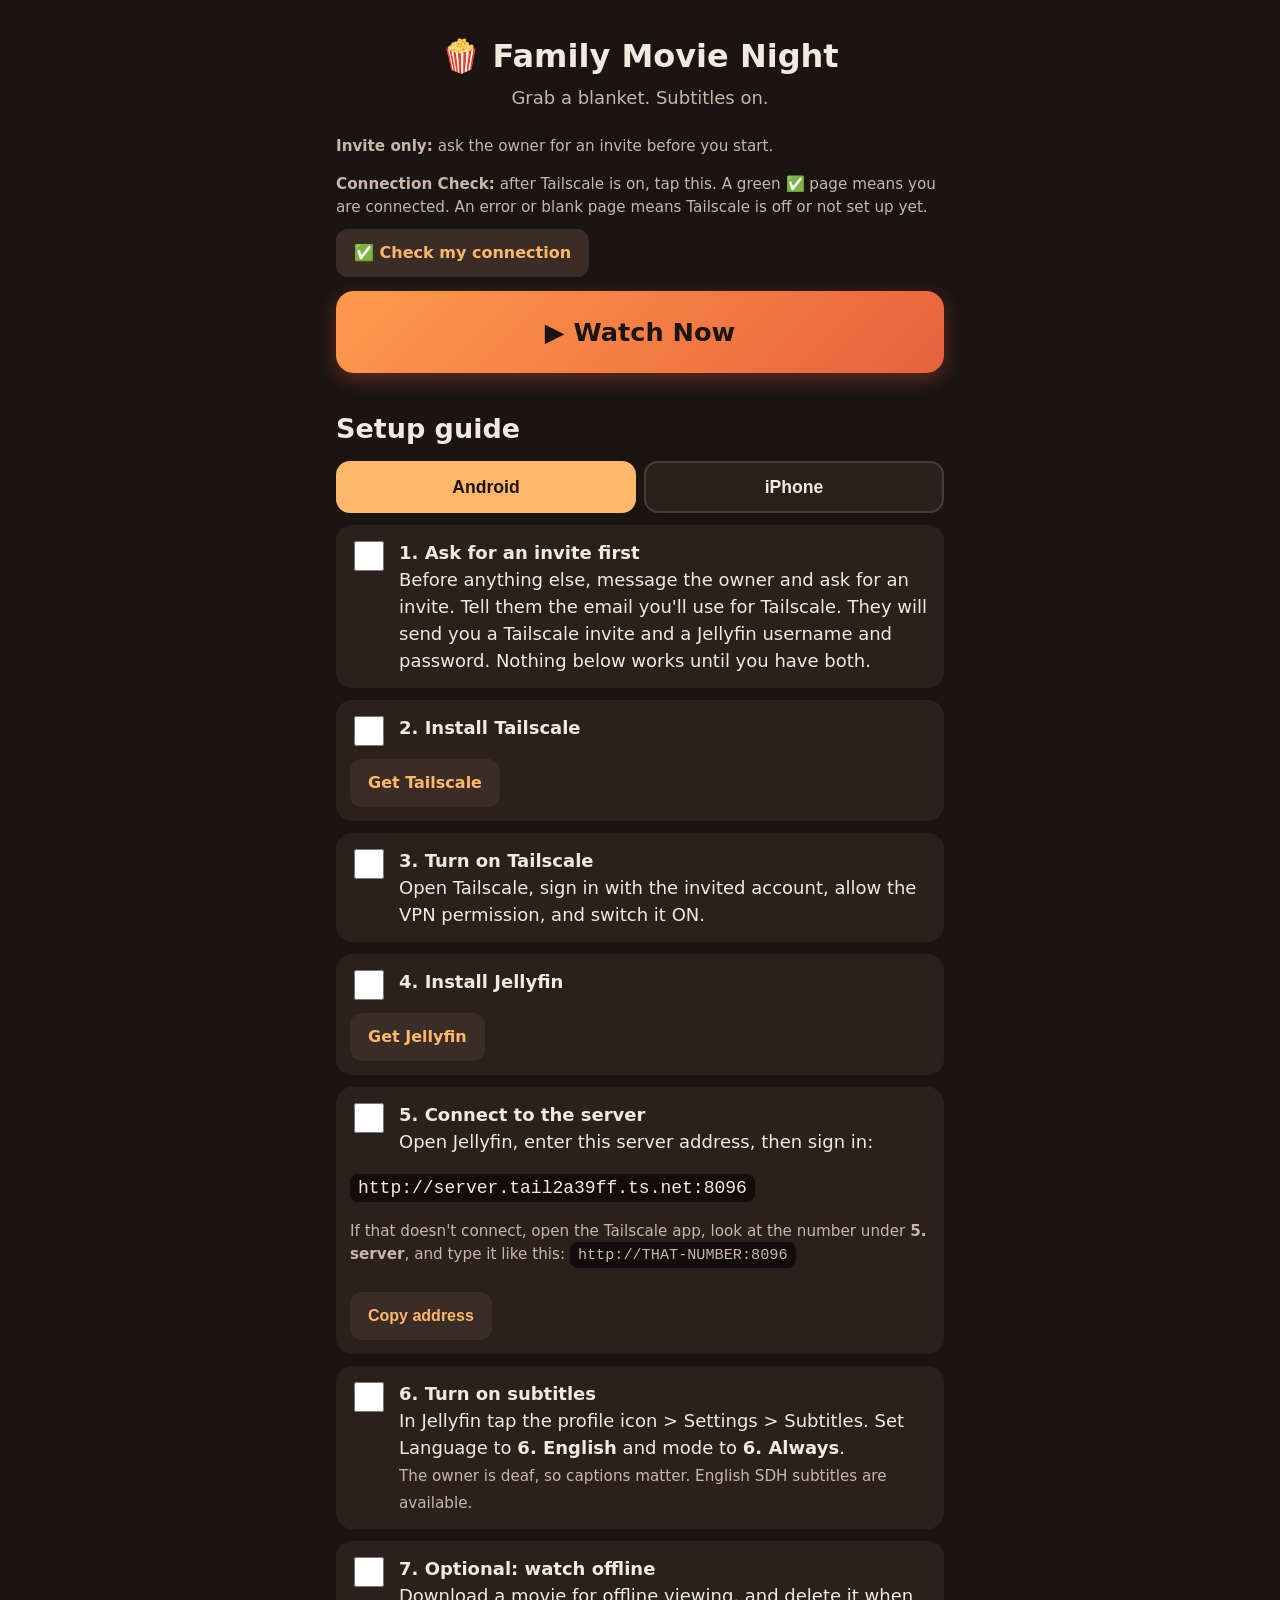
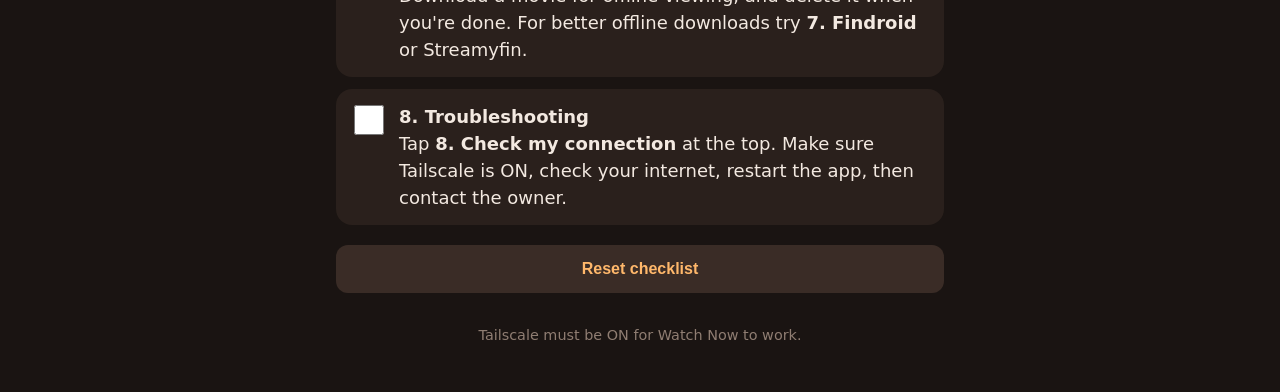
==== index.html @ 5e32bbe0 "Use server name in step 5" ====
<!doctype html><html lang="en"><head><meta charset="utf-8"><meta name="viewport" content="width=device-width,initial-scale=1"><meta name="theme-color" content="#1a1412"><title>Family Movie Night</title><link rel="stylesheet" href="style.css"></head><body><main>
<h1>🍿 Family Movie Night</h1><p class="sub">Grab a blanket. Subtitles on.</p><p class="note"><b>Invite only:</b> ask the owner for an invite before you start.</p><div class="note" style="margin:14px 0"><b>Connection Check:</b> after Tailscale is on, tap this. A green ✅ page means you are connected. An error or blank page means Tailscale is off or not set up yet.<br><a class="btn" href="http://server.tail2a39ff.ts.net:8095/check.html" target="_blank">✅ Check my connection</a></div>
<a class="watch" href="http://server.tail2a39ff.ts.net:8096">▶ Watch Now</a>
<h2>Setup guide</h2>
<div class="tabs" role="tablist"><button class="tab" role="tab" data-t="android" aria-selected="true">Android</button><button class="tab" role="tab" data-t="iphone" aria-selected="false">iPhone</button></div>
<ol id="android">
<li><label><input type="checkbox" data-k="a1"><span><b>Ask for an invite first</b><br>Before anything else, message the owner and ask for an invite. Tell them the email you'll use for Tailscale. They will send you a Tailscale invite and a Jellyfin username and password. Nothing below works until you have both.</span></label></li>
<li><label><input type="checkbox" data-k="a2"><span><b>Install Tailscale</b></span></label><a class="btn" href="https://play.google.com/store/apps/details?id=com.tailscale.ipn" target="_blank" rel="noopener">Get Tailscale</a></li>
<li><label><input type="checkbox" data-k="a3"><span><b>Turn on Tailscale</b><br>Open Tailscale, sign in with the invited account, allow the VPN permission, and switch it ON.</span></label></li>
<li><label><input type="checkbox" data-k="a4"><span><b>Install Jellyfin</b></span></label><a class="btn" href="https://play.google.com/store/apps/details?id=org.jellyfin.mobile" target="_blank" rel="noopener">Get Jellyfin</a></li>
<li><label><input type="checkbox" data-k="a5"><span><b>Connect to the server</b><br>Open Jellyfin, enter this server address, then sign in:</span></label><p><code>http://server.tail2a39ff.ts.net:8096</code></p><p class="note">If that doesn't connect, open the Tailscale app, look at the number under <b>server</b>, and type it like this: <code>http://THAT-NUMBER:8096</code></p><button class="btn copy" type="button">Copy address</button></li>
<li><label><input type="checkbox" data-k="a6"><span><b>Turn on subtitles</b><br>In Jellyfin tap the profile icon &gt; Settings &gt; Subtitles. Set Language to <b>English</b> and mode to <b>Always</b>.<br><span class="note">The owner is deaf, so captions matter. English SDH subtitles are available.</span></span></label></li>
<li><label><input type="checkbox" data-k="a7"><span><b>Optional: watch offline</b><br>Download a movie for offline viewing, and delete it when you're done. For better offline downloads try <b>Findroid</b> or Streamyfin.</span></label></li>
<li><label><input type="checkbox" data-k="a8"><span><b>Troubleshooting</b><br>Tap <b>Check my connection</b> at the top. Make sure Tailscale is ON, check your internet, restart the app, then contact the owner.</span></label></li></ol><ol id="iphone" hidden>
<li><label><input type="checkbox" data-k="i1"><span><b>Ask for an invite first</b><br>Before anything else, message the owner and ask for an invite. Tell them the email you'll use for Tailscale. They will send you a Tailscale invite and a Jellyfin username and password. Nothing below works until you have both.</span></label></li>
<li><label><input type="checkbox" data-k="i2"><span><b>Install Tailscale</b></span></label><a class="btn" href="https://apps.apple.com/app/tailscale/id1470499037" target="_blank" rel="noopener">Get Tailscale</a></li>
<li><label><input type="checkbox" data-k="i3"><span><b>Turn on Tailscale</b><br>Open Tailscale, sign in with the invited account, allow the VPN permission, and switch it ON.</span></label></li>
<li><label><input type="checkbox" data-k="i4"><span><b>Install Jellyfin</b></span></label><a class="btn" href="https://apps.apple.com/app/jellyfin-mobile/id1480192618" target="_blank" rel="noopener">Get Jellyfin</a></li>
<li><label><input type="checkbox" data-k="i5"><span><b>Connect to the server</b><br>Open Jellyfin, enter this server address, then sign in:</span></label><p><code>http://server.tail2a39ff.ts.net:8096</code></p><p class="note">If that doesn't connect, open the Tailscale app, look at the number under <b>server</b>, and type it like this: <code>http://THAT-NUMBER:8096</code></p><button class="btn copy" type="button">Copy address</button></li>
<li><label><input type="checkbox" data-k="i6"><span><b>Turn on subtitles</b><br>In Jellyfin tap the profile icon &gt; Settings &gt; Subtitles. Set Language to <b>English</b> and mode to <b>Always</b>.<br><span class="note">The owner is deaf, so captions matter. English SDH subtitles are available.</span></span></label></li>
<li><label><input type="checkbox" data-k="i7"><span><b>Optional: watch offline</b><br>Download a movie for offline viewing, and delete it when you're done. For better offline downloads try <b>Streamyfin</b>.</span></label></li>
<li><label><input type="checkbox" data-k="i8"><span><b>Troubleshooting</b><br>Tap <b>Check my connection</b> at the top. Make sure Tailscale is ON, check your internet, restart the app, then contact the owner.</span></label></li></ol>
<button class="btn reset" type="button" id="reset">Reset checklist</button>
<footer>Tailscale must be ON for Watch Now to work.</footer></main>
<script>
const tabs=document.querySelectorAll('.tab');function show(t){tabs.forEach(b=>b.setAttribute('aria-selected',b.dataset.t==t));['android','iphone'].forEach(id=>document.getElementById(id).hidden=id!=t);localStorage.setItem('fmn-tab',t)}
tabs.forEach(b=>b.onclick=()=>show(b.dataset.t));show(localStorage.getItem('fmn-tab')||(/iPhone|iPad/.test(navigator.userAgent)?'iphone':'android'));
document.querySelectorAll('input[data-k]').forEach(c=>{const k='fmn-'+c.dataset.k,li=c.closest('li');c.checked=localStorage.getItem(k)==='1';li.classList.toggle('done',c.checked);c.onchange=()=>{localStorage.setItem(k,c.checked?'1':'0');li.classList.toggle('done',c.checked)}});
document.querySelectorAll('.copy').forEach(b=>b.onclick=async()=>{const t='http://server.tail2a39ff.ts.net:8096';try{await navigator.clipboard.writeText(t)}catch(e){const x=document.createElement('textarea');x.value=t;document.body.appendChild(x);x.select();document.execCommand('copy');x.remove()}b.textContent='Copied ✓';setTimeout(()=>b.textContent='Copy address',2000)});
document.getElementById('reset').onclick=()=>{document.querySelectorAll('input[data-k]').forEach(c=>{c.checked=false;c.onchange()})};
</script></body></html>
---- style.css ----
*{box-sizing:border-box}body{margin:0;font:18px/1.5 system-ui,-apple-system,sans-serif;background:#1a1412;color:#f3e9e1}
main{max-width:640px;margin:0 auto;padding:24px 16px 48px}h1{font-size:2rem;text-align:center;margin:8px 0 4px}
.sub{text-align:center;color:#c9b6a8;margin:0 0 24px}a{color:#ffb86b}
.watch{display:block;text-align:center;background:linear-gradient(135deg,#ff9a4d,#e8613c);color:#1a1412;font-weight:800;font-size:1.6rem;padding:22px;border-radius:18px;text-decoration:none;box-shadow:0 6px 20px #e8613c55}
h2{margin:36px 0 12px}.tabs{display:flex;gap:8px;margin-bottom:12px}
.tab{flex:1;min-height:52px;font-size:1.1rem;font-weight:700;border:2px solid #4a3a33;background:#2a201c;color:#f3e9e1;border-radius:14px}
.tab[aria-selected=true]{background:#ffb86b;color:#1a1412;border-color:#ffb86b}
ol{list-style:none;padding:0;margin:0;counter-reset:s}li{counter-increment:s;background:#2a201c;border-radius:16px;padding:14px;margin-bottom:12px}
li label{display:flex;gap:12px;align-items:flex-start;cursor:pointer}li input[type=checkbox]{width:30px;height:30px;flex:none;accent-color:#ff9a4d;margin-top:2px}
li b::before{content:counter(s) ". "}li.done{opacity:.6}li.done b{text-decoration:line-through}
.btn{display:inline-block;margin-top:10px;min-height:48px;padding:12px 18px;border-radius:12px;background:#3a2c26;color:#ffb86b;font-weight:700;text-decoration:none;border:0;font-size:1rem}
code{background:#120d0c;padding:4px 8px;border-radius:8px;word-break:break-all}.note{color:#c9b6a8;font-size:.95rem}
.reset{width:100%;margin-top:8px}footer{text-align:center;color:#8f7d72;margin-top:32px;font-size:.9rem}
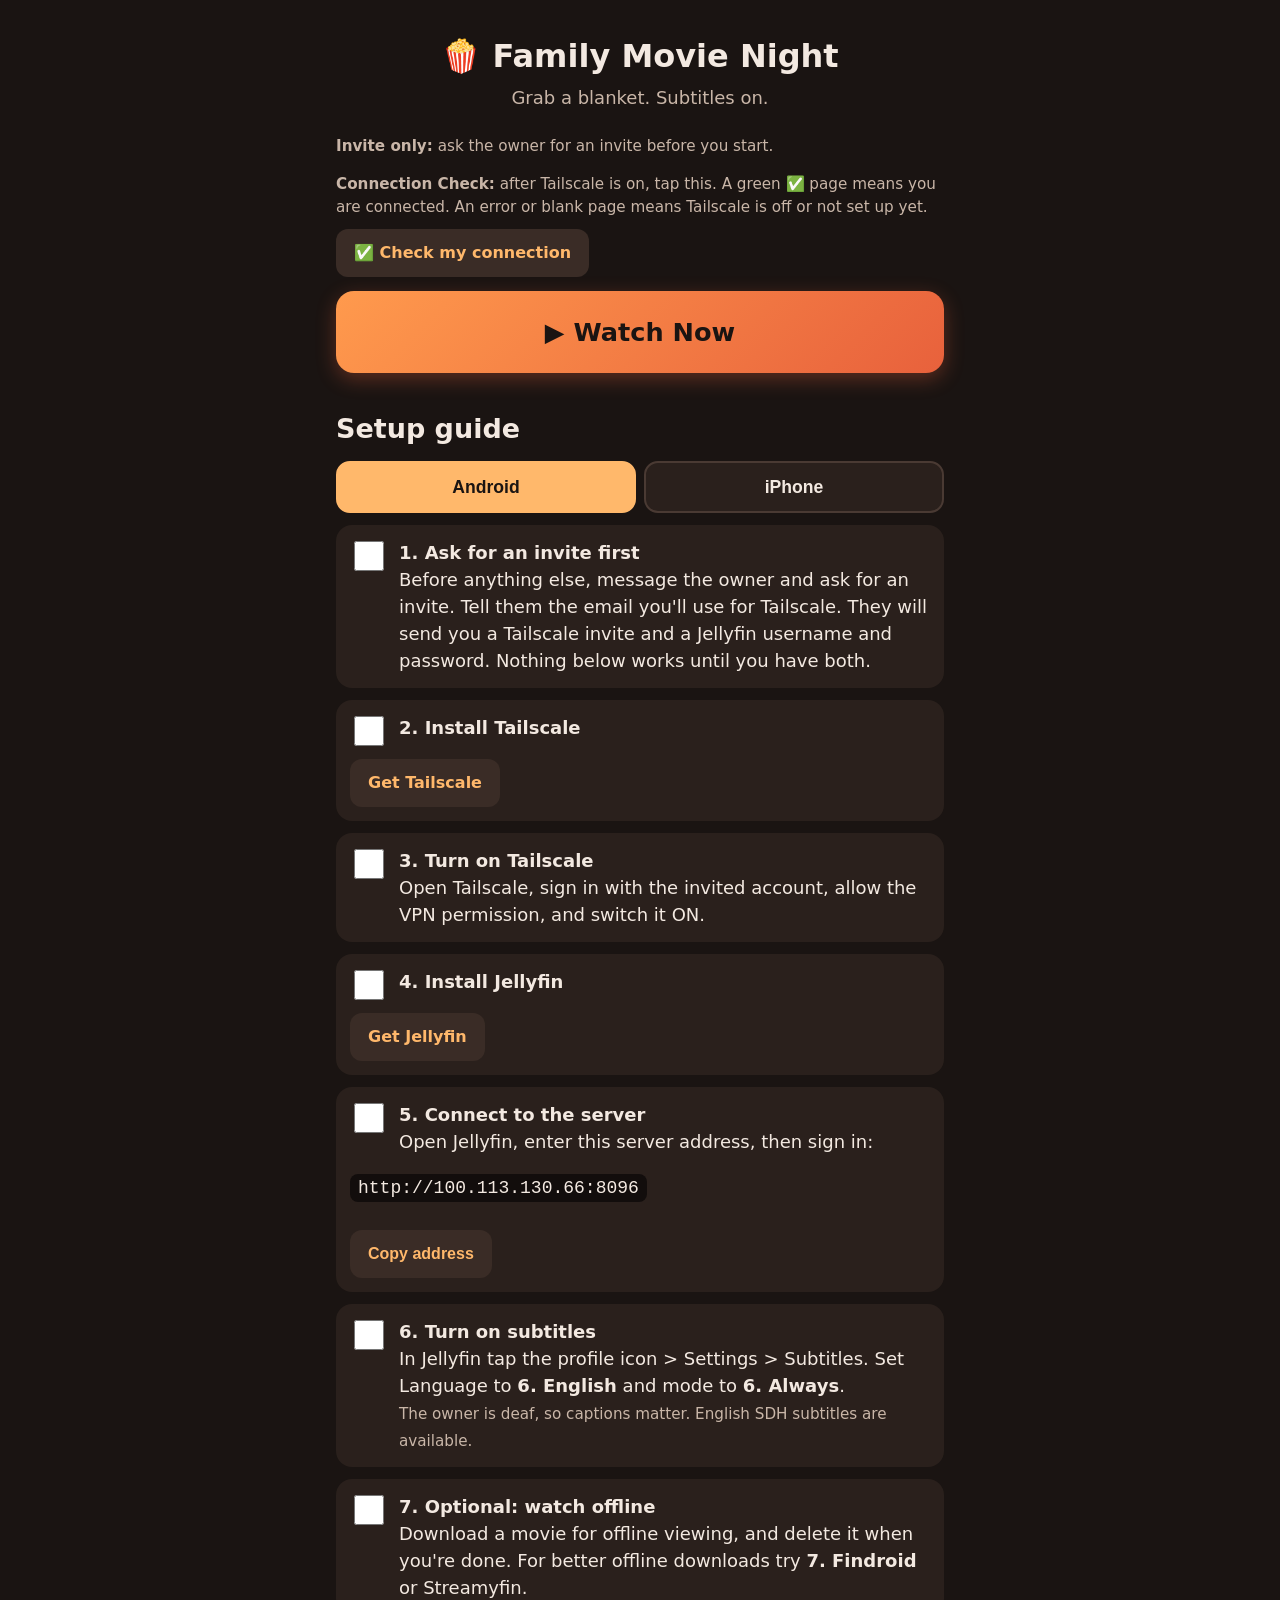
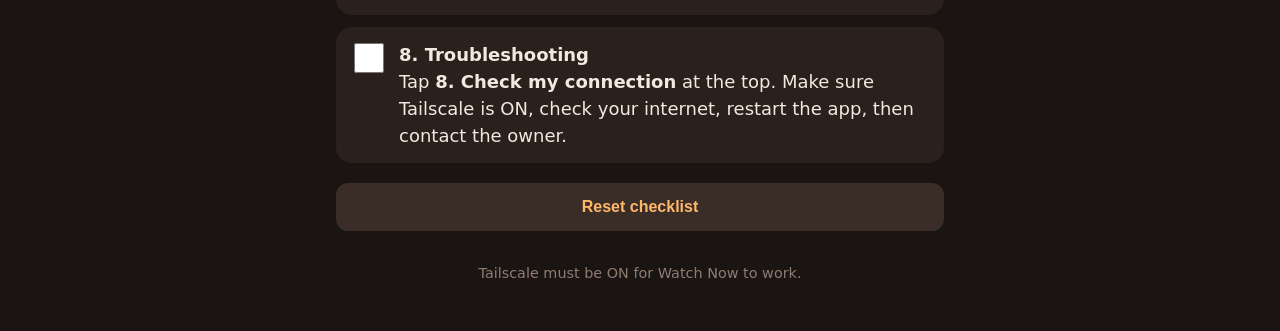
==== commit 901b6eac: "Revert "Use server name in step 5" This reverts commit 5e32bbe082401da4626ca1e6f12b22fc89fd575e." ====
--- a/index.html
+++ b/index.html
@@ -1,6 +1,6 @@
 <!doctype html><html lang="en"><head><meta charset="utf-8"><meta name="viewport" content="width=device-width,initial-scale=1"><meta name="theme-color" content="#1a1412"><title>Family Movie Night</title><link rel="stylesheet" href="style.css"></head><body><main>
-<h1>🍿 Family Movie Night</h1><p class="sub">Grab a blanket. Subtitles on.</p><p class="note"><b>Invite only:</b> ask the owner for an invite before you start.</p><div class="note" style="margin:14px 0"><b>Connection Check:</b> after Tailscale is on, tap this. A green ✅ page means you are connected. An error or blank page means Tailscale is off or not set up yet.<br><a class="btn" href="http://server.tail2a39ff.ts.net:8095/check.html" target="_blank">✅ Check my connection</a></div>
-<a class="watch" href="http://server.tail2a39ff.ts.net:8096">▶ Watch Now</a>
+<h1>🍿 Family Movie Night</h1><p class="sub">Grab a blanket. Subtitles on.</p><p class="note"><b>Invite only:</b> ask the owner for an invite before you start.</p><div class="note" style="margin:14px 0"><b>Connection Check:</b> after Tailscale is on, tap this. A green ✅ page means you are connected. An error or blank page means Tailscale is off or not set up yet.<br><a class="btn" href="http://100.113.130.66:8095/check.html" target="_blank">✅ Check my connection</a></div>
+<a class="watch" href="http://100.113.130.66:8096">▶ Watch Now</a>
 <h2>Setup guide</h2>
 <div class="tabs" role="tablist"><button class="tab" role="tab" data-t="android" aria-selected="true">Android</button><button class="tab" role="tab" data-t="iphone" aria-selected="false">iPhone</button></div>
 <ol id="android">
@@ -8,7 +8,7 @@
 <li><label><input type="checkbox" data-k="a2"><span><b>Install Tailscale</b></span></label><a class="btn" href="https://play.google.com/store/apps/details?id=com.tailscale.ipn" target="_blank" rel="noopener">Get Tailscale</a></li>
 <li><label><input type="checkbox" data-k="a3"><span><b>Turn on Tailscale</b><br>Open Tailscale, sign in with the invited account, allow the VPN permission, and switch it ON.</span></label></li>
 <li><label><input type="checkbox" data-k="a4"><span><b>Install Jellyfin</b></span></label><a class="btn" href="https://play.google.com/store/apps/details?id=org.jellyfin.mobile" target="_blank" rel="noopener">Get Jellyfin</a></li>
-<li><label><input type="checkbox" data-k="a5"><span><b>Connect to the server</b><br>Open Jellyfin, enter this server address, then sign in:</span></label><p><code>http://server.tail2a39ff.ts.net:8096</code></p><p class="note">If that doesn't connect, open the Tailscale app, look at the number under <b>server</b>, and type it like this: <code>http://THAT-NUMBER:8096</code></p><button class="btn copy" type="button">Copy address</button></li>
+<li><label><input type="checkbox" data-k="a5"><span><b>Connect to the server</b><br>Open Jellyfin, enter this server address, then sign in:</span></label><p><code>http://100.113.130.66:8096</code></p><button class="btn copy" type="button">Copy address</button></li>
 <li><label><input type="checkbox" data-k="a6"><span><b>Turn on subtitles</b><br>In Jellyfin tap the profile icon &gt; Settings &gt; Subtitles. Set Language to <b>English</b> and mode to <b>Always</b>.<br><span class="note">The owner is deaf, so captions matter. English SDH subtitles are available.</span></span></label></li>
 <li><label><input type="checkbox" data-k="a7"><span><b>Optional: watch offline</b><br>Download a movie for offline viewing, and delete it when you're done. For better offline downloads try <b>Findroid</b> or Streamyfin.</span></label></li>
 <li><label><input type="checkbox" data-k="a8"><span><b>Troubleshooting</b><br>Tap <b>Check my connection</b> at the top. Make sure Tailscale is ON, check your internet, restart the app, then contact the owner.</span></label></li></ol><ol id="iphone" hidden>
@@ -16,7 +16,7 @@
 <li><label><input type="checkbox" data-k="i2"><span><b>Install Tailscale</b></span></label><a class="btn" href="https://apps.apple.com/app/tailscale/id1470499037" target="_blank" rel="noopener">Get Tailscale</a></li>
 <li><label><input type="checkbox" data-k="i3"><span><b>Turn on Tailscale</b><br>Open Tailscale, sign in with the invited account, allow the VPN permission, and switch it ON.</span></label></li>
 <li><label><input type="checkbox" data-k="i4"><span><b>Install Jellyfin</b></span></label><a class="btn" href="https://apps.apple.com/app/jellyfin-mobile/id1480192618" target="_blank" rel="noopener">Get Jellyfin</a></li>
-<li><label><input type="checkbox" data-k="i5"><span><b>Connect to the server</b><br>Open Jellyfin, enter this server address, then sign in:</span></label><p><code>http://server.tail2a39ff.ts.net:8096</code></p><p class="note">If that doesn't connect, open the Tailscale app, look at the number under <b>server</b>, and type it like this: <code>http://THAT-NUMBER:8096</code></p><button class="btn copy" type="button">Copy address</button></li>
+<li><label><input type="checkbox" data-k="i5"><span><b>Connect to the server</b><br>Open Jellyfin, enter this server address, then sign in:</span></label><p><code>http://100.113.130.66:8096</code></p><button class="btn copy" type="button">Copy address</button></li>
 <li><label><input type="checkbox" data-k="i6"><span><b>Turn on subtitles</b><br>In Jellyfin tap the profile icon &gt; Settings &gt; Subtitles. Set Language to <b>English</b> and mode to <b>Always</b>.<br><span class="note">The owner is deaf, so captions matter. English SDH subtitles are available.</span></span></label></li>
 <li><label><input type="checkbox" data-k="i7"><span><b>Optional: watch offline</b><br>Download a movie for offline viewing, and delete it when you're done. For better offline downloads try <b>Streamyfin</b>.</span></label></li>
 <li><label><input type="checkbox" data-k="i8"><span><b>Troubleshooting</b><br>Tap <b>Check my connection</b> at the top. Make sure Tailscale is ON, check your internet, restart the app, then contact the owner.</span></label></li></ol>
@@ -26,6 +26,6 @@
 const tabs=document.querySelectorAll('.tab');function show(t){tabs.forEach(b=>b.setAttribute('aria-selected',b.dataset.t==t));['android','iphone'].forEach(id=>document.getElementById(id).hidden=id!=t);localStorage.setItem('fmn-tab',t)}
 tabs.forEach(b=>b.onclick=()=>show(b.dataset.t));show(localStorage.getItem('fmn-tab')||(/iPhone|iPad/.test(navigator.userAgent)?'iphone':'android'));
 document.querySelectorAll('input[data-k]').forEach(c=>{const k='fmn-'+c.dataset.k,li=c.closest('li');c.checked=localStorage.getItem(k)==='1';li.classList.toggle('done',c.checked);c.onchange=()=>{localStorage.setItem(k,c.checked?'1':'0');li.classList.toggle('done',c.checked)}});
-document.querySelectorAll('.copy').forEach(b=>b.onclick=async()=>{const t='http://server.tail2a39ff.ts.net:8096';try{await navigator.clipboard.writeText(t)}catch(e){const x=document.createElement('textarea');x.value=t;document.body.appendChild(x);x.select();document.execCommand('copy');x.remove()}b.textContent='Copied ✓';setTimeout(()=>b.textContent='Copy address',2000)});
+document.querySelectorAll('.copy').forEach(b=>b.onclick=async()=>{const t='http://100.113.130.66:8096';try{await navigator.clipboard.writeText(t)}catch(e){const x=document.createElement('textarea');x.value=t;document.body.appendChild(x);x.select();document.execCommand('copy');x.remove()}b.textContent='Copied ✓';setTimeout(()=>b.textContent='Copy address',2000)});
 document.getElementById('reset').onclick=()=>{document.querySelectorAll('input[data-k]').forEach(c=>{c.checked=false;c.onchange()})};
 </script></body></html>
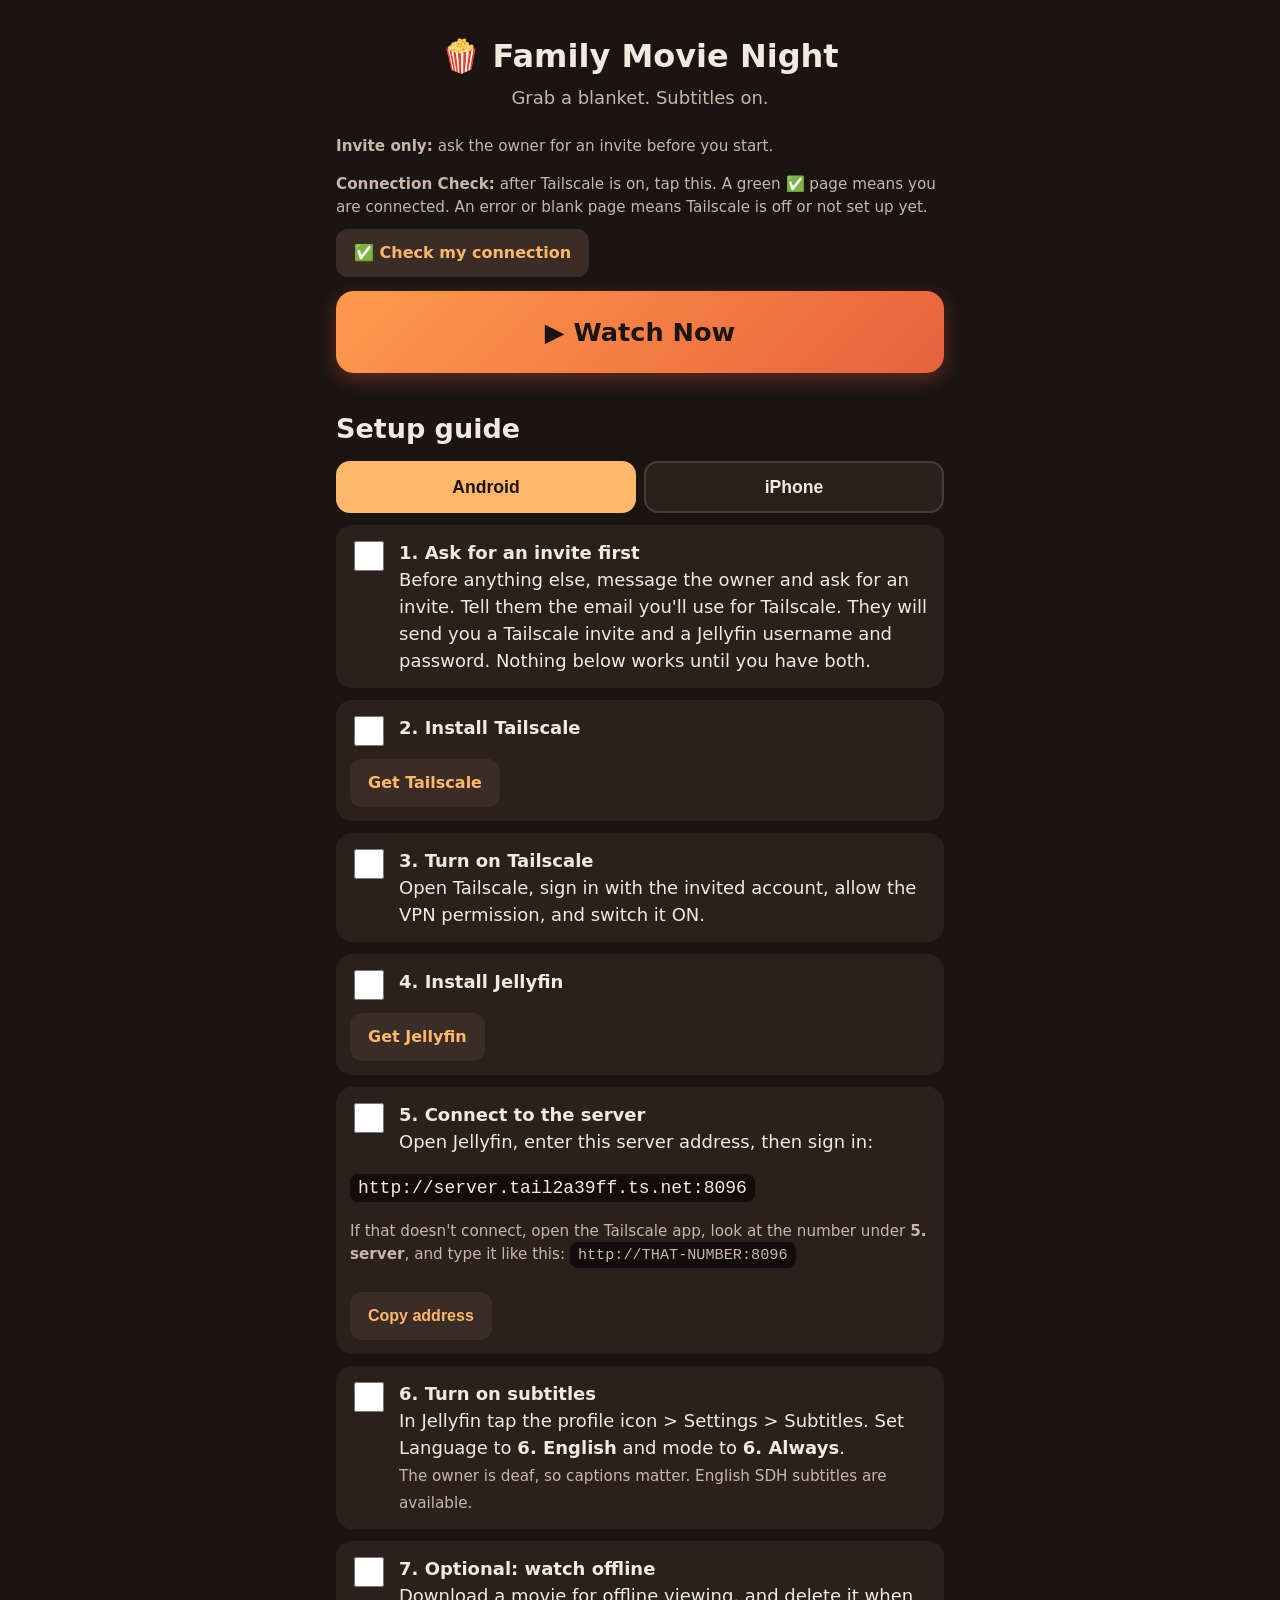
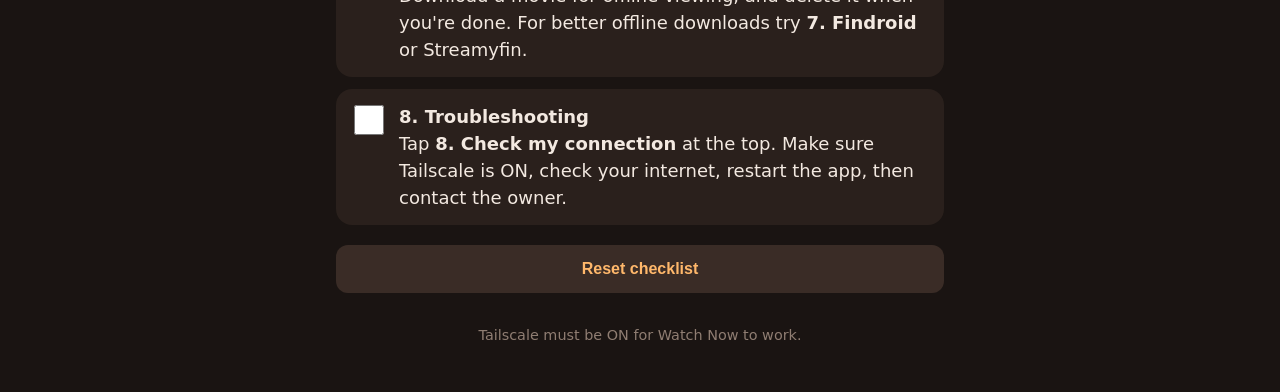
==== commit 4c857030: "Reapply "Use server name in step 5" This reverts commit 901b6eac10cfda7bfad9e0666497db8267c66f41." ====
--- a/index.html
+++ b/index.html
@@ -1,6 +1,6 @@
 <!doctype html><html lang="en"><head><meta charset="utf-8"><meta name="viewport" content="width=device-width,initial-scale=1"><meta name="theme-color" content="#1a1412"><title>Family Movie Night</title><link rel="stylesheet" href="style.css"></head><body><main>
-<h1>🍿 Family Movie Night</h1><p class="sub">Grab a blanket. Subtitles on.</p><p class="note"><b>Invite only:</b> ask the owner for an invite before you start.</p><div class="note" style="margin:14px 0"><b>Connection Check:</b> after Tailscale is on, tap this. A green ✅ page means you are connected. An error or blank page means Tailscale is off or not set up yet.<br><a class="btn" href="http://100.113.130.66:8095/check.html" target="_blank">✅ Check my connection</a></div>
-<a class="watch" href="http://100.113.130.66:8096">▶ Watch Now</a>
+<h1>🍿 Family Movie Night</h1><p class="sub">Grab a blanket. Subtitles on.</p><p class="note"><b>Invite only:</b> ask the owner for an invite before you start.</p><div class="note" style="margin:14px 0"><b>Connection Check:</b> after Tailscale is on, tap this. A green ✅ page means you are connected. An error or blank page means Tailscale is off or not set up yet.<br><a class="btn" href="http://server.tail2a39ff.ts.net:8095/check.html" target="_blank">✅ Check my connection</a></div>
+<a class="watch" href="http://server.tail2a39ff.ts.net:8096">▶ Watch Now</a>
 <h2>Setup guide</h2>
 <div class="tabs" role="tablist"><button class="tab" role="tab" data-t="android" aria-selected="true">Android</button><button class="tab" role="tab" data-t="iphone" aria-selected="false">iPhone</button></div>
 <ol id="android">
@@ -8,7 +8,7 @@
 <li><label><input type="checkbox" data-k="a2"><span><b>Install Tailscale</b></span></label><a class="btn" href="https://play.google.com/store/apps/details?id=com.tailscale.ipn" target="_blank" rel="noopener">Get Tailscale</a></li>
 <li><label><input type="checkbox" data-k="a3"><span><b>Turn on Tailscale</b><br>Open Tailscale, sign in with the invited account, allow the VPN permission, and switch it ON.</span></label></li>
 <li><label><input type="checkbox" data-k="a4"><span><b>Install Jellyfin</b></span></label><a class="btn" href="https://play.google.com/store/apps/details?id=org.jellyfin.mobile" target="_blank" rel="noopener">Get Jellyfin</a></li>
-<li><label><input type="checkbox" data-k="a5"><span><b>Connect to the server</b><br>Open Jellyfin, enter this server address, then sign in:</span></label><p><code>http://100.113.130.66:8096</code></p><button class="btn copy" type="button">Copy address</button></li>
+<li><label><input type="checkbox" data-k="a5"><span><b>Connect to the server</b><br>Open Jellyfin, enter this server address, then sign in:</span></label><p><code>http://server.tail2a39ff.ts.net:8096</code></p><p class="note">If that doesn't connect, open the Tailscale app, look at the number under <b>server</b>, and type it like this: <code>http://THAT-NUMBER:8096</code></p><button class="btn copy" type="button">Copy address</button></li>
 <li><label><input type="checkbox" data-k="a6"><span><b>Turn on subtitles</b><br>In Jellyfin tap the profile icon &gt; Settings &gt; Subtitles. Set Language to <b>English</b> and mode to <b>Always</b>.<br><span class="note">The owner is deaf, so captions matter. English SDH subtitles are available.</span></span></label></li>
 <li><label><input type="checkbox" data-k="a7"><span><b>Optional: watch offline</b><br>Download a movie for offline viewing, and delete it when you're done. For better offline downloads try <b>Findroid</b> or Streamyfin.</span></label></li>
 <li><label><input type="checkbox" data-k="a8"><span><b>Troubleshooting</b><br>Tap <b>Check my connection</b> at the top. Make sure Tailscale is ON, check your internet, restart the app, then contact the owner.</span></label></li></ol><ol id="iphone" hidden>
@@ -16,7 +16,7 @@
 <li><label><input type="checkbox" data-k="i2"><span><b>Install Tailscale</b></span></label><a class="btn" href="https://apps.apple.com/app/tailscale/id1470499037" target="_blank" rel="noopener">Get Tailscale</a></li>
 <li><label><input type="checkbox" data-k="i3"><span><b>Turn on Tailscale</b><br>Open Tailscale, sign in with the invited account, allow the VPN permission, and switch it ON.</span></label></li>
 <li><label><input type="checkbox" data-k="i4"><span><b>Install Jellyfin</b></span></label><a class="btn" href="https://apps.apple.com/app/jellyfin-mobile/id1480192618" target="_blank" rel="noopener">Get Jellyfin</a></li>
-<li><label><input type="checkbox" data-k="i5"><span><b>Connect to the server</b><br>Open Jellyfin, enter this server address, then sign in:</span></label><p><code>http://100.113.130.66:8096</code></p><button class="btn copy" type="button">Copy address</button></li>
+<li><label><input type="checkbox" data-k="i5"><span><b>Connect to the server</b><br>Open Jellyfin, enter this server address, then sign in:</span></label><p><code>http://server.tail2a39ff.ts.net:8096</code></p><p class="note">If that doesn't connect, open the Tailscale app, look at the number under <b>server</b>, and type it like this: <code>http://THAT-NUMBER:8096</code></p><button class="btn copy" type="button">Copy address</button></li>
 <li><label><input type="checkbox" data-k="i6"><span><b>Turn on subtitles</b><br>In Jellyfin tap the profile icon &gt; Settings &gt; Subtitles. Set Language to <b>English</b> and mode to <b>Always</b>.<br><span class="note">The owner is deaf, so captions matter. English SDH subtitles are available.</span></span></label></li>
 <li><label><input type="checkbox" data-k="i7"><span><b>Optional: watch offline</b><br>Download a movie for offline viewing, and delete it when you're done. For better offline downloads try <b>Streamyfin</b>.</span></label></li>
 <li><label><input type="checkbox" data-k="i8"><span><b>Troubleshooting</b><br>Tap <b>Check my connection</b> at the top. Make sure Tailscale is ON, check your internet, restart the app, then contact the owner.</span></label></li></ol>
@@ -26,6 +26,6 @@
 const tabs=document.querySelectorAll('.tab');function show(t){tabs.forEach(b=>b.setAttribute('aria-selected',b.dataset.t==t));['android','iphone'].forEach(id=>document.getElementById(id).hidden=id!=t);localStorage.setItem('fmn-tab',t)}
 tabs.forEach(b=>b.onclick=()=>show(b.dataset.t));show(localStorage.getItem('fmn-tab')||(/iPhone|iPad/.test(navigator.userAgent)?'iphone':'android'));
 document.querySelectorAll('input[data-k]').forEach(c=>{const k='fmn-'+c.dataset.k,li=c.closest('li');c.checked=localStorage.getItem(k)==='1';li.classList.toggle('done',c.checked);c.onchange=()=>{localStorage.setItem(k,c.checked?'1':'0');li.classList.toggle('done',c.checked)}});
-document.querySelectorAll('.copy').forEach(b=>b.onclick=async()=>{const t='http://100.113.130.66:8096';try{await navigator.clipboard.writeText(t)}catch(e){const x=document.createElement('textarea');x.value=t;document.body.appendChild(x);x.select();document.execCommand('copy');x.remove()}b.textContent='Copied ✓';setTimeout(()=>b.textContent='Copy address',2000)});
+document.querySelectorAll('.copy').forEach(b=>b.onclick=async()=>{const t='http://server.tail2a39ff.ts.net:8096';try{await navigator.clipboard.writeText(t)}catch(e){const x=document.createElement('textarea');x.value=t;document.body.appendChild(x);x.select();document.execCommand('copy');x.remove()}b.textContent='Copied ✓';setTimeout(()=>b.textContent='Copy address',2000)});
 document.getElementById('reset').onclick=()=>{document.querySelectorAll('input[data-k]').forEach(c=>{c.checked=false;c.onchange()})};
 </script></body></html>
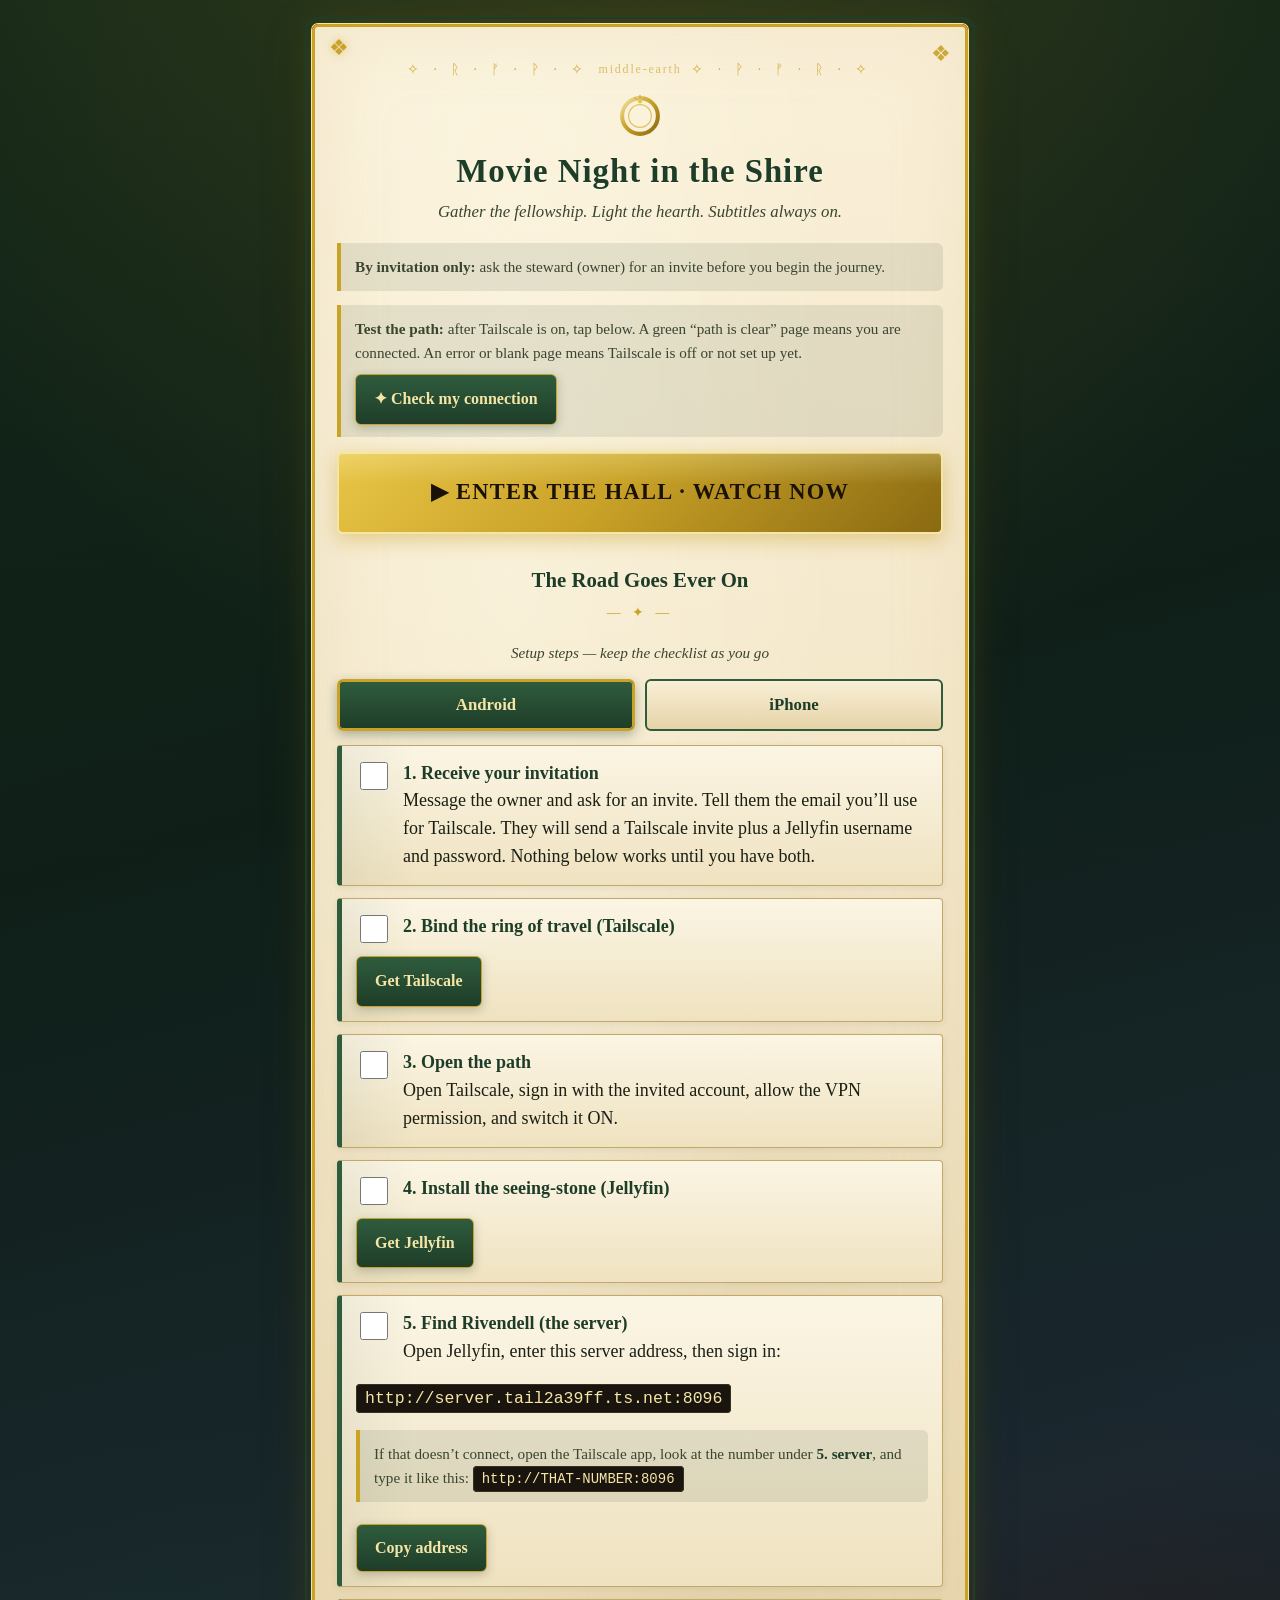
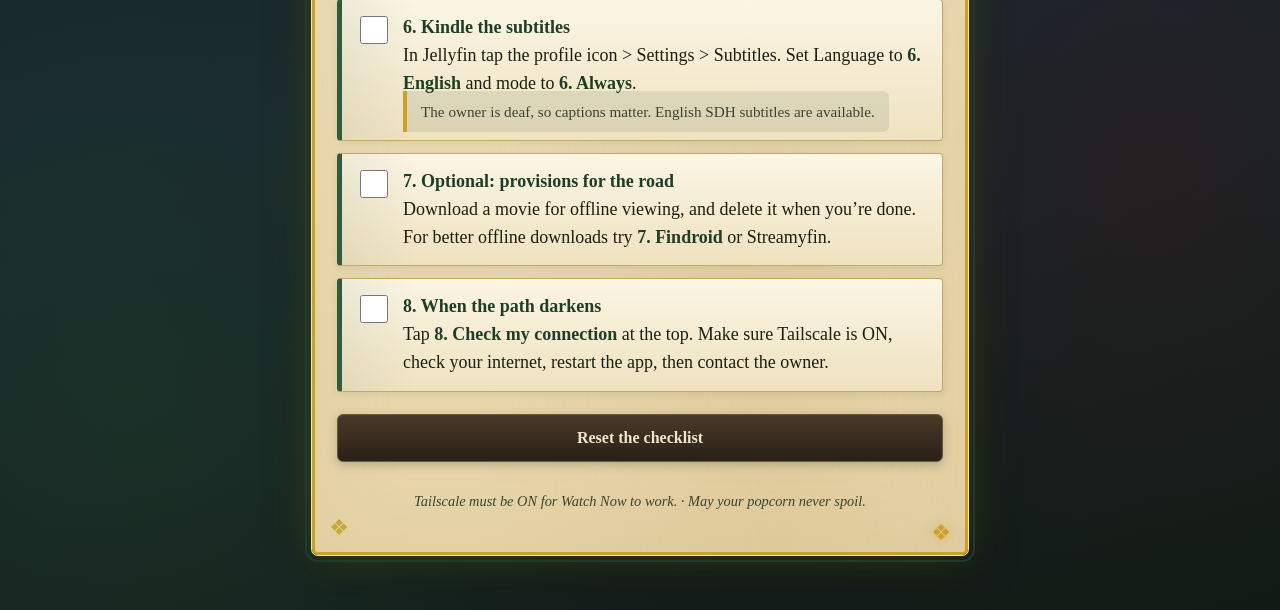
==== commit cb23a493: "LOTR theme for Family Movie Night guide Middle-earth parchment/Shire styling with original SVG flour" ====
--- a/index.html
+++ b/index.html
@@ -1,31 +1,72 @@
-<!doctype html><html lang="en"><head><meta charset="utf-8"><meta name="viewport" content="width=device-width,initial-scale=1"><meta name="theme-color" content="#1a1412"><title>Family Movie Night</title><link rel="stylesheet" href="style.css"></head><body><main>
-<h1>🍿 Family Movie Night</h1><p class="sub">Grab a blanket. Subtitles on.</p><p class="note"><b>Invite only:</b> ask the owner for an invite before you start.</p><div class="note" style="margin:14px 0"><b>Connection Check:</b> after Tailscale is on, tap this. A green ✅ page means you are connected. An error or blank page means Tailscale is off or not set up yet.<br><a class="btn" href="http://server.tail2a39ff.ts.net:8095/check.html" target="_blank">✅ Check my connection</a></div>
-<a class="watch" href="http://server.tail2a39ff.ts.net:8096">▶ Watch Now</a>
-<h2>Setup guide</h2>
-<div class="tabs" role="tablist"><button class="tab" role="tab" data-t="android" aria-selected="true">Android</button><button class="tab" role="tab" data-t="iphone" aria-selected="false">iPhone</button></div>
+<!doctype html>
+<html lang="en">
+<head>
+<meta charset="utf-8">
+<meta name="viewport" content="width=device-width,initial-scale=1">
+<meta name="robots" content="noindex,nofollow,noarchive,nosnippet">
+<meta name="theme-color" content="#1e3d28">
+<title>Movie Night · The Shire Hall</title>
+<link rel="stylesheet" href="style.css">
+</head>
+<body>
+<main>
+<div class="frame">
+<span class="corner-tr" aria-hidden="true">❖</span>
+<span class="corner-bl" aria-hidden="true">❖</span>
+<div class="rune-bar" aria-hidden="true">✧ · ᚱ · ᚠ · ᚹ · ✧ <span>middle-earth</span> ✧ · ᚹ · ᚠ · ᚱ · ✧</div>
+<svg class="ring-mark" viewBox="0 0 64 64" aria-hidden="true"><defs><linearGradient id="rg" x1="0" y1="0" x2="1" y2="1"><stop offset="0%" stop-color="#f5e6a8"/><stop offset="45%" stop-color="#c9a227"/><stop offset="100%" stop-color="#8a6a12"/></linearGradient></defs><circle cx="32" cy="32" r="22" fill="none" stroke="url(#rg)" stroke-width="5"/><circle cx="32" cy="32" r="14" fill="none" stroke="#d4af37" stroke-width="1.5" opacity=".7"/><circle cx="32" cy="14" r="2.5" fill="#e8c547"/><path d="M32 10v-4M28 12l-3-3M36 12l3-3" stroke="#c9a227" stroke-width="1.2" fill="none"/></svg>
+<h1>Movie Night in the Shire</h1>
+<p class="sub">Gather the fellowship. Light the hearth. Subtitles always on.</p>
+<p class="note"><b>By invitation only:</b> ask the steward (owner) for an invite before you begin the journey.</p>
+<div class="note" style="margin:14px 0">
+<b>Test the path:</b> after Tailscale is on, tap below. A green “path is clear” page means you are connected. An error or blank page means Tailscale is off or not set up yet.<br>
+<a class="btn" href="http://server.tail2a39ff.ts.net:8095/check.html" target="_blank" rel="noopener">✦ Check my connection</a>
+</div>
+<a class="watch" href="http://server.tail2a39ff.ts.net:8096">▶ Enter the Hall · Watch Now</a>
+<h2>The Road Goes Ever On</h2>
+<p class="sub" style="margin-top:-6px;margin-bottom:14px;font-size:.95rem">Setup steps — keep the checklist as you go</p>
+<div class="tabs" role="tablist">
+<button class="tab" role="tab" data-t="android" aria-selected="true">Android</button>
+<button class="tab" role="tab" data-t="iphone" aria-selected="false">iPhone</button>
+</div>
 <ol id="android">
-<li><label><input type="checkbox" data-k="a1"><span><b>Ask for an invite first</b><br>Before anything else, message the owner and ask for an invite. Tell them the email you'll use for Tailscale. They will send you a Tailscale invite and a Jellyfin username and password. Nothing below works until you have both.</span></label></li>
-<li><label><input type="checkbox" data-k="a2"><span><b>Install Tailscale</b></span></label><a class="btn" href="https://play.google.com/store/apps/details?id=com.tailscale.ipn" target="_blank" rel="noopener">Get Tailscale</a></li>
-<li><label><input type="checkbox" data-k="a3"><span><b>Turn on Tailscale</b><br>Open Tailscale, sign in with the invited account, allow the VPN permission, and switch it ON.</span></label></li>
-<li><label><input type="checkbox" data-k="a4"><span><b>Install Jellyfin</b></span></label><a class="btn" href="https://play.google.com/store/apps/details?id=org.jellyfin.mobile" target="_blank" rel="noopener">Get Jellyfin</a></li>
-<li><label><input type="checkbox" data-k="a5"><span><b>Connect to the server</b><br>Open Jellyfin, enter this server address, then sign in:</span></label><p><code>http://server.tail2a39ff.ts.net:8096</code></p><p class="note">If that doesn't connect, open the Tailscale app, look at the number under <b>server</b>, and type it like this: <code>http://THAT-NUMBER:8096</code></p><button class="btn copy" type="button">Copy address</button></li>
-<li><label><input type="checkbox" data-k="a6"><span><b>Turn on subtitles</b><br>In Jellyfin tap the profile icon &gt; Settings &gt; Subtitles. Set Language to <b>English</b> and mode to <b>Always</b>.<br><span class="note">The owner is deaf, so captions matter. English SDH subtitles are available.</span></span></label></li>
-<li><label><input type="checkbox" data-k="a7"><span><b>Optional: watch offline</b><br>Download a movie for offline viewing, and delete it when you're done. For better offline downloads try <b>Findroid</b> or Streamyfin.</span></label></li>
-<li><label><input type="checkbox" data-k="a8"><span><b>Troubleshooting</b><br>Tap <b>Check my connection</b> at the top. Make sure Tailscale is ON, check your internet, restart the app, then contact the owner.</span></label></li></ol><ol id="iphone" hidden>
-<li><label><input type="checkbox" data-k="i1"><span><b>Ask for an invite first</b><br>Before anything else, message the owner and ask for an invite. Tell them the email you'll use for Tailscale. They will send you a Tailscale invite and a Jellyfin username and password. Nothing below works until you have both.</span></label></li>
-<li><label><input type="checkbox" data-k="i2"><span><b>Install Tailscale</b></span></label><a class="btn" href="https://apps.apple.com/app/tailscale/id1470499037" target="_blank" rel="noopener">Get Tailscale</a></li>
-<li><label><input type="checkbox" data-k="i3"><span><b>Turn on Tailscale</b><br>Open Tailscale, sign in with the invited account, allow the VPN permission, and switch it ON.</span></label></li>
-<li><label><input type="checkbox" data-k="i4"><span><b>Install Jellyfin</b></span></label><a class="btn" href="https://apps.apple.com/app/jellyfin-mobile/id1480192618" target="_blank" rel="noopener">Get Jellyfin</a></li>
-<li><label><input type="checkbox" data-k="i5"><span><b>Connect to the server</b><br>Open Jellyfin, enter this server address, then sign in:</span></label><p><code>http://server.tail2a39ff.ts.net:8096</code></p><p class="note">If that doesn't connect, open the Tailscale app, look at the number under <b>server</b>, and type it like this: <code>http://THAT-NUMBER:8096</code></p><button class="btn copy" type="button">Copy address</button></li>
-<li><label><input type="checkbox" data-k="i6"><span><b>Turn on subtitles</b><br>In Jellyfin tap the profile icon &gt; Settings &gt; Subtitles. Set Language to <b>English</b> and mode to <b>Always</b>.<br><span class="note">The owner is deaf, so captions matter. English SDH subtitles are available.</span></span></label></li>
-<li><label><input type="checkbox" data-k="i7"><span><b>Optional: watch offline</b><br>Download a movie for offline viewing, and delete it when you're done. For better offline downloads try <b>Streamyfin</b>.</span></label></li>
-<li><label><input type="checkbox" data-k="i8"><span><b>Troubleshooting</b><br>Tap <b>Check my connection</b> at the top. Make sure Tailscale is ON, check your internet, restart the app, then contact the owner.</span></label></li></ol>
-<button class="btn reset" type="button" id="reset">Reset checklist</button>
-<footer>Tailscale must be ON for Watch Now to work.</footer></main>
+<li><label><input type="checkbox" data-k="a1"><span><b>Receive your invitation</b><br>Message the owner and ask for an invite. Tell them the email you’ll use for Tailscale. They will send a Tailscale invite plus a Jellyfin username and password. Nothing below works until you have both.</span></label></li>
+<li><label><input type="checkbox" data-k="a2"><span><b>Bind the ring of travel (Tailscale)</b></span></label><a class="btn" href="https://play.google.com/store/apps/details?id=com.tailscale.ipn" target="_blank" rel="noopener">Get Tailscale</a></li>
+<li><label><input type="checkbox" data-k="a3"><span><b>Open the path</b><br>Open Tailscale, sign in with the invited account, allow the VPN permission, and switch it ON.</span></label></li>
+<li><label><input type="checkbox" data-k="a4"><span><b>Install the seeing-stone (Jellyfin)</b></span></label><a class="btn" href="https://play.google.com/store/apps/details?id=org.jellyfin.mobile" target="_blank" rel="noopener">Get Jellyfin</a></li>
+<li><label><input type="checkbox" data-k="a5"><span><b>Find Rivendell (the server)</b><br>Open Jellyfin, enter this server address, then sign in:</span></label>
+<p><code>http://server.tail2a39ff.ts.net:8096</code></p>
+<p class="note">If that doesn’t connect, open the Tailscale app, look at the number under <b>server</b>, and type it like this: <code>http://THAT-NUMBER:8096</code></p>
+<button class="btn copy" type="button">Copy address</button></li>
+<li><label><input type="checkbox" data-k="a6"><span><b>Kindle the subtitles</b><br>In Jellyfin tap the profile icon &gt; Settings &gt; Subtitles. Set Language to <b>English</b> and mode to <b>Always</b>.<br><span class="note">The owner is deaf, so captions matter. English SDH subtitles are available.</span></span></label></li>
+<li><label><input type="checkbox" data-k="a7"><span><b>Optional: provisions for the road</b><br>Download a movie for offline viewing, and delete it when you’re done. For better offline downloads try <b>Findroid</b> or Streamyfin.</span></label></li>
+<li><label><input type="checkbox" data-k="a8"><span><b>When the path darkens</b><br>Tap <b>Check my connection</b> at the top. Make sure Tailscale is ON, check your internet, restart the app, then contact the owner.</span></label></li>
+</ol>
+<ol id="iphone" hidden>
+<li><label><input type="checkbox" data-k="i1"><span><b>Receive your invitation</b><br>Message the owner and ask for an invite. Tell them the email you’ll use for Tailscale. They will send a Tailscale invite plus a Jellyfin username and password. Nothing below works until you have both.</span></label></li>
+<li><label><input type="checkbox" data-k="i2"><span><b>Bind the ring of travel (Tailscale)</b></span></label><a class="btn" href="https://apps.apple.com/app/tailscale/id1470499037" target="_blank" rel="noopener">Get Tailscale</a></li>
+<li><label><input type="checkbox" data-k="i3"><span><b>Open the path</b><br>Open Tailscale, sign in with the invited account, allow the VPN permission, and switch it ON.</span></label></li>
+<li><label><input type="checkbox" data-k="i4"><span><b>Install the seeing-stone (Jellyfin)</b></span></label><a class="btn" href="https://apps.apple.com/app/jellyfin-mobile/id1480192618" target="_blank" rel="noopener">Get Jellyfin</a></li>
+<li><label><input type="checkbox" data-k="i5"><span><b>Find Rivendell (the server)</b><br>Open Jellyfin, enter this server address, then sign in:</span></label>
+<p><code>http://server.tail2a39ff.ts.net:8096</code></p>
+<p class="note">If that doesn’t connect, open the Tailscale app, look at the number under <b>server</b>, and type it like this: <code>http://THAT-NUMBER:8096</code></p>
+<button class="btn copy" type="button">Copy address</button></li>
+<li><label><input type="checkbox" data-k="i6"><span><b>Kindle the subtitles</b><br>In Jellyfin tap the profile icon &gt; Settings &gt; Subtitles. Set Language to <b>English</b> and mode to <b>Always</b>.<br><span class="note">The owner is deaf, so captions matter. English SDH subtitles are available.</span></span></label></li>
+<li><label><input type="checkbox" data-k="i7"><span><b>Optional: provisions for the road</b><br>Download a movie for offline viewing, and delete it when you’re done. For better offline downloads try <b>Streamyfin</b>.</span></label></li>
+<li><label><input type="checkbox" data-k="i8"><span><b>When the path darkens</b><br>Tap <b>Check my connection</b> at the top. Make sure Tailscale is ON, check your internet, restart the app, then contact the owner.</span></label></li>
+</ol>
+<button class="btn reset" type="button" id="reset">Reset the checklist</button>
+<footer>Tailscale must be ON for Watch Now to work. · May your popcorn never spoil.</footer>
+</div>
+</main>
 <script>
-const tabs=document.querySelectorAll('.tab');function show(t){tabs.forEach(b=>b.setAttribute('aria-selected',b.dataset.t==t));['android','iphone'].forEach(id=>document.getElementById(id).hidden=id!=t);localStorage.setItem('fmn-tab',t)}
-tabs.forEach(b=>b.onclick=()=>show(b.dataset.t));show(localStorage.getItem('fmn-tab')||(/iPhone|iPad/.test(navigator.userAgent)?'iphone':'android'));
+const tabs=document.querySelectorAll('.tab');
+function show(t){tabs.forEach(b=>b.setAttribute('aria-selected',b.dataset.t==t));['android','iphone'].forEach(id=>document.getElementById(id).hidden=id!=t);localStorage.setItem('fmn-tab',t)}
+tabs.forEach(b=>b.onclick=()=>show(b.dataset.t));
+show(localStorage.getItem('fmn-tab')||(/iPhone|iPad/.test(navigator.userAgent)?'iphone':'android'));
 document.querySelectorAll('input[data-k]').forEach(c=>{const k='fmn-'+c.dataset.k,li=c.closest('li');c.checked=localStorage.getItem(k)==='1';li.classList.toggle('done',c.checked);c.onchange=()=>{localStorage.setItem(k,c.checked?'1':'0');li.classList.toggle('done',c.checked)}});
 document.querySelectorAll('.copy').forEach(b=>b.onclick=async()=>{const t='http://server.tail2a39ff.ts.net:8096';try{await navigator.clipboard.writeText(t)}catch(e){const x=document.createElement('textarea');x.value=t;document.body.appendChild(x);x.select();document.execCommand('copy');x.remove()}b.textContent='Copied ✓';setTimeout(()=>b.textContent='Copy address',2000)});
 document.getElementById('reset').onclick=()=>{document.querySelectorAll('input[data-k]').forEach(c=>{c.checked=false;c.onchange()})};
-</script></body></html>+</script>
+</body>
+</html>
--- a/style.css
+++ b/style.css
@@ -1,13 +1,210 @@
-*{box-sizing:border-box}body{margin:0;font:18px/1.5 system-ui,-apple-system,sans-serif;background:#1a1412;color:#f3e9e1}
-main{max-width:640px;margin:0 auto;padding:24px 16px 48px}h1{font-size:2rem;text-align:center;margin:8px 0 4px}
-.sub{text-align:center;color:#c9b6a8;margin:0 0 24px}a{color:#ffb86b}
-.watch{display:block;text-align:center;background:linear-gradient(135deg,#ff9a4d,#e8613c);color:#1a1412;font-weight:800;font-size:1.6rem;padding:22px;border-radius:18px;text-decoration:none;box-shadow:0 6px 20px #e8613c55}
-h2{margin:36px 0 12px}.tabs{display:flex;gap:8px;margin-bottom:12px}
-.tab{flex:1;min-height:52px;font-size:1.1rem;font-weight:700;border:2px solid #4a3a33;background:#2a201c;color:#f3e9e1;border-radius:14px}
-.tab[aria-selected=true]{background:#ffb86b;color:#1a1412;border-color:#ffb86b}
-ol{list-style:none;padding:0;margin:0;counter-reset:s}li{counter-increment:s;background:#2a201c;border-radius:16px;padding:14px;margin-bottom:12px}
-li label{display:flex;gap:12px;align-items:flex-start;cursor:pointer}li input[type=checkbox]{width:30px;height:30px;flex:none;accent-color:#ff9a4d;margin-top:2px}
-li b::before{content:counter(s) ". "}li.done{opacity:.6}li.done b{text-decoration:line-through}
-.btn{display:inline-block;margin-top:10px;min-height:48px;padding:12px 18px;border-radius:12px;background:#3a2c26;color:#ffb86b;font-weight:700;text-decoration:none;border:0;font-size:1rem}
-code{background:#120d0c;padding:4px 8px;border-radius:8px;word-break:break-all}.note{color:#c9b6a8;font-size:.95rem}
-.reset{width:100%;margin-top:8px}footer{text-align:center;color:#8f7d72;margin-top:32px;font-size:.9rem}
+/* Family Movie Night — Middle-earth inspired (original CSS/SVG; no studio logos) */
+*{box-sizing:border-box}
+:root{
+  --parchment:#f3e6c8;
+  --parchment-deep:#e6d4a8;
+  --parchment-edge:#c4a86a;
+  --ink:#1a1f14;
+  --ink-soft:#3a4530;
+  --shire:#1e3d28;
+  --shire-mid:#2f5c3d;
+  --shire-moss:#4a7a52;
+  --rivendell:#1a3a48;
+  --gold:#c9a227;
+  --gold-bright:#e8c547;
+  --gold-pale:#f5e6a8;
+  --mordor:#4a1515;
+  --mordor-ember:#8b2e1a;
+  --shadow:rgba(20,30,18,.4);
+}
+html{scroll-behavior:smooth}
+body{
+  margin:0;
+  font:18px/1.55 Georgia,"Palatino Linotype",Palatino,"Book Antiqua",serif;
+  color:var(--ink);
+  min-height:100vh;
+  background-color:#0d1a12;
+  background-image:
+    radial-gradient(ellipse 120% 80% at 50% -10%,rgba(201,162,39,.18),transparent 55%),
+    radial-gradient(ellipse 80% 50% at 10% 90%,rgba(30,61,40,.5),transparent 50%),
+    radial-gradient(ellipse 60% 40% at 90% 80%,rgba(74,21,21,.25),transparent 45%),
+    linear-gradient(165deg,#142818 0%,#0f1f18 35%,#1a2830 70%,#121a14 100%);
+}
+/* subtle vine/map texture via repeating CSS */
+body::before{
+  content:"";
+  position:fixed;inset:0;pointer-events:none;z-index:0;opacity:.07;
+  background-image:
+    repeating-linear-gradient(0deg,transparent,transparent 47px,rgba(201,162,39,.4) 48px),
+    repeating-linear-gradient(90deg,transparent,transparent 47px,rgba(201,162,39,.25) 48px);
+}
+main{
+  position:relative;z-index:1;
+  max-width:680px;margin:0 auto;padding:24px 12px 56px;
+}
+.frame{
+  background:
+    radial-gradient(ellipse at 30% 20%,rgba(255,255,240,.35),transparent 50%),
+    radial-gradient(ellipse at 70% 90%,rgba(196,168,106,.2),transparent 45%),
+    linear-gradient(180deg,#faf0d8 0%,var(--parchment) 40%,var(--parchment-deep) 100%);
+  border:3px solid var(--gold);
+  outline:2px solid var(--shire);
+  outline-offset:5px;
+  border-radius:6px;
+  box-shadow:
+    0 0 0 1px var(--gold-pale),
+    0 0 40px rgba(201,162,39,.2),
+    0 16px 48px var(--shadow),
+    inset 0 0 80px rgba(196,168,106,.15);
+  padding:32px 22px 40px;
+  position:relative;
+}
+/* runic corner flourishes */
+.frame::before,.frame::after{
+  content:"❖";
+  position:absolute;
+  color:var(--gold);
+  font-size:1.4rem;
+  line-height:1;
+  text-shadow:0 0 8px rgba(201,162,39,.5);
+}
+.frame::before{top:10px;left:14px}
+.frame::after{bottom:10px;right:14px;transform:rotate(180deg)}
+.corner-tr,.corner-bl{
+  position:absolute;color:var(--gold);font-size:1.4rem;opacity:.9;
+}
+.corner-tr{top:10px;right:14px}
+.corner-bl{bottom:10px;left:14px;transform:rotate(180deg)}
+.rune-bar{
+  display:flex;align-items:center;justify-content:center;gap:10px;
+  color:var(--gold);font-size:.85rem;letter-spacing:.4em;
+  margin:0 0 10px;opacity:.9;user-select:none;
+}
+.rune-bar span{letter-spacing:.15em;font-size:.75rem;opacity:.7}
+.ring-mark{
+  display:block;margin:0 auto 10px;width:52px;height:52px;
+}
+h1{
+  font-size:clamp(1.55rem,4.5vw,2.05rem);
+  text-align:center;margin:4px 0 8px;
+  color:var(--shire);
+  font-weight:700;letter-spacing:.03em;line-height:1.2;
+  text-shadow:0 1px 0 rgba(255,255,240,.6);
+}
+.sub{
+  text-align:center;color:var(--ink-soft);
+  margin:0 0 18px;font-style:italic;font-size:1.05rem;
+}
+a{color:var(--shire-mid);font-weight:600}
+a:hover{color:var(--gold)}
+.watch{
+  display:block;text-align:center;
+  background:
+    linear-gradient(180deg,rgba(255,255,200,.25),transparent 40%),
+    linear-gradient(135deg,var(--gold-bright),var(--gold) 45%,#8a6a12 100%);
+  color:#1a1208;
+  font-weight:800;font-size:1.4rem;
+  padding:22px 16px;border-radius:6px;text-decoration:none;
+  border:2px solid var(--gold-pale);
+  box-shadow:0 6px 20px rgba(201,162,39,.45),inset 0 1px 0 rgba(255,255,220,.5);
+  letter-spacing:.06em;margin:10px 0 14px;
+  text-transform:uppercase;
+}
+.watch:hover{filter:brightness(1.08);transform:translateY(-1px)}
+.watch:active{transform:translateY(0)}
+h2{
+  margin:30px 0 14px;color:var(--shire);
+  font-size:1.3rem;text-align:center;
+  position:relative;padding-bottom:10px;
+}
+h2::after{
+  content:"— ✦ —";display:block;color:var(--gold);
+  font-size:.85rem;letter-spacing:.3em;margin-top:6px;font-weight:400;
+}
+.tabs{display:flex;gap:10px;margin-bottom:14px}
+.tab{
+  flex:1;min-height:52px;font-size:1.05rem;font-weight:700;
+  font-family:inherit;cursor:pointer;
+  border:2px solid var(--shire-mid);
+  background:linear-gradient(180deg,#f8efd6,var(--parchment-deep));
+  color:var(--shire);border-radius:6px;
+}
+.tab[aria-selected=true]{
+  background:linear-gradient(180deg,var(--shire-mid),var(--shire));
+  color:var(--gold-pale);border-color:var(--gold);
+  box-shadow:inset 0 0 0 1px var(--gold),0 4px 12px rgba(30,61,40,.35);
+}
+ol{list-style:none;padding:0;margin:0;counter-reset:s}
+li{
+  counter-increment:s;
+  background:
+    linear-gradient(90deg,rgba(30,61,40,.06),transparent 12%),
+    linear-gradient(180deg,#fbf5e4,#efe2c0);
+  border:1px solid var(--parchment-edge);
+  border-left:5px solid var(--shire-mid);
+  border-radius:4px;padding:14px;margin-bottom:12px;
+  box-shadow:0 2px 8px rgba(28,36,28,.08);
+}
+li label{display:flex;gap:12px;align-items:flex-start;cursor:pointer}
+li input[type=checkbox]{
+  width:28px;height:28px;flex:none;
+  accent-color:var(--shire-mid);margin-top:2px;
+}
+li b::before{content:counter(s) ". "}
+li b{color:var(--shire)}
+li.done{opacity:.58;border-left-color:var(--parchment-edge)}
+li.done b{text-decoration:line-through}
+.btn{
+  display:inline-block;margin-top:10px;min-height:48px;
+  padding:12px 18px;border-radius:6px;
+  background:linear-gradient(180deg,var(--shire-mid),var(--shire));
+  color:var(--gold-pale);font-weight:700;font-family:inherit;font-size:1rem;
+  text-decoration:none;border:1px solid var(--gold);cursor:pointer;
+  box-shadow:0 3px 10px rgba(30,61,40,.25);
+}
+.btn:hover{background:linear-gradient(180deg,var(--shire-moss),var(--shire-mid));color:#fff}
+a.btn{color:var(--gold-pale)}
+.btn-ember{
+  background:linear-gradient(180deg,var(--mordor-ember),var(--mordor));
+  border-color:#c45a3a;color:#fde8d8;
+}
+code{
+  background:#1a140e;color:var(--gold-pale);
+  padding:4px 8px;border-radius:4px;word-break:break-all;
+  font-family:ui-monospace,Consolas,monospace;font-size:.92em;
+  border:1px solid #3a3020;
+}
+.note{
+  color:var(--ink-soft);font-size:.95rem;
+  background:rgba(30,61,40,.1);
+  border-left:4px solid var(--gold);
+  padding:12px 14px;border-radius:0 6px 6px 0;margin:12px 0;
+}
+.reset{
+  width:100%;margin-top:10px;
+  background:linear-gradient(180deg,#4a3a28,#2a2018);
+  border-color:#6a5a3a;color:var(--parchment);
+}
+footer{
+  text-align:center;color:var(--ink-soft);
+  margin-top:28px;font-size:.9rem;font-style:italic;
+}
+/* check / devices pages */
+.page-hero{text-align:center;padding:12px 0 8px}
+.big{font-size:4.5rem;line-height:1;margin:8px 0}
+.ok{color:#1e6b3a}.bad{color:var(--mordor-ember)}
+.ok-glow{text-shadow:0 0 20px rgba(74,122,82,.4)}
+table{width:100%;border-collapse:collapse;margin-top:12px;font-size:.95rem}
+th{
+  background:var(--shire);color:var(--gold-pale);
+  padding:12px 10px;text-align:left;font-weight:700;
+  border-bottom:2px solid var(--gold);
+}
+td{padding:12px 10px;border-bottom:1px solid var(--parchment-edge);vertical-align:middle}
+tr:nth-child(even) td{background:rgba(30,61,40,.05)}
+.on{color:#1e6b3a;font-weight:700}.off{color:var(--mordor-ember);font-weight:700}
+.meta{text-align:center;color:var(--ink-soft);font-style:italic;margin:8px 0 16px}
+@media (prefers-reduced-motion:reduce){
+  .watch:hover{transform:none}
+  *{transition:none!important}
+}
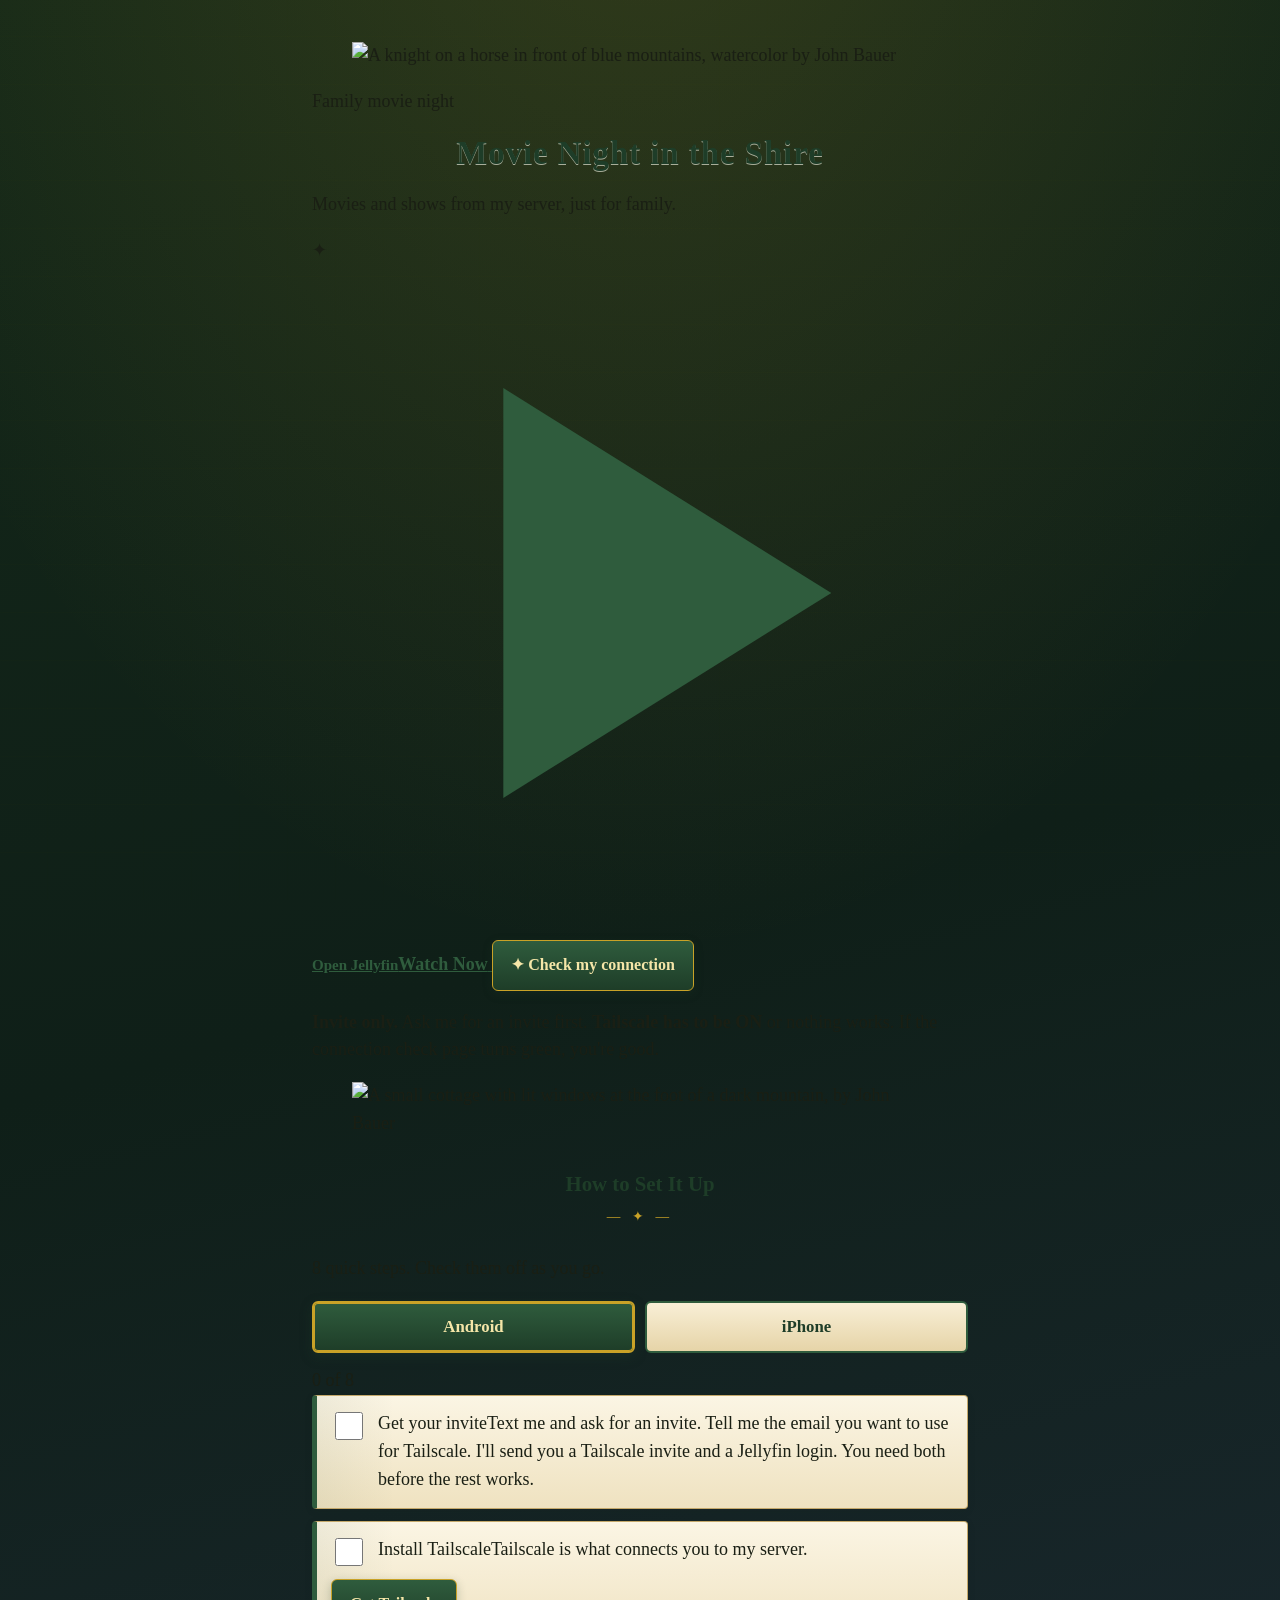
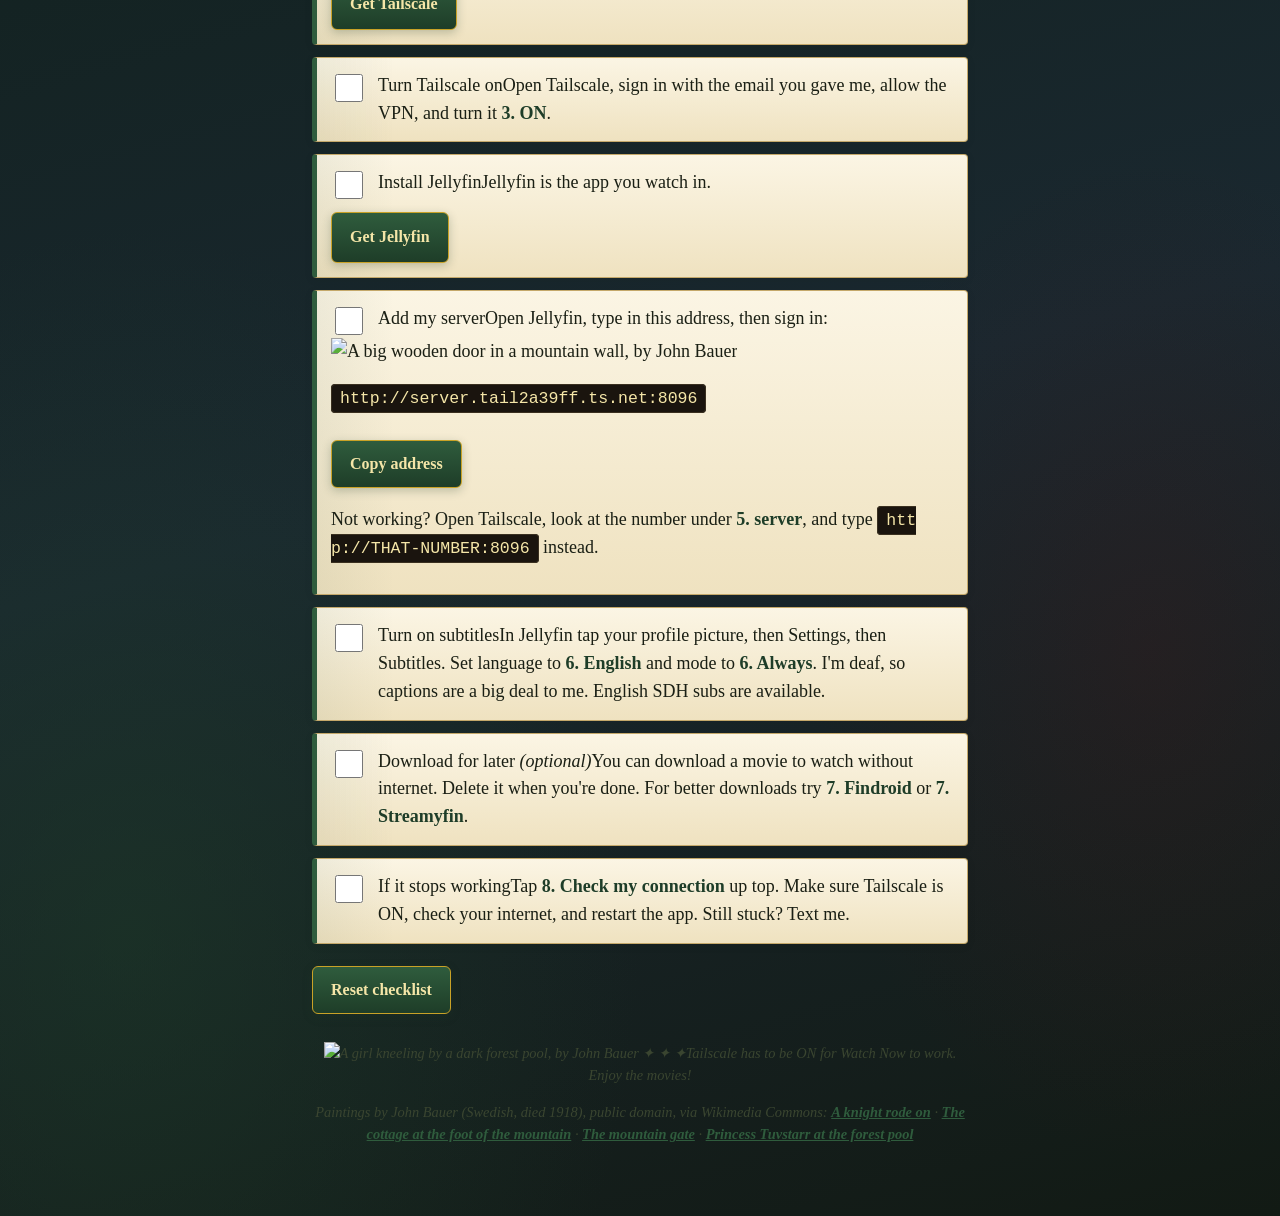
==== commit bc32fe6c: "Add files via upload" ====
--- a/index.html
+++ b/index.html
@@ -4,68 +4,121 @@
 <meta charset="utf-8">
 <meta name="viewport" content="width=device-width,initial-scale=1">
 <meta name="robots" content="noindex,nofollow,noarchive,nosnippet">
-<meta name="theme-color" content="#1e3d28">
-<title>Movie Night · The Shire Hall</title>
+<meta name="theme-color" content="#08110f">
+<title>Movie Night in the Shire</title>
+<link rel="preconnect" href="https://fonts.googleapis.com">
+<link rel="preconnect" href="https://fonts.gstatic.com" crossorigin>
+<link rel="stylesheet" href="https://fonts.googleapis.com/css2?family=Cinzel:wght@500;700&family=EB+Garamond:ital,wght@0,400;0,600;1,400&display=swap">
 <link rel="stylesheet" href="style.css">
 </head>
 <body>
 <main>
-<div class="frame">
-<span class="corner-tr" aria-hidden="true">❖</span>
-<span class="corner-bl" aria-hidden="true">❖</span>
-<div class="rune-bar" aria-hidden="true">✧ · ᚱ · ᚠ · ᚹ · ✧ <span>middle-earth</span> ✧ · ᚹ · ᚠ · ᚱ · ✧</div>
-<svg class="ring-mark" viewBox="0 0 64 64" aria-hidden="true"><defs><linearGradient id="rg" x1="0" y1="0" x2="1" y2="1"><stop offset="0%" stop-color="#f5e6a8"/><stop offset="45%" stop-color="#c9a227"/><stop offset="100%" stop-color="#8a6a12"/></linearGradient></defs><circle cx="32" cy="32" r="22" fill="none" stroke="url(#rg)" stroke-width="5"/><circle cx="32" cy="32" r="14" fill="none" stroke="#d4af37" stroke-width="1.5" opacity=".7"/><circle cx="32" cy="14" r="2.5" fill="#e8c547"/><path d="M32 10v-4M28 12l-3-3M36 12l3-3" stroke="#c9a227" stroke-width="1.2" fill="none"/></svg>
+<article class="page">
+
+<figure class="painting hero"><img src="art/bauer-knight.jpg" width="900" height="865" alt="A knight on a horse in front of blue mountains, watercolor by John Bauer"></figure>
+<p class="eyebrow">Family movie night</p>
 <h1>Movie Night in the Shire</h1>
-<p class="sub">Gather the fellowship. Light the hearth. Subtitles always on.</p>
-<p class="note"><b>By invitation only:</b> ask the steward (owner) for an invite before you begin the journey.</p>
-<div class="note" style="margin:14px 0">
-<b>Test the path:</b> after Tailscale is on, tap below. A green “path is clear” page means you are connected. An error or blank page means Tailscale is off or not set up yet.<br>
-<a class="btn" href="http://server.tail2a39ff.ts.net:8095/check.html" target="_blank" rel="noopener">✦ Check my connection</a>
+<p class="lede">Movies and shows from my server, just for family.</p>
+
+<div class="flourish" aria-hidden="true"><span>✦</span></div>
+
+<div class="actions">
+  <a class="gate" href="http://server.tail2a39ff.ts.net:8096">
+    <svg viewBox="0 0 24 24" aria-hidden="true"><path d="M7 4.5v15l12-7.5z" fill="currentColor"/></svg>
+    <span class="gate-txt"><small>Open Jellyfin</small>Watch Now</span>
+  </a>
+  <a class="btn ghost wide" href="http://server.tail2a39ff.ts.net:8095/check.html" target="_blank" rel="noopener">✦ Check my connection</a>
 </div>
-<a class="watch" href="http://server.tail2a39ff.ts.net:8096">▶ Enter the Hall · Watch Now</a>
-<h2>The Road Goes Ever On</h2>
-<p class="sub" style="margin-top:-6px;margin-bottom:14px;font-size:.95rem">Setup steps — keep the checklist as you go</p>
-<div class="tabs" role="tablist">
-<button class="tab" role="tab" data-t="android" aria-selected="true">Android</button>
-<button class="tab" role="tab" data-t="iphone" aria-selected="false">iPhone</button>
+
+<p class="scroll"><b>Invite only.</b> Ask me for an invite first. <b>Tailscale has to be ON</b> or nothing works. If the connection check page turns green, you're good.</p>
+
+<figure class="painting banner"><img src="art/bauer-cottage.jpg" width="1100" height="554" alt="A small cottage with lit windows at the foot of a dark mountain, by John Bauer" loading="lazy"></figure>
+
+<h2>How to Set It Up</h2>
+<p class="h2-sub">8 quick steps. Check them off as you go.</p>
+
+<div class="tabs" role="tablist" aria-label="Pick your phone">
+  <button class="tab" role="tab" data-t="android" aria-selected="true">Android</button>
+  <button class="tab" role="tab" data-t="iphone" aria-selected="false">iPhone</button>
 </div>
-<ol id="android">
-<li><label><input type="checkbox" data-k="a1"><span><b>Receive your invitation</b><br>Message the owner and ask for an invite. Tell them the email you’ll use for Tailscale. They will send a Tailscale invite plus a Jellyfin username and password. Nothing below works until you have both.</span></label></li>
-<li><label><input type="checkbox" data-k="a2"><span><b>Bind the ring of travel (Tailscale)</b></span></label><a class="btn" href="https://play.google.com/store/apps/details?id=com.tailscale.ipn" target="_blank" rel="noopener">Get Tailscale</a></li>
-<li><label><input type="checkbox" data-k="a3"><span><b>Open the path</b><br>Open Tailscale, sign in with the invited account, allow the VPN permission, and switch it ON.</span></label></li>
-<li><label><input type="checkbox" data-k="a4"><span><b>Install the seeing-stone (Jellyfin)</b></span></label><a class="btn" href="https://play.google.com/store/apps/details?id=org.jellyfin.mobile" target="_blank" rel="noopener">Get Jellyfin</a></li>
-<li><label><input type="checkbox" data-k="a5"><span><b>Find Rivendell (the server)</b><br>Open Jellyfin, enter this server address, then sign in:</span></label>
-<p><code>http://server.tail2a39ff.ts.net:8096</code></p>
-<p class="note">If that doesn’t connect, open the Tailscale app, look at the number under <b>server</b>, and type it like this: <code>http://THAT-NUMBER:8096</code></p>
-<button class="btn copy" type="button">Copy address</button></li>
-<li><label><input type="checkbox" data-k="a6"><span><b>Kindle the subtitles</b><br>In Jellyfin tap the profile icon &gt; Settings &gt; Subtitles. Set Language to <b>English</b> and mode to <b>Always</b>.<br><span class="note">The owner is deaf, so captions matter. English SDH subtitles are available.</span></span></label></li>
-<li><label><input type="checkbox" data-k="a7"><span><b>Optional: provisions for the road</b><br>Download a movie for offline viewing, and delete it when you’re done. For better offline downloads try <b>Findroid</b> or Streamyfin.</span></label></li>
-<li><label><input type="checkbox" data-k="a8"><span><b>When the path darkens</b><br>Tap <b>Check my connection</b> at the top. Make sure Tailscale is ON, check your internet, restart the app, then contact the owner.</span></label></li>
+
+<div class="progress" aria-live="polite"><span id="pct">0 of 8</span><span class="bar"><i id="bar"></i></span></div>
+
+<ol class="steps" id="android">
+  <li><label><input type="checkbox" data-k="a1"><span class="txt"><span class="title">Get your invite</span>Text me and ask for an invite. Tell me the email you want to use for Tailscale. I'll send you a Tailscale invite and a Jellyfin login. You need both before the rest works.</span></label></li>
+  <li><label><input type="checkbox" data-k="a2"><span class="txt"><span class="title">Install Tailscale</span>Tailscale is what connects you to my server.</span></label>
+    <div class="more"><a class="btn" href="https://play.google.com/store/apps/details?id=com.tailscale.ipn" target="_blank" rel="noopener">Get Tailscale</a></div></li>
+  <li><label><input type="checkbox" data-k="a3"><span class="txt"><span class="title">Turn Tailscale on</span>Open Tailscale, sign in with the email you gave me, allow the VPN, and turn it <b>ON</b>.</span></label></li>
+  <li><label><input type="checkbox" data-k="a4"><span class="txt"><span class="title">Install Jellyfin</span>Jellyfin is the app you watch in.</span></label>
+    <div class="more"><a class="btn" href="https://play.google.com/store/apps/details?id=org.jellyfin.mobile" target="_blank" rel="noopener">Get Jellyfin</a></div></li>
+  <li><label><input type="checkbox" data-k="a5"><span class="txt"><span class="title">Add my server</span>Open Jellyfin, type in this address, then sign in:</span></label>
+    <div class="more"><img class="step-art" src="art/bauer-gate.jpg" width="520" height="502" alt="A big wooden door in a mountain wall, by John Bauer" loading="lazy">
+    <p><code>http://server.tail2a39ff.ts.net:8096</code></p>
+    <button class="btn copy" type="button">Copy address</button>
+    <p class="scroll">Not working? Open Tailscale, look at the number under <b>server</b>, and type <code>http://THAT-NUMBER:8096</code> instead.</p></div></li>
+  <li><label><input type="checkbox" data-k="a6"><span class="txt"><span class="title">Turn on subtitles</span>In Jellyfin tap your profile picture, then Settings, then Subtitles. Set language to <b>English</b> and mode to <b>Always</b>. I'm deaf, so captions are a big deal to me. English SDH subs are available.</span></label></li>
+  <li><label><input type="checkbox" data-k="a7"><span class="txt"><span class="title">Download for later <em>(optional)</em></span>You can download a movie to watch without internet. Delete it when you're done. For better downloads try <b>Findroid</b> or <b>Streamyfin</b>.</span></label></li>
+  <li><label><input type="checkbox" data-k="a8"><span class="txt"><span class="title">If it stops working</span>Tap <b>Check my connection</b> up top. Make sure Tailscale is ON, check your internet, and restart the app. Still stuck? Text me.</span></label></li>
 </ol>
-<ol id="iphone" hidden>
-<li><label><input type="checkbox" data-k="i1"><span><b>Receive your invitation</b><br>Message the owner and ask for an invite. Tell them the email you’ll use for Tailscale. They will send a Tailscale invite plus a Jellyfin username and password. Nothing below works until you have both.</span></label></li>
-<li><label><input type="checkbox" data-k="i2"><span><b>Bind the ring of travel (Tailscale)</b></span></label><a class="btn" href="https://apps.apple.com/app/tailscale/id1470499037" target="_blank" rel="noopener">Get Tailscale</a></li>
-<li><label><input type="checkbox" data-k="i3"><span><b>Open the path</b><br>Open Tailscale, sign in with the invited account, allow the VPN permission, and switch it ON.</span></label></li>
-<li><label><input type="checkbox" data-k="i4"><span><b>Install the seeing-stone (Jellyfin)</b></span></label><a class="btn" href="https://apps.apple.com/app/jellyfin-mobile/id1480192618" target="_blank" rel="noopener">Get Jellyfin</a></li>
-<li><label><input type="checkbox" data-k="i5"><span><b>Find Rivendell (the server)</b><br>Open Jellyfin, enter this server address, then sign in:</span></label>
-<p><code>http://server.tail2a39ff.ts.net:8096</code></p>
-<p class="note">If that doesn’t connect, open the Tailscale app, look at the number under <b>server</b>, and type it like this: <code>http://THAT-NUMBER:8096</code></p>
-<button class="btn copy" type="button">Copy address</button></li>
-<li><label><input type="checkbox" data-k="i6"><span><b>Kindle the subtitles</b><br>In Jellyfin tap the profile icon &gt; Settings &gt; Subtitles. Set Language to <b>English</b> and mode to <b>Always</b>.<br><span class="note">The owner is deaf, so captions matter. English SDH subtitles are available.</span></span></label></li>
-<li><label><input type="checkbox" data-k="i7"><span><b>Optional: provisions for the road</b><br>Download a movie for offline viewing, and delete it when you’re done. For better offline downloads try <b>Streamyfin</b>.</span></label></li>
-<li><label><input type="checkbox" data-k="i8"><span><b>When the path darkens</b><br>Tap <b>Check my connection</b> at the top. Make sure Tailscale is ON, check your internet, restart the app, then contact the owner.</span></label></li>
+
+<ol class="steps" id="iphone" hidden>
+  <li><label><input type="checkbox" data-k="i1"><span class="txt"><span class="title">Get your invite</span>Text me and ask for an invite. Tell me the email you want to use for Tailscale. I'll send you a Tailscale invite and a Jellyfin login. You need both before the rest works.</span></label></li>
+  <li><label><input type="checkbox" data-k="i2"><span class="txt"><span class="title">Install Tailscale</span>Tailscale is what connects you to my server.</span></label>
+    <div class="more"><a class="btn" href="https://apps.apple.com/app/tailscale/id1470499037" target="_blank" rel="noopener">Get Tailscale</a></div></li>
+  <li><label><input type="checkbox" data-k="i3"><span class="txt"><span class="title">Turn Tailscale on</span>Open Tailscale, sign in with the email you gave me, allow the VPN, and turn it <b>ON</b>.</span></label></li>
+  <li><label><input type="checkbox" data-k="i4"><span class="txt"><span class="title">Install Jellyfin</span>Jellyfin is the app you watch in.</span></label>
+    <div class="more"><a class="btn" href="https://apps.apple.com/app/jellyfin-mobile/id1480192618" target="_blank" rel="noopener">Get Jellyfin</a></div></li>
+  <li><label><input type="checkbox" data-k="i5"><span class="txt"><span class="title">Add my server</span>Open Jellyfin, type in this address, then sign in:</span></label>
+    <div class="more"><img class="step-art" src="art/bauer-gate.jpg" width="520" height="502" alt="A big wooden door in a mountain wall, by John Bauer" loading="lazy">
+    <p><code>http://server.tail2a39ff.ts.net:8096</code></p>
+    <button class="btn copy" type="button">Copy address</button>
+    <p class="scroll">Not working? Open Tailscale, look at the number under <b>server</b>, and type <code>http://THAT-NUMBER:8096</code> instead.</p></div></li>
+  <li><label><input type="checkbox" data-k="i6"><span class="txt"><span class="title">Turn on subtitles</span>In Jellyfin tap your profile picture, then Settings, then Subtitles. Set language to <b>English</b> and mode to <b>Always</b>. I'm deaf, so captions are a big deal to me. English SDH subs are available.</span></label></li>
+  <li><label><input type="checkbox" data-k="i7"><span class="txt"><span class="title">Download for later <em>(optional)</em></span>You can download a movie to watch without internet. Delete it when you're done. For better downloads try <b>Streamyfin</b>.</span></label></li>
+  <li><label><input type="checkbox" data-k="i8"><span class="txt"><span class="title">If it stops working</span>Tap <b>Check my connection</b> up top. Make sure Tailscale is ON, check your internet, and restart the app. Still stuck? Text me.</span></label></li>
 </ol>
-<button class="btn reset" type="button" id="reset">Reset the checklist</button>
-<footer>Tailscale must be ON for Watch Now to work. · May your popcorn never spoil.</footer>
-</div>
+
+<button class="btn ghost wide" type="button" id="reset">Reset checklist</button>
+
+<footer>
+<img class="foot-art" src="art/bauer-tuvstarr.jpg" width="516" height="520" alt="A girl kneeling by a dark forest pool, by John Bauer" loading="lazy">
+<span class="rune">✦ ✦ ✦</span>Tailscale has to be ON for Watch Now to work. Enjoy the movies!
+<p class="credits">Paintings by John Bauer (Swedish, died 1918), public domain, via Wikimedia Commons:
+<a href="https://commons.wikimedia.org/wiki/File:En_riddare_red_fram_(A_knight_rode_on)_by_John_Bauer.jpg">A knight rode on</a> &middot;
+<a href="https://commons.wikimedia.org/wiki/File:John_Bauer-Stugan_vid_bergets_fot.jpg">The cottage at the foot of the mountain</a> &middot;
+<a href="https://commons.wikimedia.org/wiki/File:Bergaporten_by_John_Bauer_1918.jpg">The mountain gate</a> &middot;
+<a href="https://commons.wikimedia.org/wiki/File:John_Bauer_-_Princess_Tuvstarr_gazing_down_into_the_dark_waters_of_the_forest_tarn._-_Google_Art_Project.jpg">Princess Tuvstarr at the forest pool</a></p>
+</footer>
+</article>
 </main>
 <script>
+const ADDR='http://server.tail2a39ff.ts.net:8096';
 const tabs=document.querySelectorAll('.tab');
-function show(t){tabs.forEach(b=>b.setAttribute('aria-selected',b.dataset.t==t));['android','iphone'].forEach(id=>document.getElementById(id).hidden=id!=t);localStorage.setItem('fmn-tab',t)}
+function current(){return document.querySelector('ol.steps:not([hidden])')}
+function progress(){
+  const boxes=current().querySelectorAll('input[data-k]'),n=[...boxes].filter(c=>c.checked).length;
+  document.getElementById('pct').textContent=n+' of '+boxes.length;
+  document.getElementById('bar').style.width=(100*n/boxes.length)+'%';
+}
+function show(t){
+  tabs.forEach(b=>b.setAttribute('aria-selected',b.dataset.t===t));
+  ['android','iphone'].forEach(id=>document.getElementById(id).hidden=id!==t);
+  try{localStorage.setItem('fmn-tab',t)}catch(e){}
+  progress();
+}
+function get(k){try{return localStorage.getItem(k)}catch(e){return null}}
+function set(k,v){try{localStorage.setItem(k,v)}catch(e){}}
 tabs.forEach(b=>b.onclick=()=>show(b.dataset.t));
-show(localStorage.getItem('fmn-tab')||(/iPhone|iPad/.test(navigator.userAgent)?'iphone':'android'));
-document.querySelectorAll('input[data-k]').forEach(c=>{const k='fmn-'+c.dataset.k,li=c.closest('li');c.checked=localStorage.getItem(k)==='1';li.classList.toggle('done',c.checked);c.onchange=()=>{localStorage.setItem(k,c.checked?'1':'0');li.classList.toggle('done',c.checked)}});
-document.querySelectorAll('.copy').forEach(b=>b.onclick=async()=>{const t='http://server.tail2a39ff.ts.net:8096';try{await navigator.clipboard.writeText(t)}catch(e){const x=document.createElement('textarea');x.value=t;document.body.appendChild(x);x.select();document.execCommand('copy');x.remove()}b.textContent='Copied ✓';setTimeout(()=>b.textContent='Copy address',2000)});
+document.querySelectorAll('input[data-k]').forEach(c=>{
+  const k='fmn-'+c.dataset.k,li=c.closest('li');
+  c.checked=get(k)==='1';li.classList.toggle('done',c.checked);
+  c.onchange=()=>{set(k,c.checked?'1':'0');li.classList.toggle('done',c.checked);progress()};
+});
+show(get('fmn-tab')||(/iPhone|iPad/.test(navigator.userAgent)?'iphone':'android'));
+document.querySelectorAll('.copy').forEach(b=>b.onclick=async()=>{
+  try{await navigator.clipboard.writeText(ADDR)}catch(e){const x=document.createElement('textarea');x.value=ADDR;document.body.appendChild(x);x.select();document.execCommand('copy');x.remove()}
+  b.textContent='Copied ✓';setTimeout(()=>b.textContent='Copy address',2000);
+});
 document.getElementById('reset').onclick=()=>{document.querySelectorAll('input[data-k]').forEach(c=>{c.checked=false;c.onchange()})};
 </script>
 </body>
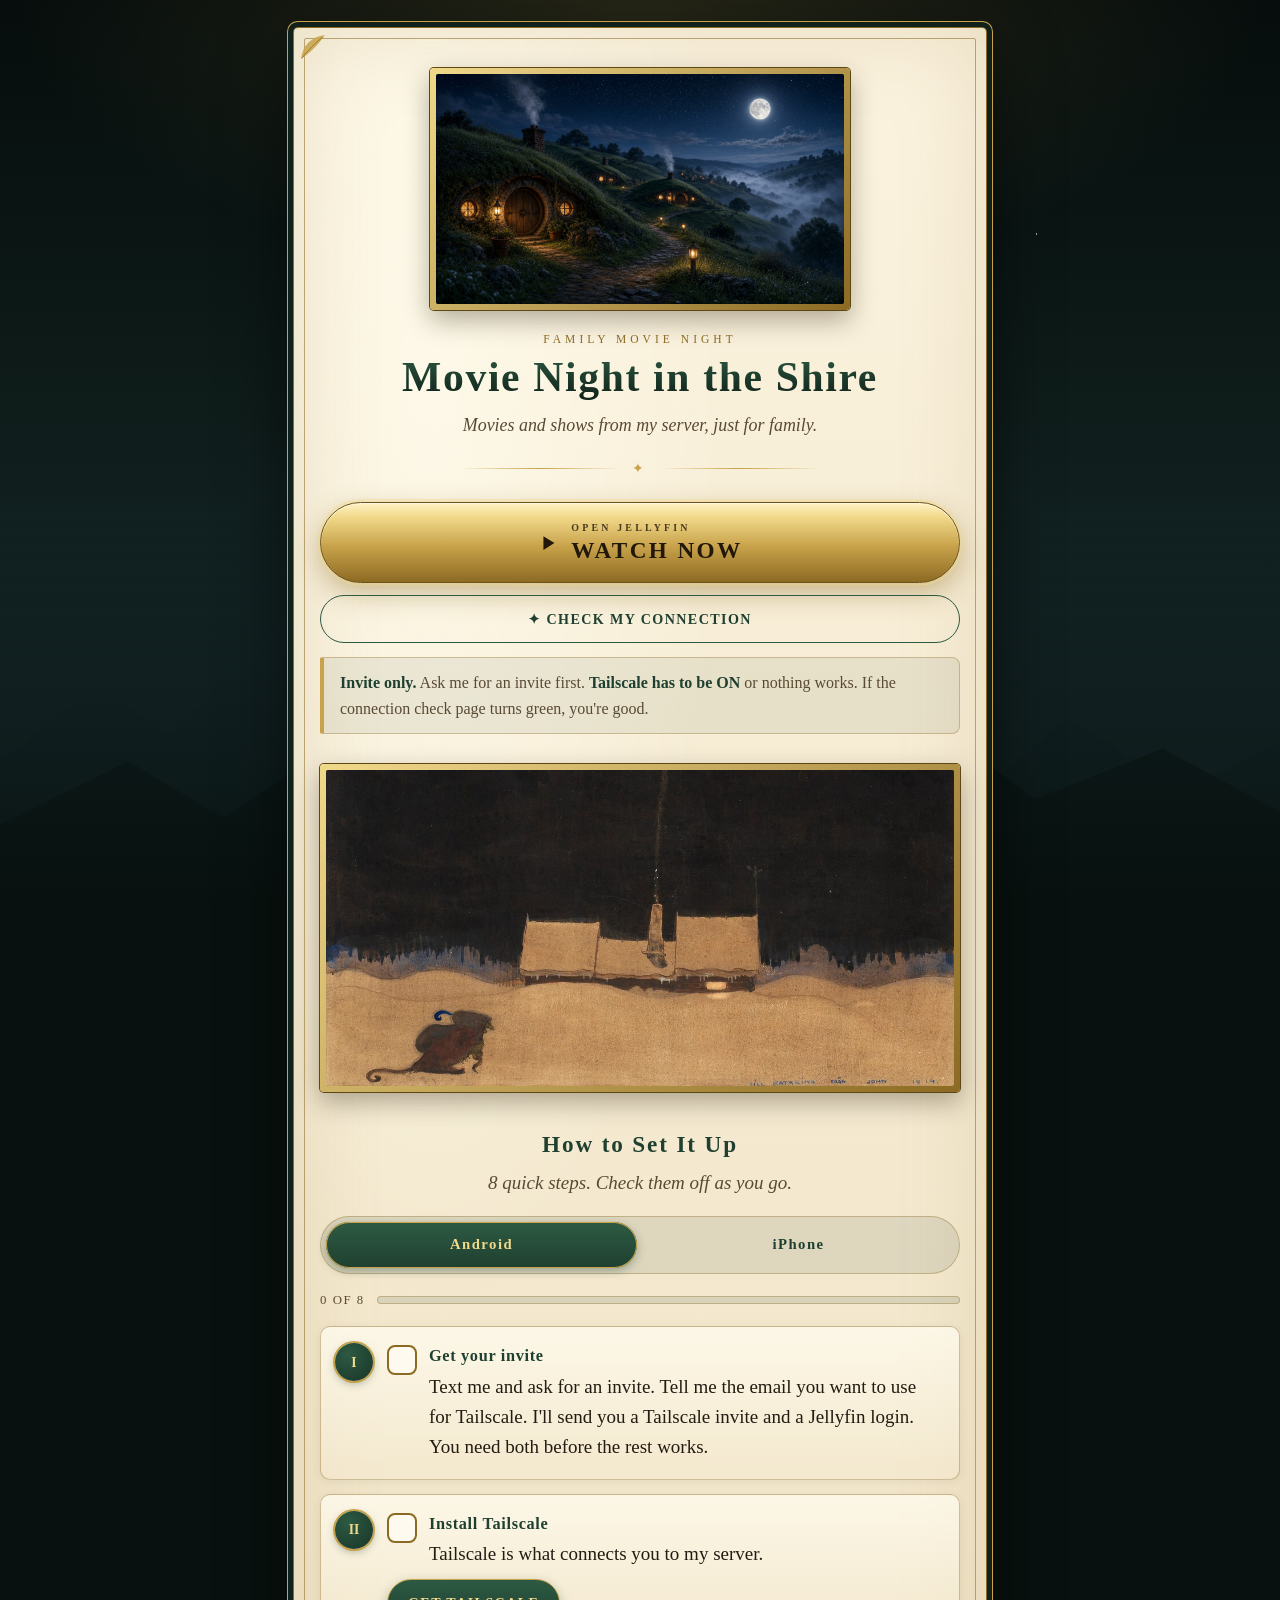
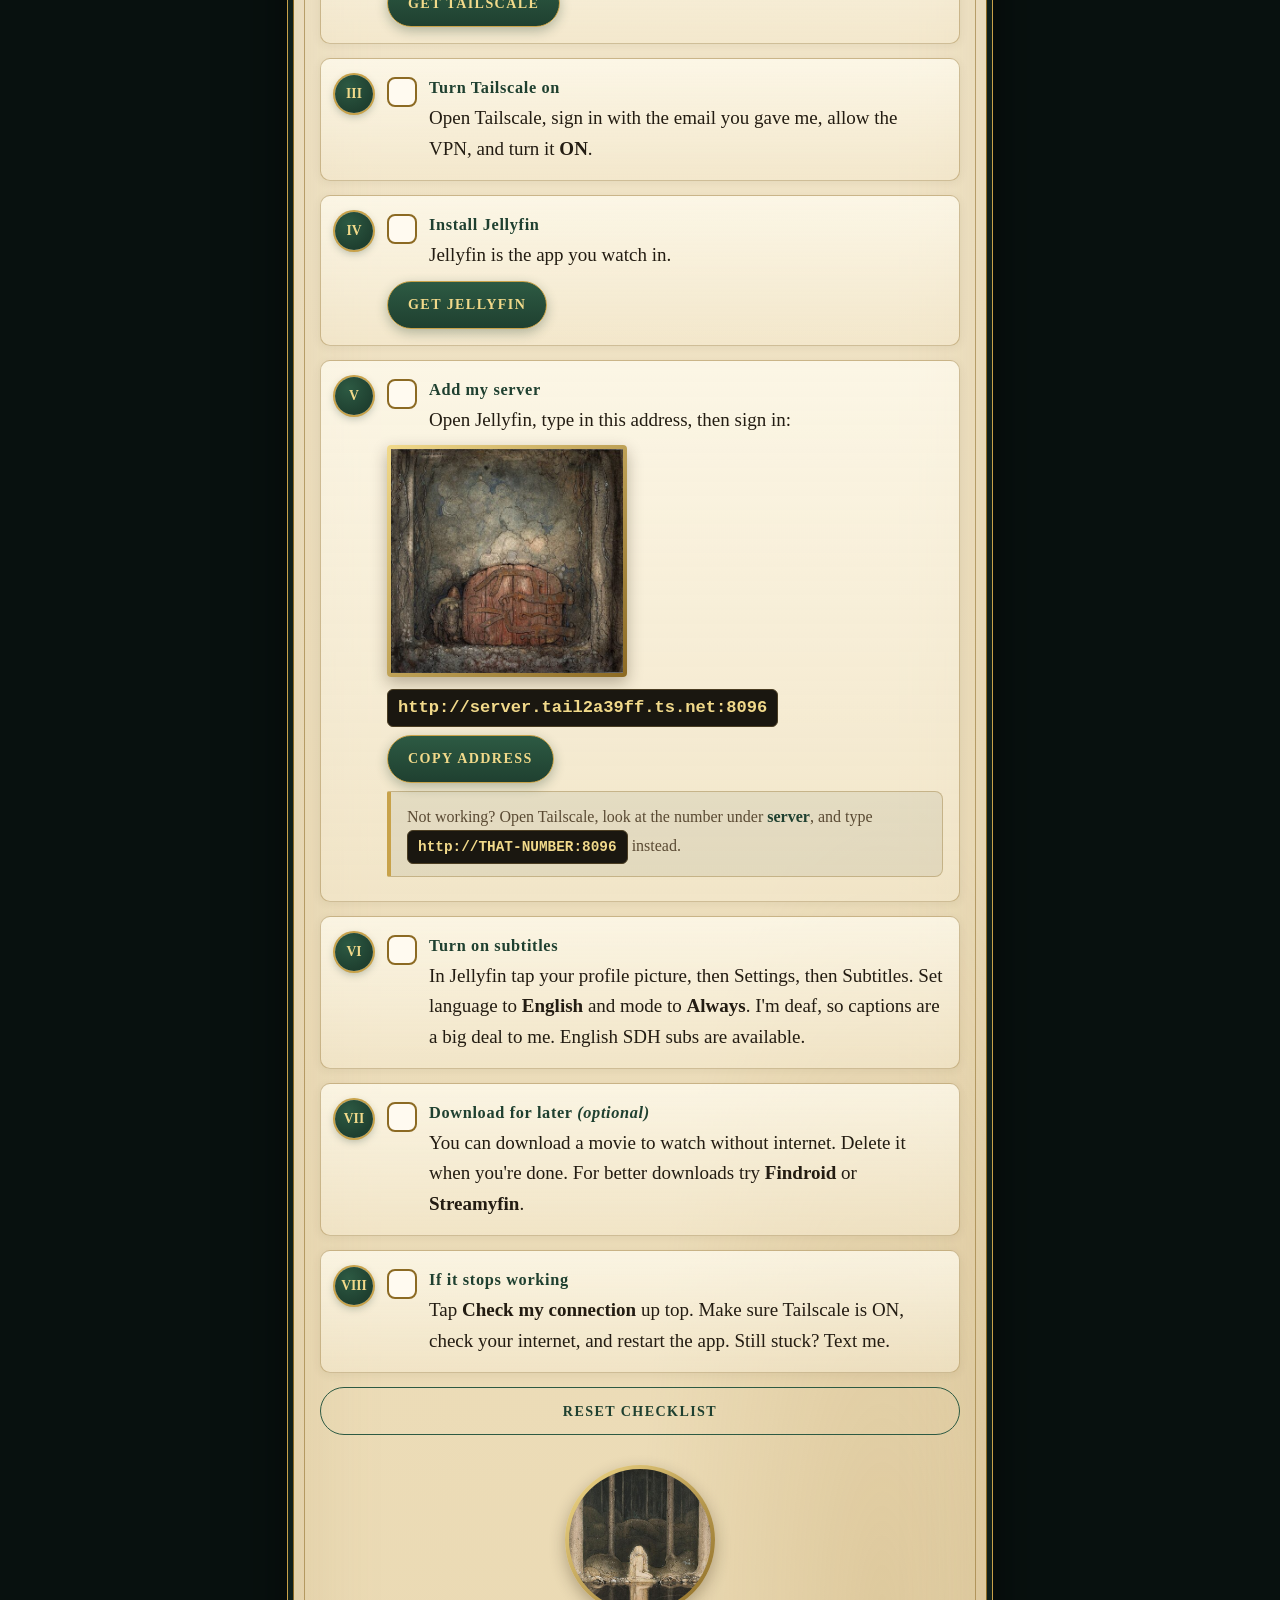
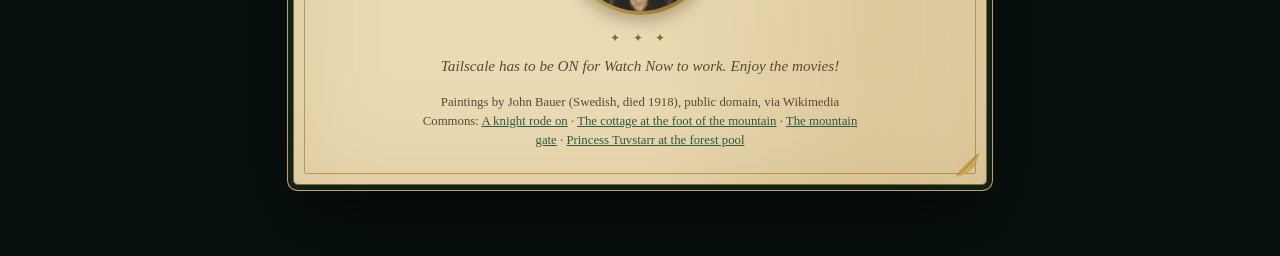
==== commit 53f7f2b3: "Update family movie night guide: new art and styling" ====
--- a/index.html
+++ b/index.html
@@ -15,7 +15,7 @@
 <main>
 <article class="page">
 
-<figure class="painting hero"><img src="art/bauer-knight.jpg" width="900" height="865" alt="A knight on a horse in front of blue mountains, watercolor by John Bauer"></figure>
+<figure class="painting hero"><img src="art/shire-night.png" width="1600" height="900" alt="The Shire at night with glowing homes under a full moon"></figure>
 <p class="eyebrow">Family movie night</p>
 <h1>Movie Night in the Shire</h1>
 <p class="lede">Movies and shows from my server, just for family.</p>
--- a/style.css
+++ b/style.css
@@ -1,210 +1,234 @@
-/* Family Movie Night — Middle-earth inspired (original CSS/SVG; no studio logos) */
+/* Movie Night in the Shire: original Middle-earth-inspired design (own CSS/SVG; no studio art or logos) */
 *{box-sizing:border-box}
 :root{
-  --parchment:#f3e6c8;
-  --parchment-deep:#e6d4a8;
-  --parchment-edge:#c4a86a;
-  --ink:#1a1f14;
-  --ink-soft:#3a4530;
-  --shire:#1e3d28;
-  --shire-mid:#2f5c3d;
-  --shire-moss:#4a7a52;
-  --rivendell:#1a3a48;
-  --gold:#c9a227;
-  --gold-bright:#e8c547;
-  --gold-pale:#f5e6a8;
-  --mordor:#4a1515;
-  --mordor-ember:#8b2e1a;
-  --shadow:rgba(20,30,18,.4);
-}
-html{scroll-behavior:smooth}
+  --night:#08110f;
+  --night-2:#0e1c1a;
+  --mist:#1b2e33;
+  --parchment:#f4e9cf;
+  --parchment-2:#ead9b2;
+  --parchment-edge:#c9ad72;
+  --ink:#231c12;
+  --ink-soft:#5a4a33;
+  --forest:#1f4030;
+  --forest-2:#2d5a43;
+  --gold:#c8a24a;
+  --gold-hi:#f1d98a;
+  --gold-lo:#8c6a23;
+  --ember:#a8432a;
+  --ok:#2f7a4a;
+  --serif:"EB Garamond",Georgia,"Palatino Linotype",Palatino,serif;
+  --display:"Cinzel",Georgia,"Times New Roman",serif;
+}
+html{scroll-behavior:smooth;-webkit-text-size-adjust:100%}
 body{
-  margin:0;
-  font:18px/1.55 Georgia,"Palatino Linotype",Palatino,"Book Antiqua",serif;
-  color:var(--ink);
-  min-height:100vh;
-  background-color:#0d1a12;
+  margin:0;min-height:100vh;color:var(--ink);
+  font:19px/1.6 var(--serif);
+  background-color:var(--night);
   background-image:
-    radial-gradient(ellipse 120% 80% at 50% -10%,rgba(201,162,39,.18),transparent 55%),
-    radial-gradient(ellipse 80% 50% at 10% 90%,rgba(30,61,40,.5),transparent 50%),
-    radial-gradient(ellipse 60% 40% at 90% 80%,rgba(74,21,21,.25),transparent 45%),
-    linear-gradient(165deg,#142818 0%,#0f1f18 35%,#1a2830 70%,#121a14 100%);
-}
-/* subtle vine/map texture via repeating CSS */
-body::before{
-  content:"";
-  position:fixed;inset:0;pointer-events:none;z-index:0;opacity:.07;
-  background-image:
-    repeating-linear-gradient(0deg,transparent,transparent 47px,rgba(201,162,39,.4) 48px),
-    repeating-linear-gradient(90deg,transparent,transparent 47px,rgba(201,162,39,.25) 48px);
-}
-main{
-  position:relative;z-index:1;
-  max-width:680px;margin:0 auto;padding:24px 12px 56px;
-}
-.frame{
+    radial-gradient(1px 1px at 12% 18%,#fff8 50%,transparent 51%),
+    radial-gradient(1px 1px at 27% 8%,#fff6 50%,transparent 51%),
+    radial-gradient(1.5px 1.5px at 44% 22%,#fffa 50%,transparent 51%),
+    radial-gradient(1px 1px at 63% 12%,#fff7 50%,transparent 51%),
+    radial-gradient(1.5px 1.5px at 81% 26%,#fff9 50%,transparent 51%),
+    radial-gradient(1px 1px at 92% 6%,#fff6 50%,transparent 51%),
+    radial-gradient(1px 1px at 7% 38%,#fff5 50%,transparent 51%),
+    radial-gradient(1px 1px at 71% 40%,#fff5 50%,transparent 51%),
+    radial-gradient(ellipse 70% 45% at 50% 0%,rgba(200,162,74,.16),transparent 70%),
+    linear-gradient(180deg,#060d0c 0%,var(--night-2) 45%,var(--mist) 100%);
+  background-attachment:fixed;
+}
+/* misty mountain range along the bottom of the sky */
+body::after{
+  content:"";position:fixed;left:0;right:0;bottom:0;height:42vh;z-index:0;pointer-events:none;
   background:
-    radial-gradient(ellipse at 30% 20%,rgba(255,255,240,.35),transparent 50%),
-    radial-gradient(ellipse at 70% 90%,rgba(196,168,106,.2),transparent 45%),
-    linear-gradient(180deg,#faf0d8 0%,var(--parchment) 40%,var(--parchment-deep) 100%);
-  border:3px solid var(--gold);
-  outline:2px solid var(--shire);
-  outline-offset:5px;
-  border-radius:6px;
-  box-shadow:
-    0 0 0 1px var(--gold-pale),
-    0 0 40px rgba(201,162,39,.2),
-    0 16px 48px var(--shadow),
-    inset 0 0 80px rgba(196,168,106,.15);
-  padding:32px 22px 40px;
+    linear-gradient(180deg,transparent 0%,rgba(8,17,15,.55) 70%,var(--night) 100%),
+    url("data:image/svg+xml,%3Csvg xmlns='http://www.w3.org/2000/svg' viewBox='0 0 1200 300' preserveAspectRatio='none'%3E%3Cpath d='M0 300V190l90-60 70 40 110-95 80 70 60-30 120 90 90-120 100 85 70-45 120 100 90-70 110 60 90-40v135z' fill='%23142528'/%3E%3Cpath d='M0 300v-60l120-50 90 45 140-80 110 70 130-60 120 75 150-90 110 70 120-40 110 50v70z' fill='%230d1a1b'/%3E%3C/svg%3E") bottom/100% 100% no-repeat;
+}
+main{position:relative;z-index:1;max-width:720px;margin:0 auto;padding:28px 14px 72px}
+
+/* ---------- the parchment page ---------- */
+.page{
   position:relative;
-}
-/* runic corner flourishes */
-.frame::before,.frame::after{
-  content:"❖";
-  position:absolute;
-  color:var(--gold);
-  font-size:1.4rem;
-  line-height:1;
-  text-shadow:0 0 8px rgba(201,162,39,.5);
-}
-.frame::before{top:10px;left:14px}
-.frame::after{bottom:10px;right:14px;transform:rotate(180deg)}
-.corner-tr,.corner-bl{
-  position:absolute;color:var(--gold);font-size:1.4rem;opacity:.9;
-}
-.corner-tr{top:10px;right:14px}
-.corner-bl{bottom:10px;left:14px;transform:rotate(180deg)}
-.rune-bar{
-  display:flex;align-items:center;justify-content:center;gap:10px;
-  color:var(--gold);font-size:.85rem;letter-spacing:.4em;
-  margin:0 0 10px;opacity:.9;user-select:none;
-}
-.rune-bar span{letter-spacing:.15em;font-size:.75rem;opacity:.7}
-.ring-mark{
-  display:block;margin:0 auto 10px;width:52px;height:52px;
+  background:
+    radial-gradient(ellipse 60% 40% at 20% 10%,rgba(255,252,238,.7),transparent 70%),
+    radial-gradient(ellipse 50% 35% at 85% 95%,rgba(176,140,74,.22),transparent 70%),
+    linear-gradient(180deg,#fbf3df 0%,var(--parchment) 35%,var(--parchment-2) 100%);
+  border-radius:4px;
+  padding:40px 26px 34px;
+  box-shadow:0 0 0 1px var(--gold-lo),0 0 0 6px #10201b,0 0 0 7px var(--gold),0 30px 70px rgba(0,0,0,.6),inset 0 0 90px rgba(150,115,55,.18);
+}
+.page::before{ /* inner gilded rule */
+  content:"";position:absolute;inset:10px;border:1px solid rgba(140,106,35,.55);border-radius:2px;pointer-events:none;
+}
+.page::after{ /* corner leaves */
+  content:"";position:absolute;inset:4px;pointer-events:none;
+  background:
+    url("data:image/svg+xml,%3Csvg xmlns='http://www.w3.org/2000/svg' viewBox='0 0 40 40'%3E%3Cpath d='M4 36C6 18 18 6 36 4 30 12 24 22 4 36z' fill='%23c8a24a' opacity='.85'/%3E%3Cpath d='M5 35C14 24 22 15 33 7' stroke='%238c6a23' stroke-width='1' fill='none'/%3E%3C/svg%3E") top left/30px no-repeat,
+    url("data:image/svg+xml,%3Csvg xmlns='http://www.w3.org/2000/svg' viewBox='0 0 40 40'%3E%3Cpath d='M36 4C34 22 22 34 4 36 10 28 16 18 36 4z' fill='%23c8a24a' opacity='.85'/%3E%3Cpath d='M35 5C26 16 18 25 7 33' stroke='%238c6a23' stroke-width='1' fill='none'/%3E%3C/svg%3E") bottom right/30px no-repeat;
+}
+
+/* ---------- header ---------- */
+.crest{display:block;width:64px;height:64px;margin:0 auto 6px;filter:drop-shadow(0 2px 6px rgba(140,106,35,.35))}
+.eyebrow{
+  text-align:center;font-family:var(--display);font-size:.72rem;letter-spacing:.35em;
+  text-transform:uppercase;color:var(--gold-lo);margin:0 0 6px;
 }
 h1{
-  font-size:clamp(1.55rem,4.5vw,2.05rem);
-  text-align:center;margin:4px 0 8px;
-  color:var(--shire);
-  font-weight:700;letter-spacing:.03em;line-height:1.2;
-  text-shadow:0 1px 0 rgba(255,255,240,.6);
-}
-.sub{
-  text-align:center;color:var(--ink-soft);
-  margin:0 0 18px;font-style:italic;font-size:1.05rem;
-}
-a{color:var(--shire-mid);font-weight:600}
-a:hover{color:var(--gold)}
-.watch{
-  display:block;text-align:center;
-  background:
-    linear-gradient(180deg,rgba(255,255,200,.25),transparent 40%),
-    linear-gradient(135deg,var(--gold-bright),var(--gold) 45%,#8a6a12 100%);
-  color:#1a1208;
-  font-weight:800;font-size:1.4rem;
-  padding:22px 16px;border-radius:6px;text-decoration:none;
-  border:2px solid var(--gold-pale);
-  box-shadow:0 6px 20px rgba(201,162,39,.45),inset 0 1px 0 rgba(255,255,220,.5);
-  letter-spacing:.06em;margin:10px 0 14px;
-  text-transform:uppercase;
-}
-.watch:hover{filter:brightness(1.08);transform:translateY(-1px)}
-.watch:active{transform:translateY(0)}
+  font-family:var(--display);font-weight:700;text-align:center;
+  font-size:clamp(1.75rem,6vw,2.6rem);line-height:1.12;letter-spacing:.04em;margin:0 0 10px;
+  color:var(--forest);
+}
+@supports (-webkit-background-clip:text){
+  h1{background:linear-gradient(180deg,#2d5a43 0%,#1a3527 60%,#0f2219 100%);-webkit-background-clip:text;background-clip:text;color:transparent}
+}
+.lede{text-align:center;font-style:italic;color:var(--ink-soft);font-size:1.12rem;margin:0 auto 4px;max-width:30em}
+.flourish{display:flex;align-items:center;gap:12px;margin:18px auto 22px;max-width:360px;color:var(--gold)}
+.flourish::before,.flourish::after{content:"";flex:1;height:1px;background:linear-gradient(90deg,transparent,var(--gold),transparent)}
+.flourish span{font-size:.9rem;letter-spacing:.3em}
+
+/* ---------- buttons ---------- */
+.actions{display:grid;gap:12px;margin:6px 0 8px}
+.gate{ /* main "Watch Now" button */
+  display:flex;align-items:center;justify-content:center;gap:12px;text-decoration:none;
+  font-family:var(--display);font-weight:700;font-size:1.25rem;letter-spacing:.12em;text-transform:uppercase;
+  color:#22180a;padding:20px 18px;border-radius:999px;
+  background:linear-gradient(180deg,#fff3c4 0%,var(--gold-hi) 18%,var(--gold) 55%,var(--gold-lo) 100%);
+  border:1px solid #6e5219;
+  box-shadow:0 0 0 3px rgba(241,217,138,.35),0 10px 28px rgba(140,106,35,.45),inset 0 1px 0 #fff8e0;
+  transition:transform .15s,box-shadow .15s,filter .15s;
+}
+.gate:hover,.gate:focus-visible{filter:brightness(1.06);transform:translateY(-2px);box-shadow:0 0 0 4px rgba(241,217,138,.5),0 14px 34px rgba(140,106,35,.55),inset 0 1px 0 #fff8e0}
+.gate svg{width:22px;height:22px;flex:none}
+.gate-txt{display:flex;flex-direction:column;align-items:flex-start;line-height:1.05;font-size:1.45rem}
+.gate-txt small{font-size:.62rem;letter-spacing:.32em;opacity:.8;margin-bottom:4px}
+.btn{
+  display:inline-flex;align-items:center;justify-content:center;gap:8px;min-height:48px;
+  padding:11px 20px;border-radius:999px;cursor:pointer;text-decoration:none;
+  font-family:var(--display);font-weight:700;font-size:.88rem;letter-spacing:.1em;text-transform:uppercase;
+  color:var(--gold-hi);background:linear-gradient(180deg,var(--forest-2),var(--forest));
+  border:1px solid var(--gold);box-shadow:0 4px 12px rgba(31,64,48,.3);
+  transition:filter .15s,transform .15s;
+}
+.btn:hover,.btn:focus-visible{filter:brightness(1.15);transform:translateY(-1px)}
+.btn.ghost{background:transparent;color:var(--forest);border:1.5px solid var(--forest-2);box-shadow:none}
+.btn.ghost:hover{background:rgba(45,90,67,.08)}
+.btn.wide{width:100%}
+a:focus-visible,button:focus-visible,input:focus-visible{outline:3px solid var(--gold);outline-offset:3px}
+
+/* ---------- notes & code ---------- */
+.scroll{
+  background:rgba(31,64,48,.07);border:1px solid rgba(140,106,35,.35);border-left:4px solid var(--gold);
+  border-radius:2px 8px 8px 2px;padding:12px 16px;margin:14px 0;color:var(--ink-soft);font-size:1rem;
+}
+.scroll b{color:var(--forest)}
+code{
+  display:inline-block;max-width:100%;overflow-wrap:anywhere;
+  font:600 .9em/1.4 ui-monospace,"SF Mono",Consolas,monospace;
+  color:var(--gold-hi);background:#1a1710;border:1px solid #4a3d22;border-radius:6px;padding:6px 10px;
+}
+
+/* ---------- chapter headings ---------- */
 h2{
-  margin:30px 0 14px;color:var(--shire);
-  font-size:1.3rem;text-align:center;
-  position:relative;padding-bottom:10px;
-}
-h2::after{
-  content:"— ✦ —";display:block;color:var(--gold);
-  font-size:.85rem;letter-spacing:.3em;margin-top:6px;font-weight:400;
-}
-.tabs{display:flex;gap:10px;margin-bottom:14px}
+  font-family:var(--display);font-weight:700;text-align:center;color:var(--forest);
+  font-size:clamp(1.15rem,4vw,1.45rem);letter-spacing:.08em;margin:34px 0 4px;
+}
+.h2-sub{text-align:center;font-style:italic;color:var(--ink-soft);margin:0 0 18px}
+
+/* ---------- tabs ---------- */
+.tabs{display:flex;gap:6px;padding:5px;margin:0 0 16px;border-radius:999px;background:rgba(31,64,48,.1);border:1px solid rgba(140,106,35,.35)}
 .tab{
-  flex:1;min-height:52px;font-size:1.05rem;font-weight:700;
-  font-family:inherit;cursor:pointer;
-  border:2px solid var(--shire-mid);
-  background:linear-gradient(180deg,#f8efd6,var(--parchment-deep));
-  color:var(--shire);border-radius:6px;
-}
-.tab[aria-selected=true]{
-  background:linear-gradient(180deg,var(--shire-mid),var(--shire));
-  color:var(--gold-pale);border-color:var(--gold);
-  box-shadow:inset 0 0 0 1px var(--gold),0 4px 12px rgba(30,61,40,.35);
-}
-ol{list-style:none;padding:0;margin:0;counter-reset:s}
-li{
-  counter-increment:s;
-  background:
-    linear-gradient(90deg,rgba(30,61,40,.06),transparent 12%),
-    linear-gradient(180deg,#fbf5e4,#efe2c0);
-  border:1px solid var(--parchment-edge);
-  border-left:5px solid var(--shire-mid);
-  border-radius:4px;padding:14px;margin-bottom:12px;
-  box-shadow:0 2px 8px rgba(28,36,28,.08);
-}
-li label{display:flex;gap:12px;align-items:flex-start;cursor:pointer}
-li input[type=checkbox]{
-  width:28px;height:28px;flex:none;
-  accent-color:var(--shire-mid);margin-top:2px;
-}
-li b::before{content:counter(s) ". "}
-li b{color:var(--shire)}
-li.done{opacity:.58;border-left-color:var(--parchment-edge)}
-li.done b{text-decoration:line-through}
-.btn{
-  display:inline-block;margin-top:10px;min-height:48px;
-  padding:12px 18px;border-radius:6px;
-  background:linear-gradient(180deg,var(--shire-mid),var(--shire));
-  color:var(--gold-pale);font-weight:700;font-family:inherit;font-size:1rem;
-  text-decoration:none;border:1px solid var(--gold);cursor:pointer;
-  box-shadow:0 3px 10px rgba(30,61,40,.25);
-}
-.btn:hover{background:linear-gradient(180deg,var(--shire-moss),var(--shire-mid));color:#fff}
-a.btn{color:var(--gold-pale)}
-.btn-ember{
-  background:linear-gradient(180deg,var(--mordor-ember),var(--mordor));
-  border-color:#c45a3a;color:#fde8d8;
-}
-code{
-  background:#1a140e;color:var(--gold-pale);
-  padding:4px 8px;border-radius:4px;word-break:break-all;
-  font-family:ui-monospace,Consolas,monospace;font-size:.92em;
-  border:1px solid #3a3020;
-}
-.note{
-  color:var(--ink-soft);font-size:.95rem;
-  background:rgba(30,61,40,.1);
-  border-left:4px solid var(--gold);
-  padding:12px 14px;border-radius:0 6px 6px 0;margin:12px 0;
-}
-.reset{
-  width:100%;margin-top:10px;
-  background:linear-gradient(180deg,#4a3a28,#2a2018);
-  border-color:#6a5a3a;color:var(--parchment);
-}
-footer{
-  text-align:center;color:var(--ink-soft);
-  margin-top:28px;font-size:.9rem;font-style:italic;
-}
-/* check / devices pages */
-.page-hero{text-align:center;padding:12px 0 8px}
-.big{font-size:4.5rem;line-height:1;margin:8px 0}
-.ok{color:#1e6b3a}.bad{color:var(--mordor-ember)}
-.ok-glow{text-shadow:0 0 20px rgba(74,122,82,.4)}
-table{width:100%;border-collapse:collapse;margin-top:12px;font-size:.95rem}
-th{
-  background:var(--shire);color:var(--gold-pale);
-  padding:12px 10px;text-align:left;font-weight:700;
-  border-bottom:2px solid var(--gold);
-}
-td{padding:12px 10px;border-bottom:1px solid var(--parchment-edge);vertical-align:middle}
-tr:nth-child(even) td{background:rgba(30,61,40,.05)}
-.on{color:#1e6b3a;font-weight:700}.off{color:var(--mordor-ember);font-weight:700}
-.meta{text-align:center;color:var(--ink-soft);font-style:italic;margin:8px 0 16px}
+  flex:1;min-height:46px;border:0;border-radius:999px;cursor:pointer;background:transparent;
+  font-family:var(--display);font-weight:700;font-size:.92rem;letter-spacing:.1em;color:var(--forest);
+}
+.tab[aria-selected=true]{background:linear-gradient(180deg,var(--forest-2),var(--forest));color:var(--gold-hi);box-shadow:0 3px 10px rgba(31,64,48,.35),inset 0 0 0 1px var(--gold)}
+
+/* ---------- the checklist (chapters) ---------- */
+ol.steps{list-style:none;margin:0;padding:0;counter-reset:ch}
+ol.steps li{
+  counter-increment:ch;position:relative;
+  margin:0 0 14px;padding:16px 16px 16px 66px;
+  background:linear-gradient(180deg,rgba(255,252,240,.75),rgba(244,233,207,.6));
+  border:1px solid rgba(140,106,35,.4);border-radius:10px;
+  box-shadow:0 2px 10px rgba(60,45,20,.08);
+  transition:opacity .2s,background .2s;
+}
+ol.steps li::before{ /* roman numeral seal */
+  content:counter(ch,upper-roman);position:absolute;left:14px;top:16px;
+  width:38px;height:38px;border-radius:50%;display:grid;place-items:center;
+  font:700 .85rem/1 var(--display);color:var(--gold-hi);
+  background:radial-gradient(circle at 35% 30%,var(--forest-2),var(--forest) 70%);
+  box-shadow:0 0 0 2px var(--gold),0 3px 8px rgba(31,64,48,.35);
+}
+ol.steps label{display:flex;gap:12px;align-items:flex-start;cursor:pointer}
+ol.steps .txt{flex:1}
+ol.steps .title{display:block;font-family:var(--display);font-weight:700;font-size:1.02rem;letter-spacing:.04em;color:var(--forest);margin-bottom:2px}
+ol.steps input[type=checkbox]{
+  appearance:none;-webkit-appearance:none;flex:none;margin:2px 0 0;width:30px;height:30px;cursor:pointer;
+  border:2px solid var(--gold-lo);border-radius:8px;background:#fffaf0;display:grid;place-items:center;
+}
+ol.steps input[type=checkbox]::after{content:"";width:14px;height:8px;border:3px solid var(--forest);border-top:0;border-right:0;transform:rotate(-45deg) translate(1px,-2px) scale(0);transition:transform .15s}
+ol.steps input[type=checkbox]:checked{background:var(--gold-hi);border-color:var(--forest)}
+ol.steps input[type=checkbox]:checked::after{transform:rotate(-45deg) translate(1px,-2px) scale(1)}
+ol.steps li.done{opacity:.6;background:rgba(234,217,178,.5)}
+ol.steps li.done .title{text-decoration:line-through;text-decoration-color:var(--gold-lo)}
+ol.steps li.done::before{content:"✓";font-size:1rem}
+ol.steps .more{margin:10px 0 0}
+ol.steps .more p{margin:8px 0}
+.progress{display:flex;align-items:center;gap:12px;margin:0 0 16px;font-family:var(--display);font-size:.8rem;letter-spacing:.12em;color:var(--ink-soft);text-transform:uppercase}
+.progress .bar{flex:1;height:8px;border-radius:999px;background:rgba(31,64,48,.12);overflow:hidden;border:1px solid rgba(140,106,35,.35)}
+.progress .bar i{display:block;height:100%;width:0;background:linear-gradient(90deg,var(--gold-lo),var(--gold-hi));transition:width .3s}
+
+/* ---------- status lines (check page) ---------- */
+.beacon{display:block;width:120px;height:120px;margin:4px auto 8px}
+.beacon .glow{animation:breathe 3.2s ease-in-out infinite;transform-origin:60px 60px}
+@keyframes breathe{50%{opacity:.55;transform:scale(.92)}}
+.status-list{list-style:none;padding:0;margin:22px 0}
+.status-list li{display:flex;gap:14px;align-items:center;padding:14px 16px;margin:0 0 10px;border-radius:10px;background:rgba(255,252,240,.7);border:1px solid rgba(140,106,35,.4)}
+.status-list .dot{flex:none;width:18px;height:18px;border-radius:50%;background:#b9a57a;box-shadow:0 0 0 3px rgba(185,165,122,.25)}
+.status-list .ok .dot{background:var(--ok);box-shadow:0 0 0 3px rgba(47,122,74,.25),0 0 12px rgba(47,122,74,.6)}
+.status-list .bad .dot{background:var(--ember);box-shadow:0 0 0 3px rgba(168,67,42,.25),0 0 12px rgba(168,67,42,.6)}
+.status-list .wait .dot{animation:breathe 1.2s ease-in-out infinite}
+.status-list strong{display:block;font-family:var(--display);font-size:.95rem;letter-spacing:.05em;color:var(--forest)}
+.status-list span{color:var(--ink-soft);font-size:.98rem}
+.center{text-align:center}
+.row{display:flex;flex-wrap:wrap;gap:10px;justify-content:center;margin-top:18px}
+
+/* ---------- fellowship (devices page) ---------- */
+.summary{text-align:center;font-family:var(--display);letter-spacing:.06em;color:var(--forest);font-size:1.05rem;margin:0 0 4px}
+.updated{text-align:center;font-style:italic;color:var(--ink-soft);font-size:.95rem;margin:0 0 18px}
+.fellows{display:grid;gap:12px;grid-template-columns:repeat(auto-fill,minmax(240px,1fr))}
+.fellow{display:flex;gap:14px;align-items:center;padding:14px 16px;border-radius:12px;background:rgba(255,252,240,.72);border:1px solid rgba(140,106,35,.4);box-shadow:0 2px 10px rgba(60,45,20,.08)}
+.orb{flex:none;width:42px;height:42px;border-radius:50%;background:radial-gradient(circle at 35% 30%,#d9c8a0,#8d7a55 70%);box-shadow:inset 0 -4px 8px rgba(0,0,0,.25)}
+.fellow.on .orb{background:radial-gradient(circle at 35% 30%,#b8f0c8,#3d9a5f 55%,#1d5233 100%);box-shadow:0 0 14px rgba(61,154,95,.6),inset 0 -4px 8px rgba(0,0,0,.25)}
+.fellow.off .orb{background:radial-gradient(circle at 35% 30%,#f2c0a8,#b4553a 55%,#5e2416 100%);box-shadow:inset 0 -4px 8px rgba(0,0,0,.3);opacity:.85}
+.fellow .who{min-width:0}
+.fellow .name{display:block;font-family:var(--display);font-weight:700;font-size:.98rem;letter-spacing:.03em;color:var(--forest);overflow-wrap:anywhere}
+.fellow .meta{display:block;color:var(--ink-soft);font-size:.92rem;overflow-wrap:anywhere}
+.fellow .state{display:block;font-size:.88rem;font-weight:600}
+.fellow.on .state{color:var(--ok)}
+.fellow.off .state{color:var(--ember)}
+.empty{text-align:center;font-style:italic;color:var(--ink-soft)}
+
+footer{text-align:center;margin-top:30px;color:var(--ink-soft);font-style:italic;font-size:.95rem}
+footer .rune{display:block;font-family:var(--display);font-style:normal;letter-spacing:.4em;color:var(--gold-lo);font-size:.75rem;margin-bottom:6px}
+[hidden]{display:none!important}
+@media (max-width:420px){
+  body{font-size:18px}
+  .page{padding:34px 18px 28px}
+  ol.steps li{padding-left:60px}
+  .gate{font-size:1.05rem;letter-spacing:.08em}
+}
 @media (prefers-reduced-motion:reduce){
-  .watch:hover{transform:none}
-  *{transition:none!important}
-}
+  *,*::before,*::after{animation:none!important;transition:none!important}
+  html{scroll-behavior:auto}
+}
+
+/* ---------- John Bauer paintings (public domain) ---------- */
+.painting{margin:0 auto 22px;padding:6px;background:linear-gradient(135deg,#f1d98a,#8c6a23);border-radius:4px;box-shadow:0 0 0 1px #5e4716,0 10px 26px rgba(40,28,8,.35)}
+.painting img{display:block;width:100%;height:auto;border-radius:2px;box-shadow:inset 0 0 0 1px rgba(0,0,0,.3)}
+.painting.hero{max-width:420px;margin-bottom:20px}
+.painting.banner{margin:30px 0 6px}
+.step-art{display:block;width:100%;max-width:240px;height:auto;margin:6px 0 12px;padding:4px;border-radius:4px;background:linear-gradient(135deg,#f1d98a,#8c6a23);box-shadow:0 6px 16px rgba(40,28,8,.3)}
+.foot-art{display:block;width:150px;height:auto;margin:0 auto 14px;padding:4px;border-radius:50%;background:linear-gradient(135deg,#f1d98a,#8c6a23);box-shadow:0 6px 16px rgba(40,28,8,.3);aspect-ratio:1;object-fit:cover}
+.credits{font-style:normal;font-size:.8rem;line-height:1.5;margin:14px auto 0;max-width:34em;color:var(--ink-soft)}
+.credits a{color:var(--forest-2)}
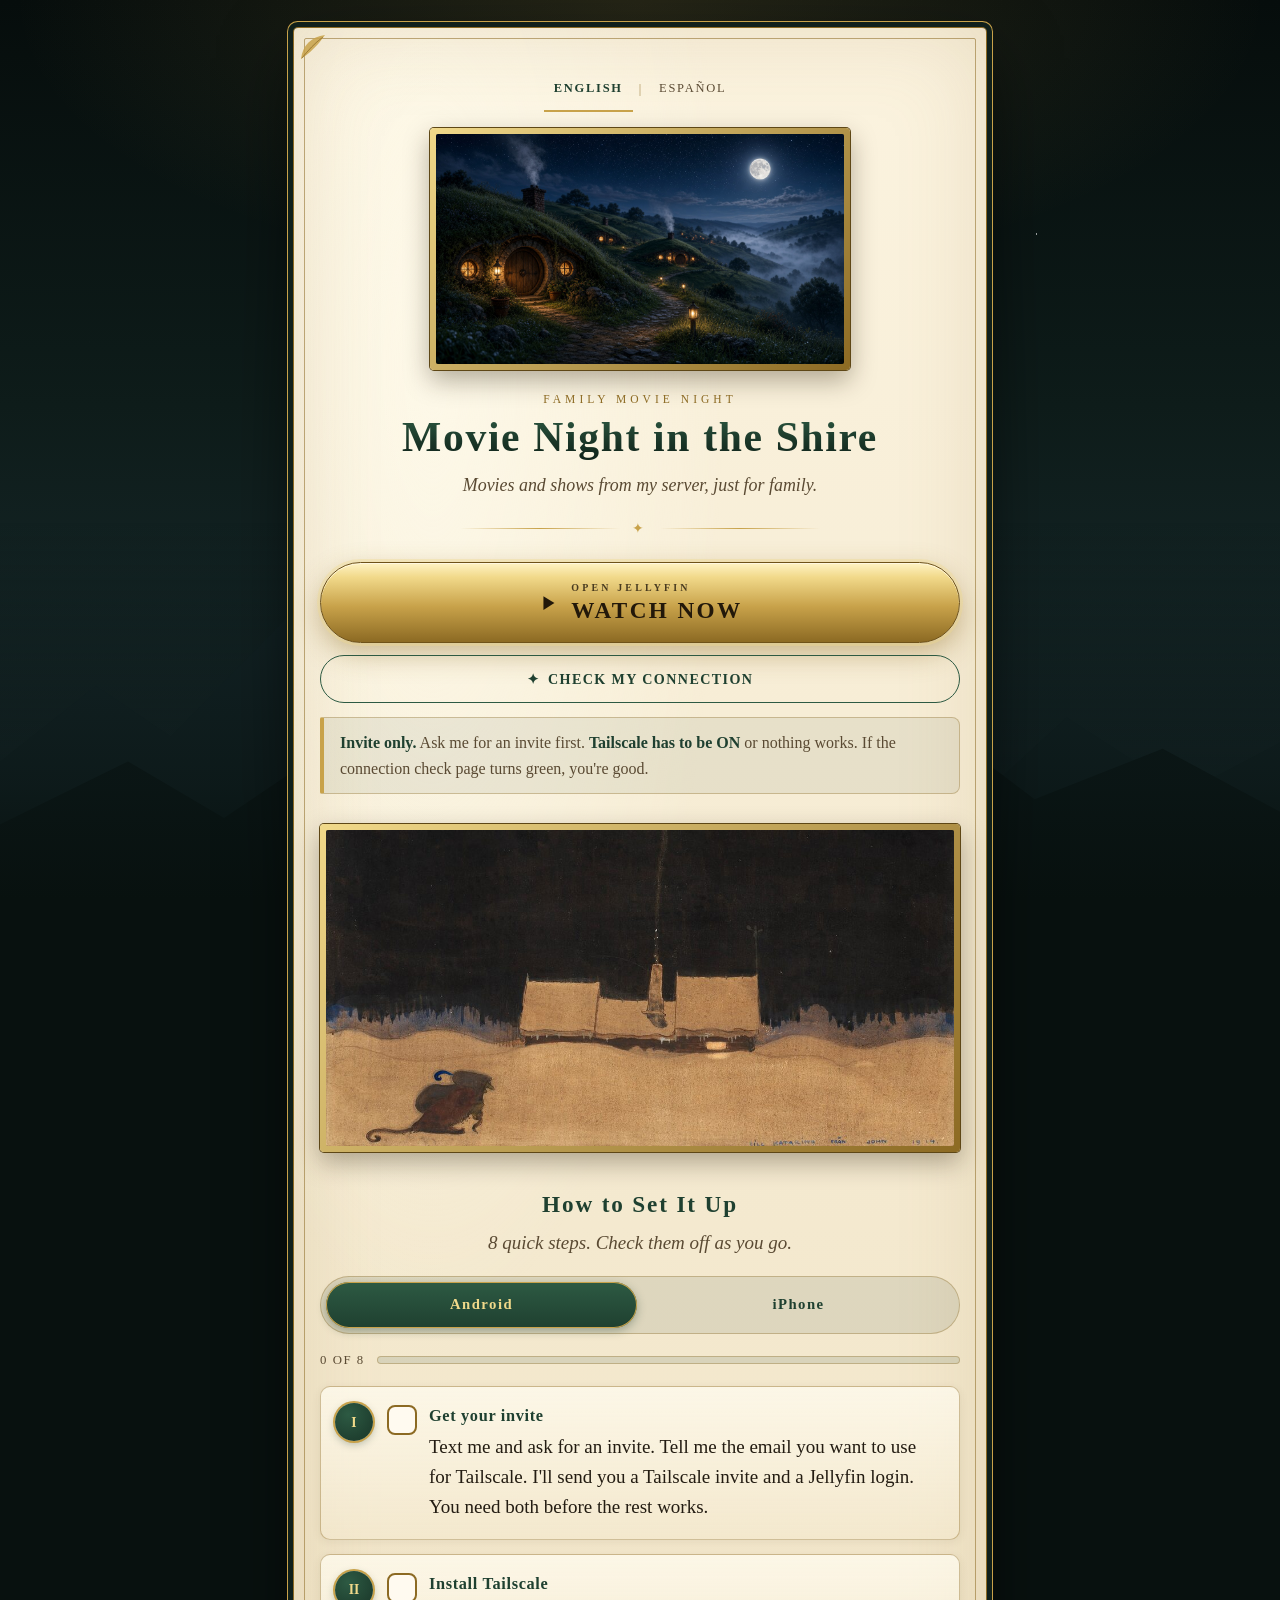
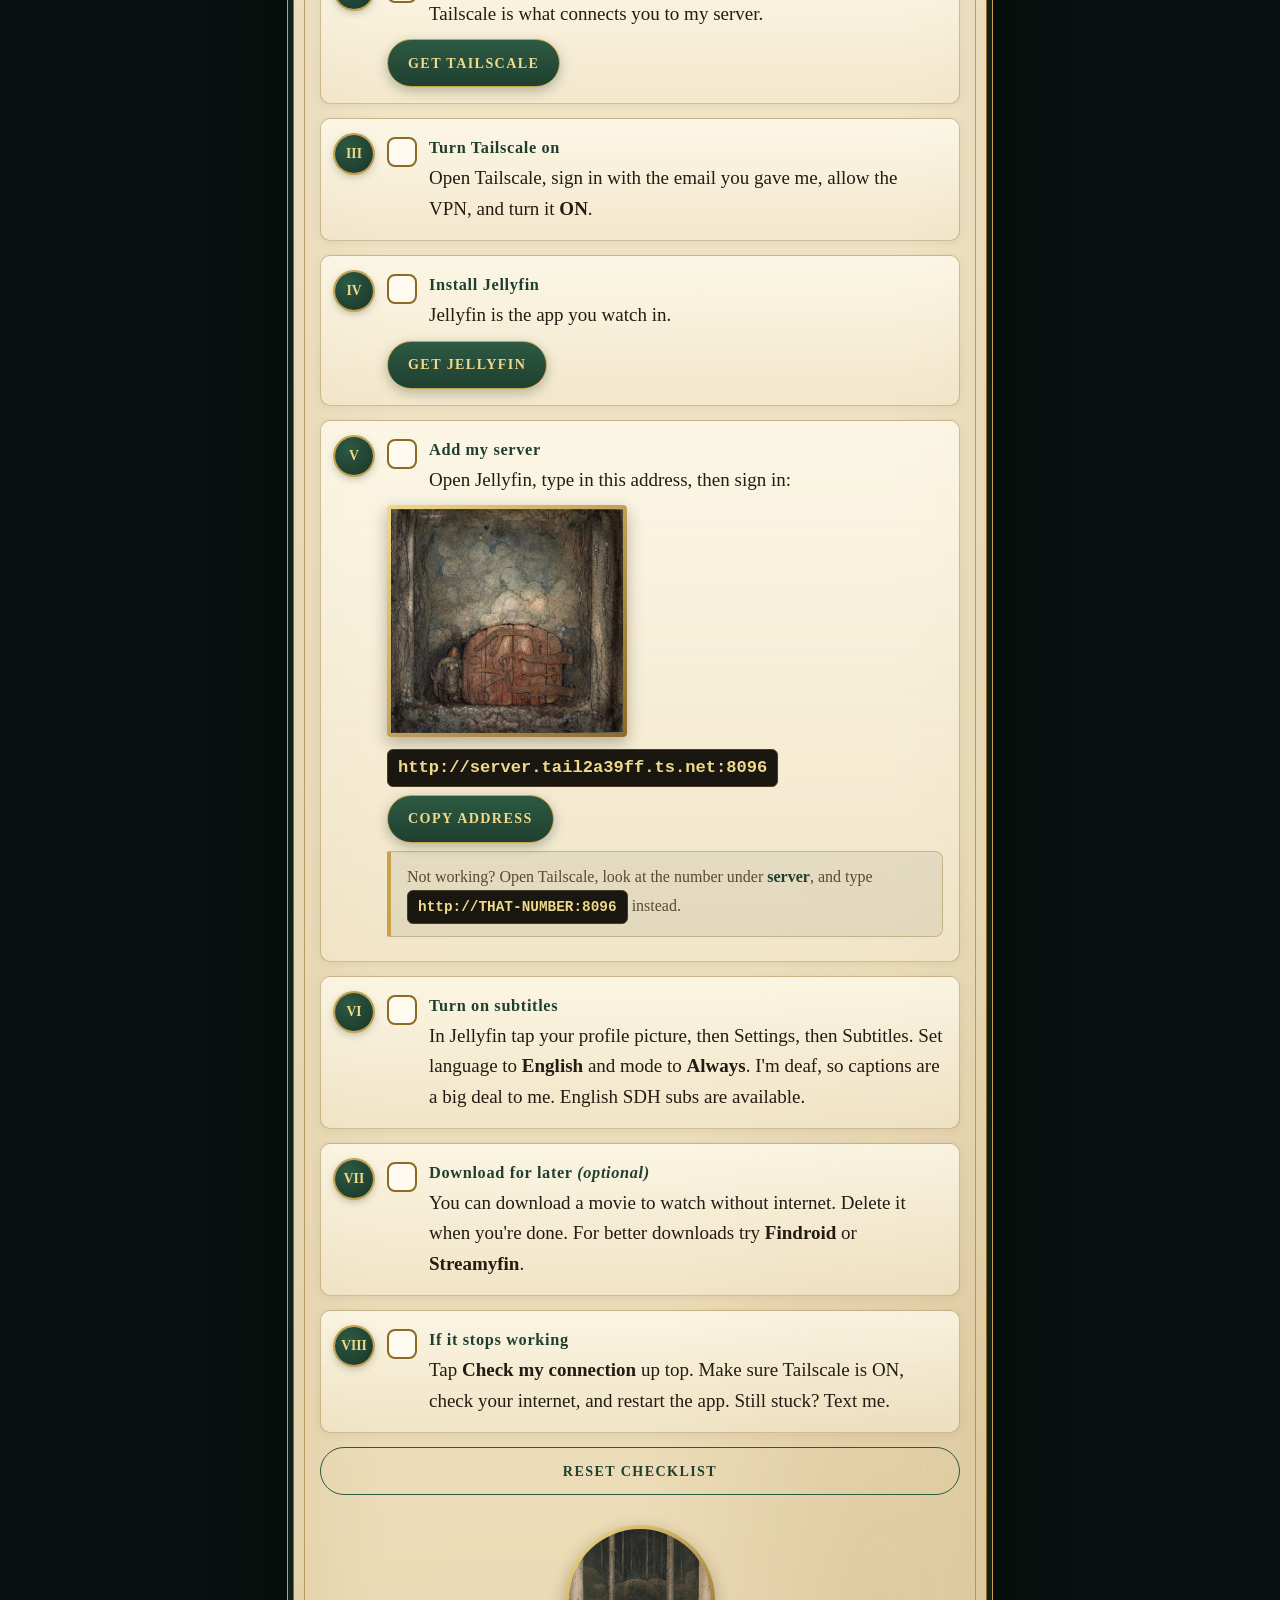
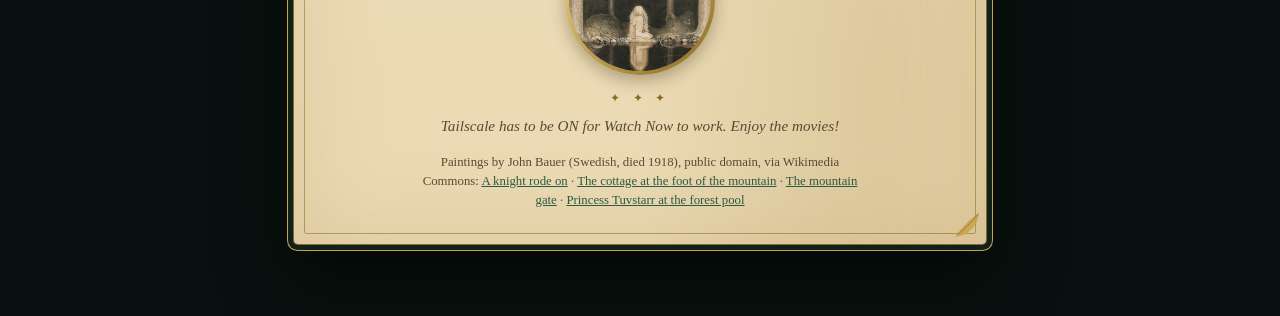
==== commit e0df7f35: "Add English and Spanish language toggle Remember the choice, default to the browser language, and re" ====
--- a/index.html
+++ b/index.html
@@ -15,29 +15,35 @@
 <main>
 <article class="page">
 
-<figure class="painting hero"><img src="art/shire-night.png" width="1600" height="900" alt="The Shire at night with glowing homes under a full moon"></figure>
-<p class="eyebrow">Family movie night</p>
-<h1>Movie Night in the Shire</h1>
-<p class="lede">Movies and shows from my server, just for family.</p>
+<nav class="lang-switch" data-i18n-aria="langLabel" aria-label="Language">
+  <button type="button" data-lang="en" aria-pressed="true">English</button>
+  <span class="sep" aria-hidden="true">|</span>
+  <button type="button" data-lang="es" aria-pressed="false">Español</button>
+</nav>
+
+<figure class="painting hero"><img src="art/shire-night.png" width="1600" height="900" data-i18n-alt="altHero" alt="The Shire at night with glowing homes under a full moon"></figure>
+<p class="eyebrow" data-i18n="eyebrow">Family movie night</p>
+<h1 data-i18n="h1">Movie Night in the Shire</h1>
+<p class="lede" data-i18n="lede">Movies and shows from my server, just for family.</p>
 
 <div class="flourish" aria-hidden="true"><span>✦</span></div>
 
 <div class="actions">
   <a class="gate" href="http://server.tail2a39ff.ts.net:8096">
     <svg viewBox="0 0 24 24" aria-hidden="true"><path d="M7 4.5v15l12-7.5z" fill="currentColor"/></svg>
-    <span class="gate-txt"><small>Open Jellyfin</small>Watch Now</span>
+    <span class="gate-txt"><small data-i18n="openJellyfin">Open Jellyfin</small><span data-i18n="watchNow">Watch Now</span></span>
   </a>
-  <a class="btn ghost wide" href="http://server.tail2a39ff.ts.net:8095/check.html" target="_blank" rel="noopener">✦ Check my connection</a>
+  <a class="btn ghost wide" href="http://server.tail2a39ff.ts.net:8095/check.html" target="_blank" rel="noopener">✦ <span data-i18n="checkBtn">Check my connection</span></a>
 </div>
 
-<p class="scroll"><b>Invite only.</b> Ask me for an invite first. <b>Tailscale has to be ON</b> or nothing works. If the connection check page turns green, you're good.</p>
-
-<figure class="painting banner"><img src="art/bauer-cottage.jpg" width="1100" height="554" alt="A small cottage with lit windows at the foot of a dark mountain, by John Bauer" loading="lazy"></figure>
-
-<h2>How to Set It Up</h2>
-<p class="h2-sub">8 quick steps. Check them off as you go.</p>
-
-<div class="tabs" role="tablist" aria-label="Pick your phone">
+<p class="scroll" data-i18n="inviteNote"><b>Invite only.</b> Ask me for an invite first. <b>Tailscale has to be ON</b> or nothing works. If the connection check page turns green, you're good.</p>
+
+<figure class="painting banner"><img src="art/bauer-cottage.jpg" width="1100" height="554" data-i18n-alt="altCottage" alt="A small cottage with lit windows at the foot of a dark mountain, by John Bauer" loading="lazy"></figure>
+
+<h2 data-i18n="h2">How to Set It Up</h2>
+<p class="h2-sub" data-i18n="h2sub">8 quick steps. Check them off as you go.</p>
+
+<div class="tabs" role="tablist" data-i18n-aria="tabsLabel" aria-label="Pick your phone">
   <button class="tab" role="tab" data-t="android" aria-selected="true">Android</button>
   <button class="tab" role="tab" data-t="iphone" aria-selected="false">iPhone</button>
 </div>
@@ -45,45 +51,45 @@
 <div class="progress" aria-live="polite"><span id="pct">0 of 8</span><span class="bar"><i id="bar"></i></span></div>
 
 <ol class="steps" id="android">
-  <li><label><input type="checkbox" data-k="a1"><span class="txt"><span class="title">Get your invite</span>Text me and ask for an invite. Tell me the email you want to use for Tailscale. I'll send you a Tailscale invite and a Jellyfin login. You need both before the rest works.</span></label></li>
-  <li><label><input type="checkbox" data-k="a2"><span class="txt"><span class="title">Install Tailscale</span>Tailscale is what connects you to my server.</span></label>
-    <div class="more"><a class="btn" href="https://play.google.com/store/apps/details?id=com.tailscale.ipn" target="_blank" rel="noopener">Get Tailscale</a></div></li>
-  <li><label><input type="checkbox" data-k="a3"><span class="txt"><span class="title">Turn Tailscale on</span>Open Tailscale, sign in with the email you gave me, allow the VPN, and turn it <b>ON</b>.</span></label></li>
-  <li><label><input type="checkbox" data-k="a4"><span class="txt"><span class="title">Install Jellyfin</span>Jellyfin is the app you watch in.</span></label>
-    <div class="more"><a class="btn" href="https://play.google.com/store/apps/details?id=org.jellyfin.mobile" target="_blank" rel="noopener">Get Jellyfin</a></div></li>
-  <li><label><input type="checkbox" data-k="a5"><span class="txt"><span class="title">Add my server</span>Open Jellyfin, type in this address, then sign in:</span></label>
-    <div class="more"><img class="step-art" src="art/bauer-gate.jpg" width="520" height="502" alt="A big wooden door in a mountain wall, by John Bauer" loading="lazy">
+  <li><label><input type="checkbox" data-k="a1"><span class="txt"><span class="title" data-i18n="s1t">Get your invite</span><span data-i18n="s1b">Text me and ask for an invite. Tell me the email you want to use for Tailscale. I'll send you a Tailscale invite and a Jellyfin login. You need both before the rest works.</span></span></label></li>
+  <li><label><input type="checkbox" data-k="a2"><span class="txt"><span class="title" data-i18n="s2t">Install Tailscale</span><span data-i18n="s2b">Tailscale is what connects you to my server.</span></span></label>
+    <div class="more"><a class="btn" href="https://play.google.com/store/apps/details?id=com.tailscale.ipn" target="_blank" rel="noopener" data-i18n="getTailscale">Get Tailscale</a></div></li>
+  <li><label><input type="checkbox" data-k="a3"><span class="txt"><span class="title" data-i18n="s3t">Turn Tailscale on</span><span data-i18n="s3b">Open Tailscale, sign in with the email you gave me, allow the VPN, and turn it <b>ON</b>.</span></span></label></li>
+  <li><label><input type="checkbox" data-k="a4"><span class="txt"><span class="title" data-i18n="s4t">Install Jellyfin</span><span data-i18n="s4b">Jellyfin is the app you watch in.</span></span></label>
+    <div class="more"><a class="btn" href="https://play.google.com/store/apps/details?id=org.jellyfin.mobile" target="_blank" rel="noopener" data-i18n="getJellyfin">Get Jellyfin</a></div></li>
+  <li><label><input type="checkbox" data-k="a5"><span class="txt"><span class="title" data-i18n="s5t">Add my server</span><span data-i18n="s5b">Open Jellyfin, type in this address, then sign in:</span></span></label>
+    <div class="more"><img class="step-art" src="art/bauer-gate.jpg" width="520" height="502" data-i18n-alt="altGate" alt="A big wooden door in a mountain wall, by John Bauer" loading="lazy">
     <p><code>http://server.tail2a39ff.ts.net:8096</code></p>
-    <button class="btn copy" type="button">Copy address</button>
-    <p class="scroll">Not working? Open Tailscale, look at the number under <b>server</b>, and type <code>http://THAT-NUMBER:8096</code> instead.</p></div></li>
-  <li><label><input type="checkbox" data-k="a6"><span class="txt"><span class="title">Turn on subtitles</span>In Jellyfin tap your profile picture, then Settings, then Subtitles. Set language to <b>English</b> and mode to <b>Always</b>. I'm deaf, so captions are a big deal to me. English SDH subs are available.</span></label></li>
-  <li><label><input type="checkbox" data-k="a7"><span class="txt"><span class="title">Download for later <em>(optional)</em></span>You can download a movie to watch without internet. Delete it when you're done. For better downloads try <b>Findroid</b> or <b>Streamyfin</b>.</span></label></li>
-  <li><label><input type="checkbox" data-k="a8"><span class="txt"><span class="title">If it stops working</span>Tap <b>Check my connection</b> up top. Make sure Tailscale is ON, check your internet, and restart the app. Still stuck? Text me.</span></label></li>
+    <button class="btn copy" type="button" data-i18n="copy">Copy address</button>
+    <p class="scroll" data-i18n="s5note">Not working? Open Tailscale, look at the number under <b>server</b>, and type <code>http://THAT-NUMBER:8096</code> instead.</p></div></li>
+  <li><label><input type="checkbox" data-k="a6"><span class="txt"><span class="title" data-i18n="s6t">Turn on subtitles</span><span data-i18n="s6b">In Jellyfin tap your profile picture, then Settings, then Subtitles. Set language to <b>English</b> and mode to <b>Always</b>. I'm deaf, so captions are a big deal to me. English SDH subs are available.</span></span></label></li>
+  <li><label><input type="checkbox" data-k="a7"><span class="txt"><span class="title" data-i18n="s7t">Download for later <em>(optional)</em></span><span data-i18n="s7bAndroid">You can download a movie to watch without internet. Delete it when you're done. For better downloads try <b>Findroid</b> or <b>Streamyfin</b>.</span></span></label></li>
+  <li><label><input type="checkbox" data-k="a8"><span class="txt"><span class="title" data-i18n="s8t">If it stops working</span><span data-i18n="s8b">Tap <b>Check my connection</b> up top. Make sure Tailscale is ON, check your internet, and restart the app. Still stuck? Text me.</span></span></label></li>
 </ol>
 
 <ol class="steps" id="iphone" hidden>
-  <li><label><input type="checkbox" data-k="i1"><span class="txt"><span class="title">Get your invite</span>Text me and ask for an invite. Tell me the email you want to use for Tailscale. I'll send you a Tailscale invite and a Jellyfin login. You need both before the rest works.</span></label></li>
-  <li><label><input type="checkbox" data-k="i2"><span class="txt"><span class="title">Install Tailscale</span>Tailscale is what connects you to my server.</span></label>
-    <div class="more"><a class="btn" href="https://apps.apple.com/app/tailscale/id1470499037" target="_blank" rel="noopener">Get Tailscale</a></div></li>
-  <li><label><input type="checkbox" data-k="i3"><span class="txt"><span class="title">Turn Tailscale on</span>Open Tailscale, sign in with the email you gave me, allow the VPN, and turn it <b>ON</b>.</span></label></li>
-  <li><label><input type="checkbox" data-k="i4"><span class="txt"><span class="title">Install Jellyfin</span>Jellyfin is the app you watch in.</span></label>
-    <div class="more"><a class="btn" href="https://apps.apple.com/app/jellyfin-mobile/id1480192618" target="_blank" rel="noopener">Get Jellyfin</a></div></li>
-  <li><label><input type="checkbox" data-k="i5"><span class="txt"><span class="title">Add my server</span>Open Jellyfin, type in this address, then sign in:</span></label>
-    <div class="more"><img class="step-art" src="art/bauer-gate.jpg" width="520" height="502" alt="A big wooden door in a mountain wall, by John Bauer" loading="lazy">
+  <li><label><input type="checkbox" data-k="i1"><span class="txt"><span class="title" data-i18n="s1t">Get your invite</span><span data-i18n="s1b">Text me and ask for an invite. Tell me the email you want to use for Tailscale. I'll send you a Tailscale invite and a Jellyfin login. You need both before the rest works.</span></span></label></li>
+  <li><label><input type="checkbox" data-k="i2"><span class="txt"><span class="title" data-i18n="s2t">Install Tailscale</span><span data-i18n="s2b">Tailscale is what connects you to my server.</span></span></label>
+    <div class="more"><a class="btn" href="https://apps.apple.com/app/tailscale/id1470499037" target="_blank" rel="noopener" data-i18n="getTailscale">Get Tailscale</a></div></li>
+  <li><label><input type="checkbox" data-k="i3"><span class="txt"><span class="title" data-i18n="s3t">Turn Tailscale on</span><span data-i18n="s3b">Open Tailscale, sign in with the email you gave me, allow the VPN, and turn it <b>ON</b>.</span></span></label></li>
+  <li><label><input type="checkbox" data-k="i4"><span class="txt"><span class="title" data-i18n="s4t">Install Jellyfin</span><span data-i18n="s4b">Jellyfin is the app you watch in.</span></span></label>
+    <div class="more"><a class="btn" href="https://apps.apple.com/app/jellyfin-mobile/id1480192618" target="_blank" rel="noopener" data-i18n="getJellyfin">Get Jellyfin</a></div></li>
+  <li><label><input type="checkbox" data-k="i5"><span class="txt"><span class="title" data-i18n="s5t">Add my server</span><span data-i18n="s5b">Open Jellyfin, type in this address, then sign in:</span></span></label>
+    <div class="more"><img class="step-art" src="art/bauer-gate.jpg" width="520" height="502" data-i18n-alt="altGate" alt="A big wooden door in a mountain wall, by John Bauer" loading="lazy">
     <p><code>http://server.tail2a39ff.ts.net:8096</code></p>
-    <button class="btn copy" type="button">Copy address</button>
-    <p class="scroll">Not working? Open Tailscale, look at the number under <b>server</b>, and type <code>http://THAT-NUMBER:8096</code> instead.</p></div></li>
-  <li><label><input type="checkbox" data-k="i6"><span class="txt"><span class="title">Turn on subtitles</span>In Jellyfin tap your profile picture, then Settings, then Subtitles. Set language to <b>English</b> and mode to <b>Always</b>. I'm deaf, so captions are a big deal to me. English SDH subs are available.</span></label></li>
-  <li><label><input type="checkbox" data-k="i7"><span class="txt"><span class="title">Download for later <em>(optional)</em></span>You can download a movie to watch without internet. Delete it when you're done. For better downloads try <b>Streamyfin</b>.</span></label></li>
-  <li><label><input type="checkbox" data-k="i8"><span class="txt"><span class="title">If it stops working</span>Tap <b>Check my connection</b> up top. Make sure Tailscale is ON, check your internet, and restart the app. Still stuck? Text me.</span></label></li>
+    <button class="btn copy" type="button" data-i18n="copy">Copy address</button>
+    <p class="scroll" data-i18n="s5note">Not working? Open Tailscale, look at the number under <b>server</b>, and type <code>http://THAT-NUMBER:8096</code> instead.</p></div></li>
+  <li><label><input type="checkbox" data-k="i6"><span class="txt"><span class="title" data-i18n="s6t">Turn on subtitles</span><span data-i18n="s6b">In Jellyfin tap your profile picture, then Settings, then Subtitles. Set language to <b>English</b> and mode to <b>Always</b>. I'm deaf, so captions are a big deal to me. English SDH subs are available.</span></span></label></li>
+  <li><label><input type="checkbox" data-k="i7"><span class="txt"><span class="title" data-i18n="s7t">Download for later <em>(optional)</em></span><span data-i18n="s7bIphone">You can download a movie to watch without internet. Delete it when you're done. For better downloads try <b>Streamyfin</b>.</span></span></label></li>
+  <li><label><input type="checkbox" data-k="i8"><span class="txt"><span class="title" data-i18n="s8t">If it stops working</span><span data-i18n="s8b">Tap <b>Check my connection</b> up top. Make sure Tailscale is ON, check your internet, and restart the app. Still stuck? Text me.</span></span></label></li>
 </ol>
 
-<button class="btn ghost wide" type="button" id="reset">Reset checklist</button>
+<button class="btn ghost wide" type="button" id="reset" data-i18n="reset">Reset checklist</button>
 
 <footer>
-<img class="foot-art" src="art/bauer-tuvstarr.jpg" width="516" height="520" alt="A girl kneeling by a dark forest pool, by John Bauer" loading="lazy">
-<span class="rune">✦ ✦ ✦</span>Tailscale has to be ON for Watch Now to work. Enjoy the movies!
-<p class="credits">Paintings by John Bauer (Swedish, died 1918), public domain, via Wikimedia Commons:
+<img class="foot-art" src="art/bauer-tuvstarr.jpg" width="516" height="520" data-i18n-alt="altTuvstarr" alt="A girl kneeling by a dark forest pool, by John Bauer" loading="lazy">
+<span class="rune">✦ ✦ ✦</span><span data-i18n="footer">Tailscale has to be ON for Watch Now to work. Enjoy the movies!</span>
+<p class="credits"><span data-i18n="creditsIntro">Paintings by John Bauer (Swedish, died 1918), public domain, via Wikimedia Commons:</span>
 <a href="https://commons.wikimedia.org/wiki/File:En_riddare_red_fram_(A_knight_rode_on)_by_John_Bauer.jpg">A knight rode on</a> &middot;
 <a href="https://commons.wikimedia.org/wiki/File:John_Bauer-Stugan_vid_bergets_fot.jpg">The cottage at the foot of the mountain</a> &middot;
 <a href="https://commons.wikimedia.org/wiki/File:Bergaporten_by_John_Bauer_1918.jpg">The mountain gate</a> &middot;
@@ -93,31 +99,143 @@
 </main>
 <script>
 const ADDR='http://server.tail2a39ff.ts.net:8096';
+const I18N={
+  en:{
+    title:'Movie Night in the Shire',
+    langLabel:'Language',
+    eyebrow:'Family movie night',
+    h1:'Movie Night in the Shire',
+    lede:'Movies and shows from my server, just for family.',
+    openJellyfin:'Open Jellyfin',
+    watchNow:'Watch Now',
+    checkBtn:'Check my connection',
+    inviteNote:'<b>Invite only.</b> Ask me for an invite first. <b>Tailscale has to be ON</b> or nothing works. If the connection check page turns green, you\'re good.',
+    h2:'How to Set It Up',
+    h2sub:'8 quick steps. Check them off as you go.',
+    tabsLabel:'Pick your phone',
+    progress:'{n} of {total}',
+    s1t:'Get your invite',
+    s1b:'Text me and ask for an invite. Tell me the email you want to use for Tailscale. I\'ll send you a Tailscale invite and a Jellyfin login. You need both before the rest works.',
+    s2t:'Install Tailscale',
+    s2b:'Tailscale is what connects you to my server.',
+    getTailscale:'Get Tailscale',
+    s3t:'Turn Tailscale on',
+    s3b:'Open Tailscale, sign in with the email you gave me, allow the VPN, and turn it <b>ON</b>.',
+    s4t:'Install Jellyfin',
+    s4b:'Jellyfin is the app you watch in.',
+    getJellyfin:'Get Jellyfin',
+    s5t:'Add my server',
+    s5b:'Open Jellyfin, type in this address, then sign in:',
+    copy:'Copy address',
+    copied:'Copied ✓',
+    s5note:'Not working? Open Tailscale, look at the number under <b>server</b>, and type <code>http://THAT-NUMBER:8096</code> instead.',
+    s6t:'Turn on subtitles',
+    s6b:'In Jellyfin tap your profile picture, then Settings, then Subtitles. Set language to <b>English</b> and mode to <b>Always</b>. I\'m deaf, so captions are a big deal to me. English SDH subs are available.',
+    s7t:'Download for later <em>(optional)</em>',
+    s7bAndroid:'You can download a movie to watch without internet. Delete it when you\'re done. For better downloads try <b>Findroid</b> or <b>Streamyfin</b>.',
+    s7bIphone:'You can download a movie to watch without internet. Delete it when you\'re done. For better downloads try <b>Streamyfin</b>.',
+    s8t:'If it stops working',
+    s8b:'Tap <b>Check my connection</b> up top. Make sure Tailscale is ON, check your internet, and restart the app. Still stuck? Text me.',
+    reset:'Reset checklist',
+    footer:'Tailscale has to be ON for Watch Now to work. Enjoy the movies!',
+    creditsIntro:'Paintings by John Bauer (Swedish, died 1918), public domain, via Wikimedia Commons:',
+    altHero:'The Shire at night with glowing homes under a full moon',
+    altCottage:'A small cottage with lit windows at the foot of a dark mountain, by John Bauer',
+    altGate:'A big wooden door in a mountain wall, by John Bauer',
+    altTuvstarr:'A girl kneeling by a dark forest pool, by John Bauer'
+  },
+  es:{
+    title:'Noche de cine en la Comarca',
+    langLabel:'Idioma',
+    eyebrow:'Noche de cine en familia',
+    h1:'Noche de cine en la Comarca',
+    lede:'Películas y series de mi servidor, solo para la familia.',
+    openJellyfin:'Abrir Jellyfin',
+    watchNow:'Ver ahora',
+    checkBtn:'Comprobar mi conexión',
+    inviteNote:'<b>Solo con invitación.</b> Pídeme una invitación primero. <b>Tailscale tiene que estar en ON</b> o no funciona nada. Si la página de comprobar la conexión se pone verde, ya estás listo.',
+    h2:'Cómo configurarlo',
+    h2sub:'Son 8 pasos cortos. Márcalos a medida que los completes.',
+    tabsLabel:'Elige tu teléfono',
+    progress:'{n} de {total}',
+    s1t:'Consigue tu invitación',
+    s1b:'Escríbeme y pídeme una invitación. Dime el correo que quieres usar para Tailscale. Te enviaré una invitación de Tailscale y tus datos para entrar a Jellyfin. Necesitas las dos cosas antes de seguir.',
+    s2t:'Instala Tailscale',
+    s2b:'Tailscale es lo que te conecta a mi servidor.',
+    getTailscale:'Descargar Tailscale',
+    s3t:'Enciende Tailscale',
+    s3b:'Abre Tailscale, pulsa Sign in con el correo que me diste, permite el VPN y ponlo en <b>ON</b>.',
+    s4t:'Instala Jellyfin',
+    s4b:'Jellyfin es la app donde vas a ver las películas.',
+    getJellyfin:'Descargar Jellyfin',
+    s5t:'Agrega mi servidor',
+    s5b:'Abre Jellyfin, escribe esta dirección y luego pulsa Sign in:',
+    copy:'Copiar dirección',
+    copied:'Copiado ✓',
+    s5note:'¿No funciona? Abre Tailscale, mira el número debajo de <b>server</b> y escribe <code>http://THAT-NUMBER:8096</code> en su lugar.',
+    s6t:'Activa los subtítulos',
+    s6b:'En Jellyfin toca tu foto de perfil, luego Settings, luego Subtitles. Pon el idioma en <b>English</b> y el modo en <b>Always</b>. Soy sordo, así que los subtítulos son muy importantes para mí. Hay subtítulos English SDH.',
+    s7t:'Descarga para más tarde <em>(opcional)</em>',
+    s7bAndroid:'Puedes descargar una película para verla sin internet. Bórrala cuando termines. Para mejores descargas, prueba <b>Findroid</b> o <b>Streamyfin</b>.',
+    s7bIphone:'Puedes descargar una película para verla sin internet. Bórrala cuando termines. Para mejores descargas, prueba <b>Streamyfin</b>.',
+    s8t:'Si deja de funcionar',
+    s8b:'Toca <b>Comprobar mi conexión</b> arriba. Asegúrate de que Tailscale esté en ON, revisa tu internet y reinicia la app. ¿Sigue fallando? Escríbeme.',
+    reset:'Reiniciar la lista',
+    footer:'Tailscale tiene que estar en ON para que Ver ahora funcione. ¡Disfruta las películas!',
+    creditsIntro:'Pinturas de John Bauer (sueco, falleció en 1918), dominio público, a través de Wikimedia Commons:',
+    altHero:'La Comarca de noche, con casas iluminadas bajo la luna llena',
+    altCottage:'Una cabaña pequeña con ventanas iluminadas al pie de una montaña oscura, de John Bauer',
+    altGate:'Una gran puerta de madera en la pared de una montaña, de John Bauer',
+    altTuvstarr:'Una niña arrodillada junto a un estanque oscuro en el bosque, de John Bauer'
+  }
+};
 const tabs=document.querySelectorAll('.tab');
+let lang='en';
+function t(){return I18N[lang]||I18N.en}
+function get(k){try{return localStorage.getItem(k)}catch(e){return null}}
+function set(k,v){try{localStorage.setItem(k,v)}catch(e){}}
 function current(){return document.querySelector('ol.steps:not([hidden])')}
 function progress(){
   const boxes=current().querySelectorAll('input[data-k]'),n=[...boxes].filter(c=>c.checked).length;
-  document.getElementById('pct').textContent=n+' of '+boxes.length;
+  document.getElementById('pct').textContent=t().progress.replace('{n}',n).replace('{total}',boxes.length);
   document.getElementById('bar').style.width=(100*n/boxes.length)+'%';
 }
-function show(t){
-  tabs.forEach(b=>b.setAttribute('aria-selected',b.dataset.t===t));
-  ['android','iphone'].forEach(id=>document.getElementById(id).hidden=id!==t);
-  try{localStorage.setItem('fmn-tab',t)}catch(e){}
+function applyLang(next){
+  lang=next==='es'?'es':'en';
+  const d=t();
+  document.documentElement.lang=lang;
+  document.title=d.title;
+  document.querySelectorAll('[data-i18n]').forEach(el=>{const k=el.getAttribute('data-i18n');if(d[k]!=null)el.innerHTML=d[k]});
+  document.querySelectorAll('[data-i18n-alt]').forEach(el=>{const k=el.getAttribute('data-i18n-alt');if(d[k]!=null)el.alt=d[k]});
+  document.querySelectorAll('[data-i18n-aria]').forEach(el=>{const k=el.getAttribute('data-i18n-aria');if(d[k]!=null)el.setAttribute('aria-label',d[k])});
+  document.querySelectorAll('.lang-switch button').forEach(b=>b.setAttribute('aria-pressed',b.dataset.lang===lang));
+  set('fmn-lang',lang);
   progress();
 }
-function get(k){try{return localStorage.getItem(k)}catch(e){return null}}
-function set(k,v){try{localStorage.setItem(k,v)}catch(e){}}
+function defaultLang(){
+  const saved=get('fmn-lang');
+  if(saved==='es'||saved==='en')return saved;
+  const nav=(navigator.language||navigator.userLanguage||'en').toLowerCase();
+  return nav.indexOf('es')===0?'es':'en';
+}
+function show(tab){
+  tabs.forEach(b=>b.setAttribute('aria-selected',b.dataset.t===tab));
+  ['android','iphone'].forEach(id=>document.getElementById(id).hidden=id!==tab);
+  set('fmn-tab',tab);
+  progress();
+}
 tabs.forEach(b=>b.onclick=()=>show(b.dataset.t));
+document.querySelectorAll('.lang-switch button').forEach(b=>b.onclick=()=>applyLang(b.dataset.lang));
 document.querySelectorAll('input[data-k]').forEach(c=>{
   const k='fmn-'+c.dataset.k,li=c.closest('li');
   c.checked=get(k)==='1';li.classList.toggle('done',c.checked);
   c.onchange=()=>{set(k,c.checked?'1':'0');li.classList.toggle('done',c.checked);progress()};
 });
+applyLang(defaultLang());
 show(get('fmn-tab')||(/iPhone|iPad/.test(navigator.userAgent)?'iphone':'android'));
 document.querySelectorAll('.copy').forEach(b=>b.onclick=async()=>{
   try{await navigator.clipboard.writeText(ADDR)}catch(e){const x=document.createElement('textarea');x.value=ADDR;document.body.appendChild(x);x.select();document.execCommand('copy');x.remove()}
-  b.textContent='Copied ✓';setTimeout(()=>b.textContent='Copy address',2000);
+  b.textContent=t().copied;setTimeout(()=>{b.textContent=t().copy},2000);
 });
 document.getElementById('reset').onclick=()=>{document.querySelectorAll('input[data-k]').forEach(c=>{c.checked=false;c.onchange()})};
 </script>
--- a/style.css
+++ b/style.css
@@ -67,6 +67,23 @@
     url("data:image/svg+xml,%3Csvg xmlns='http://www.w3.org/2000/svg' viewBox='0 0 40 40'%3E%3Cpath d='M36 4C34 22 22 34 4 36 10 28 16 18 36 4z' fill='%23c8a24a' opacity='.85'/%3E%3Cpath d='M35 5C26 16 18 25 7 33' stroke='%238c6a23' stroke-width='1' fill='none'/%3E%3C/svg%3E") bottom right/30px no-repeat;
 }
 
+
+/* ---------- language toggle ---------- */
+.lang-switch{
+  display:flex;align-items:center;justify-content:center;gap:4px;
+  margin:0 0 16px;position:relative;z-index:1;
+  font-family:var(--display);font-size:.78rem;letter-spacing:.14em;text-transform:uppercase;
+}
+.lang-switch button{
+  appearance:none;-webkit-appearance:none;background:transparent;border:0;cursor:pointer;
+  font:inherit;letter-spacing:inherit;text-transform:inherit;color:var(--ink-soft);
+  padding:8px 10px;min-height:44px;border-bottom:2px solid transparent;
+}
+.lang-switch button[aria-pressed=true]{
+  color:var(--forest);font-weight:700;border-bottom-color:var(--gold);
+}
+.lang-switch .sep{color:var(--gold-lo);opacity:.75;user-select:none;padding:0 2px}
+
 /* ---------- header ---------- */
 .crest{display:block;width:64px;height:64px;margin:0 auto 6px;filter:drop-shadow(0 2px 6px rgba(140,106,35,.35))}
 .eyebrow{
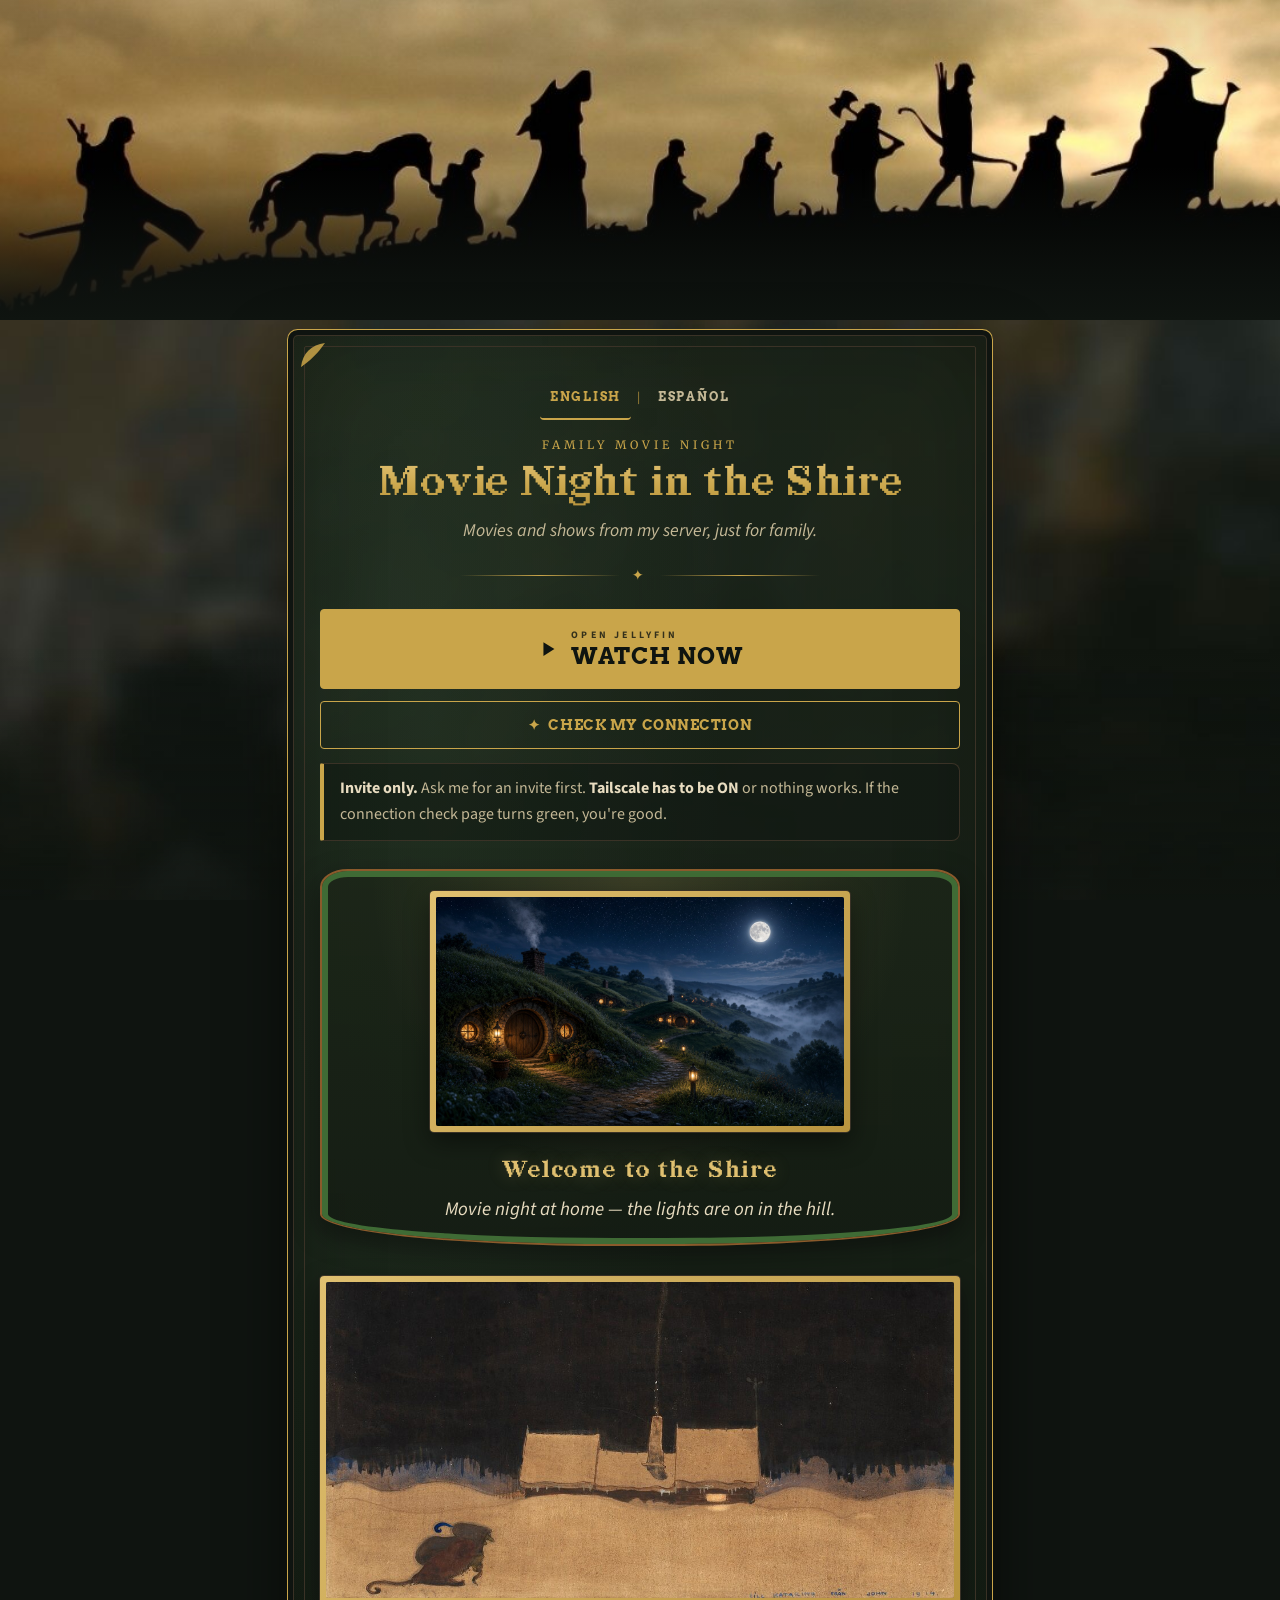
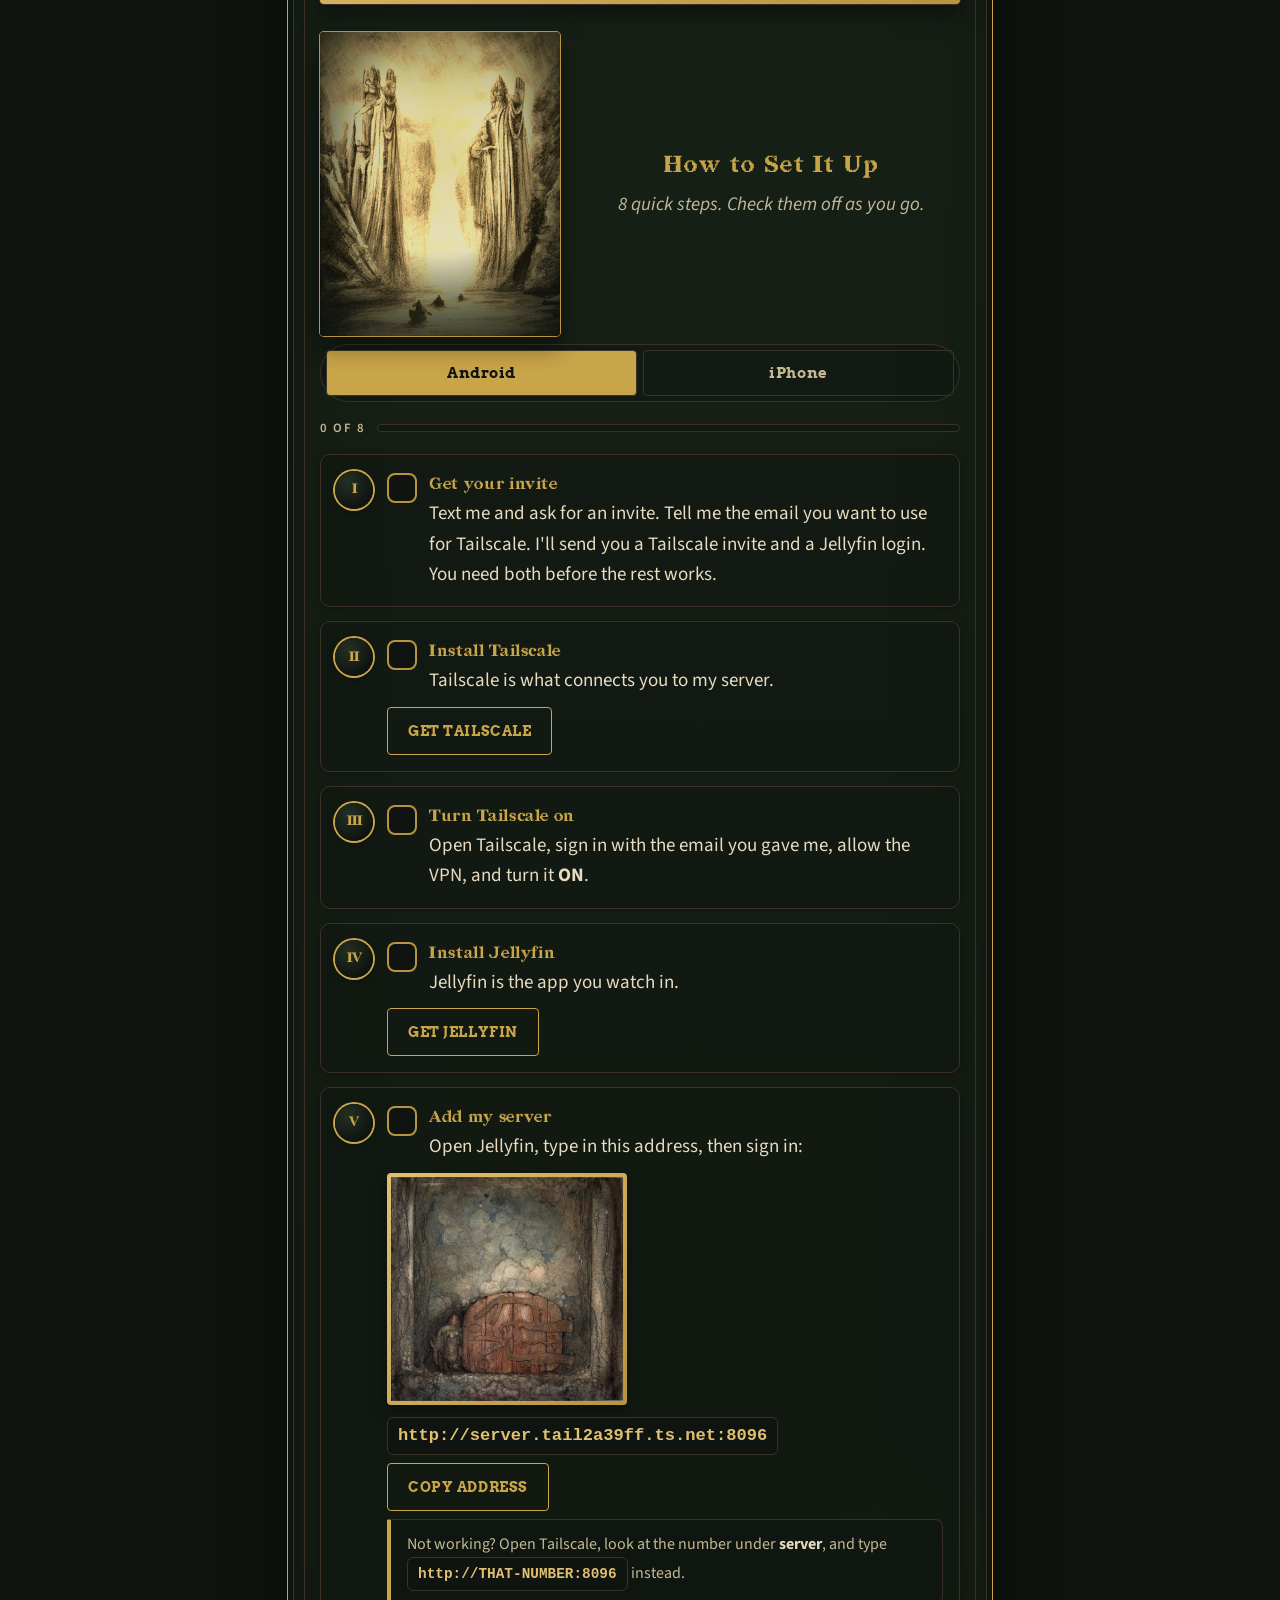
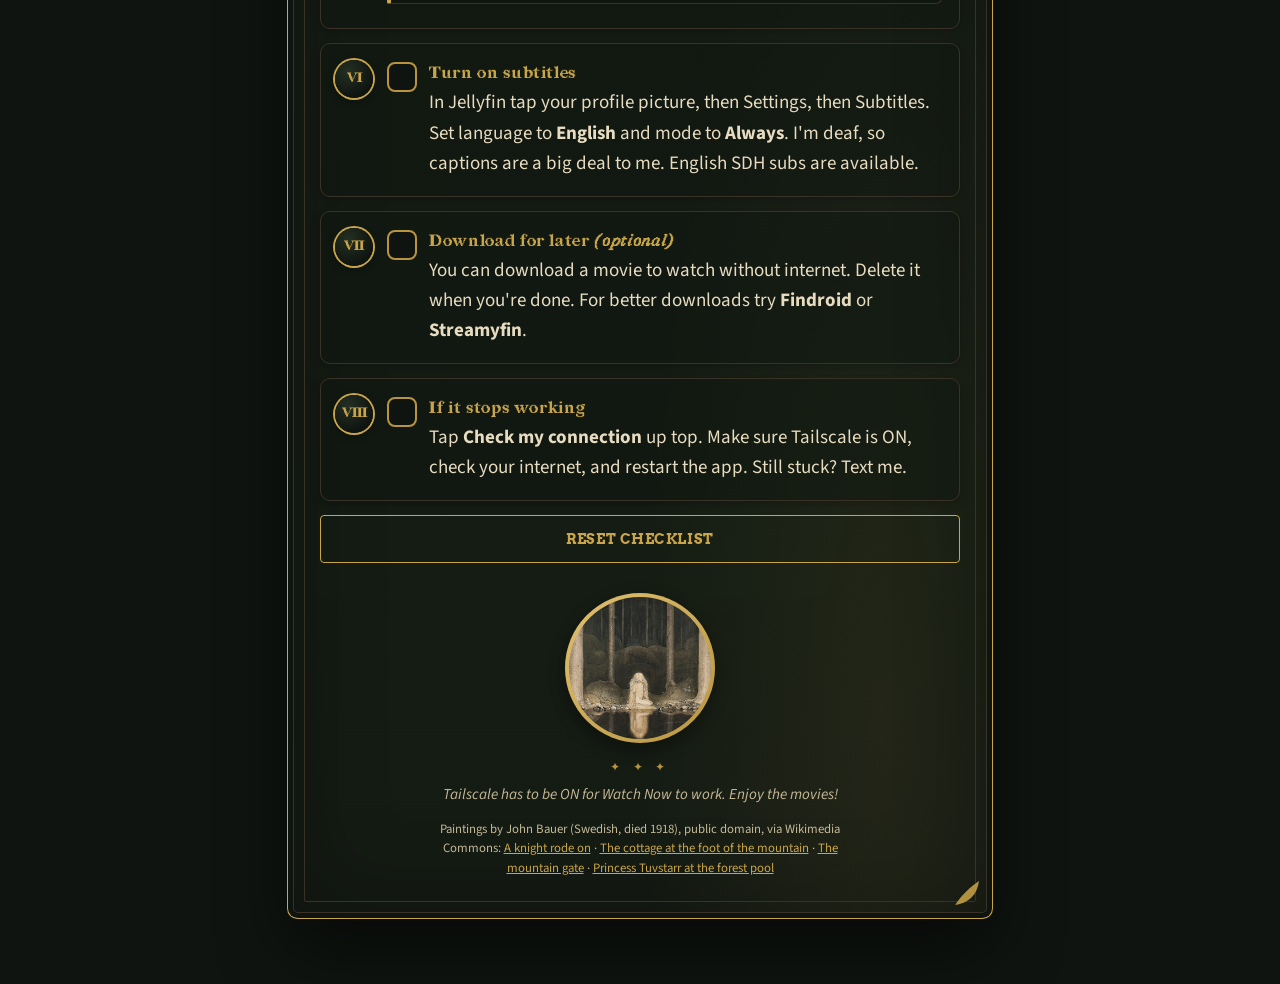
==== commit de1c2c60: "Update Family Movie Night site to match the Server look Add the Fellowship banner, Argonath sketch, " ====
--- a/index.html
+++ b/index.html
@@ -4,14 +4,17 @@
 <meta charset="utf-8">
 <meta name="viewport" content="width=device-width,initial-scale=1">
 <meta name="robots" content="noindex,nofollow,noarchive,nosnippet">
-<meta name="theme-color" content="#08110f">
+<meta name="theme-color" content="#0f1410">
 <title>Movie Night in the Shire</title>
 <link rel="preconnect" href="https://fonts.googleapis.com">
 <link rel="preconnect" href="https://fonts.gstatic.com" crossorigin>
-<link rel="stylesheet" href="https://fonts.googleapis.com/css2?family=Cinzel:wght@500;700&family=EB+Garamond:ital,wght@0,400;0,600;1,400&display=swap">
-<link rel="stylesheet" href="style.css">
+<link rel="stylesheet" href="https://fonts.googleapis.com/css2?family=Arvo:wght@400;700&family=Merriweather:ital,wght@0,400;0,700;1,400&family=Source+Sans+3:ital,wght@0,400;0,600;0,700;1,400&display=swap">
+<link rel="stylesheet" href="style.css?v=20261115b">
 </head>
 <body>
+<header class="fellowship-banner">
+  <img src="art/fellowship-ridge.jpg?v=20261115b" width="1080" height="531" data-i18n-alt="altFellowship" alt="The Fellowship walking along a mountain ridge under a golden sky">
+</header>
 <main>
 <article class="page">
 
@@ -21,7 +24,6 @@
   <button type="button" data-lang="es" aria-pressed="false">Español</button>
 </nav>
 
-<figure class="painting hero"><img src="art/shire-night.png" width="1600" height="900" data-i18n-alt="altHero" alt="The Shire at night with glowing homes under a full moon"></figure>
 <p class="eyebrow" data-i18n="eyebrow">Family movie night</p>
 <h1 data-i18n="h1">Movie Night in the Shire</h1>
 <p class="lede" data-i18n="lede">Movies and shows from my server, just for family.</p>
@@ -38,10 +40,23 @@
 
 <p class="scroll" data-i18n="inviteNote"><b>Invite only.</b> Ask me for an invite first. <b>Tailscale has to be ON</b> or nothing works. If the connection check page turns green, you're good.</p>
 
+<section class="shire-welcome">
+  <figure class="painting hero"><img src="art/shire-night.png" width="1600" height="900" data-i18n-alt="altHero" alt="The Shire at night with glowing homes under a full moon"></figure>
+  <h2 data-i18n="shireWelcome">Welcome to the Shire</h2>
+  <p data-i18n="shireWelcomeSub">Movie night at home — the lights are on in the hill.</p>
+</section>
+
 <figure class="painting banner"><img src="art/bauer-cottage.jpg" width="1100" height="554" data-i18n-alt="altCottage" alt="A small cottage with lit windows at the foot of a dark mountain, by John Bauer" loading="lazy"></figure>
 
-<h2 data-i18n="h2">How to Set It Up</h2>
-<p class="h2-sub" data-i18n="h2sub">8 quick steps. Check them off as you go.</p>
+<section class="argonath">
+  <figure class="argonath-art">
+    <img src="art/argonath.jpg?v=20261115b" width="800" height="1012" data-i18n-alt="altArgonath" alt="Pencil sketch of the Argonath, two giant stone kings with raised hands and boats on the river below" loading="lazy">
+  </figure>
+  <div class="argonath-copy">
+    <h2 data-i18n="h2">How to Set It Up</h2>
+    <p class="h2-sub" data-i18n="h2sub">8 quick steps. Check them off as you go.</p>
+  </div>
+</section>
 
 <div class="tabs" role="tablist" data-i18n-aria="tabsLabel" aria-label="Pick your phone">
   <button class="tab" role="tab" data-t="android" aria-selected="true">Android</button>
@@ -106,6 +121,8 @@
     eyebrow:'Family movie night',
     h1:'Movie Night in the Shire',
     lede:'Movies and shows from my server, just for family.',
+    shireWelcome:'Welcome to the Shire',
+    shireWelcomeSub:'Movie night at home — the lights are on in the hill.',
     openJellyfin:'Open Jellyfin',
     watchNow:'Watch Now',
     checkBtn:'Check my connection',
@@ -142,7 +159,9 @@
     altHero:'The Shire at night with glowing homes under a full moon',
     altCottage:'A small cottage with lit windows at the foot of a dark mountain, by John Bauer',
     altGate:'A big wooden door in a mountain wall, by John Bauer',
-    altTuvstarr:'A girl kneeling by a dark forest pool, by John Bauer'
+    altTuvstarr:'A girl kneeling by a dark forest pool, by John Bauer',
+    altFellowship:'The Fellowship walking along a mountain ridge under a golden sky',
+    altArgonath:'Pencil sketch of the Argonath, two giant stone kings with raised hands and boats on the river below'
   },
   es:{
     title:'Noche de cine en la Comarca',
@@ -150,6 +169,8 @@
     eyebrow:'Noche de cine en familia',
     h1:'Noche de cine en la Comarca',
     lede:'Películas y series de mi servidor, solo para la familia.',
+    shireWelcome:'Bienvenidos a la Comarca',
+    shireWelcomeSub:'Noche de cine en casa: las luces están encendidas en la colina.',
     openJellyfin:'Abrir Jellyfin',
     watchNow:'Ver ahora',
     checkBtn:'Comprobar mi conexión',
@@ -186,7 +207,9 @@
     altHero:'La Comarca de noche, con casas iluminadas bajo la luna llena',
     altCottage:'Una cabaña pequeña con ventanas iluminadas al pie de una montaña oscura, de John Bauer',
     altGate:'Una gran puerta de madera en la pared de una montaña, de John Bauer',
-    altTuvstarr:'Una niña arrodillada junto a un estanque oscuro en el bosque, de John Bauer'
+    altTuvstarr:'Una niña arrodillada junto a un estanque oscuro en el bosque, de John Bauer',
+    altFellowship:'La Comunidad del Anillo caminando por una cresta bajo un cielo dorado',
+    altArgonath:'Boceto a lápiz de los Argonath, dos reyes de piedra gigantes con las manos en alto y barcas en el río'
   }
 };
 const tabs=document.querySelectorAll('.tab');
--- a/style.css
+++ b/style.css
@@ -1,78 +1,103 @@
-/* Movie Night in the Shire: original Middle-earth-inspired design (own CSS/SVG; no studio art or logos) */
+/* Movie Night in the Shire: dark LotR palette (near-black forest, parchment text, gold accents).
+   An earlier "shire" theme backup, index.html.bak-shire, was removed on 2026-11-12
+   when the English/Español toggle was added. Shire wording, shire-night.png, and a
+   cozy "Welcome to the Shire" section are kept so the page still feels like movie
+   night at home in the hill.
+   Fonts: Redaction 50 (self-hosted, OFL, from github.com/jeremymickel/Redaction) for
+   main titles; Merriweather for smaller headings; Source Sans 3 for body.
+   Own CSS/SVG; no studio art or logos. */
+
+@font-face{
+  font-family:"Redaction 50";
+  src:url("fonts/Redaction50-Regular.woff2") format("woff2");
+  font-weight:400;
+  font-style:normal;
+  font-display:swap;
+}
+@font-face{
+  font-family:"Redaction 50";
+  src:url("fonts/Redaction50-Italic.woff2") format("woff2");
+  font-weight:400;
+  font-style:italic;
+  font-display:swap;
+}
+@font-face{
+  font-family:"Redaction 50";
+  src:url("fonts/Redaction50-Bold.woff2") format("woff2");
+  font-weight:700;
+  font-style:normal;
+  font-display:swap;
+}
+
 *{box-sizing:border-box}
 :root{
-  --night:#08110f;
-  --night-2:#0e1c1a;
-  --mist:#1b2e33;
-  --parchment:#f4e9cf;
-  --parchment-2:#ead9b2;
-  --parchment-edge:#c9ad72;
-  --ink:#231c12;
-  --ink-soft:#5a4a33;
-  --forest:#1f4030;
-  --forest-2:#2d5a43;
-  --gold:#c8a24a;
-  --gold-hi:#f1d98a;
-  --gold-lo:#8c6a23;
-  --ember:#a8432a;
-  --ok:#2f7a4a;
-  --serif:"EB Garamond",Georgia,"Palatino Linotype",Palatino,serif;
-  --display:"Cinzel",Georgia,"Times New Roman",serif;
-}
-html{scroll-behavior:smooth;-webkit-text-size-adjust:100%}
+  --night:#0f1410;
+  --night-2:#1a2419;
+  --mist:#1a2419;
+  --parchment:#e8dcc0;
+  --ink:#e8dcc0;
+  --ink-soft:#c4b896;
+  --forest:#4a6b4a;
+  --forest-2:#4a6b4a;
+  --gold:#c9a54a;
+  --gold-hi:#e0c070;
+  --gold-lo:#b8943e;
+  --border:#3a3226;
+  --ember:#e07a5f;
+  --ok:#8ec28e;
+  --door:#3f6b35;
+  --wood:#8b5a2b;
+  --candle:#e0c070;
+  --title:"Redaction 50", Georgia, serif;
+  --display:"Merriweather", Georgia, serif;
+  --sans:"Source Sans 3", system-ui, sans-serif;
+}
+html{scroll-behavior:smooth;-webkit-text-size-adjust:100%;overflow-x:hidden;max-width:100%}
 body{
-  margin:0;min-height:100vh;color:var(--ink);
-  font:19px/1.6 var(--serif);
+  margin:0;min-height:100vh;max-width:100%;overflow-x:hidden;color:var(--ink);
+  font:19px/1.6 var(--sans);
   background-color:var(--night);
-  background-image:
-    radial-gradient(1px 1px at 12% 18%,#fff8 50%,transparent 51%),
-    radial-gradient(1px 1px at 27% 8%,#fff6 50%,transparent 51%),
-    radial-gradient(1.5px 1.5px at 44% 22%,#fffa 50%,transparent 51%),
-    radial-gradient(1px 1px at 63% 12%,#fff7 50%,transparent 51%),
-    radial-gradient(1.5px 1.5px at 81% 26%,#fff9 50%,transparent 51%),
-    radial-gradient(1px 1px at 92% 6%,#fff6 50%,transparent 51%),
-    radial-gradient(1px 1px at 7% 38%,#fff5 50%,transparent 51%),
-    radial-gradient(1px 1px at 71% 40%,#fff5 50%,transparent 51%),
-    radial-gradient(ellipse 70% 45% at 50% 0%,rgba(200,162,74,.16),transparent 70%),
-    linear-gradient(180deg,#060d0c 0%,var(--night-2) 45%,var(--mist) 100%);
+  background-image:url("art/rivendell-bg.jpg?v=20261115b");
+  background-size:cover;
+  background-position:center 42%;
+  background-repeat:no-repeat;
   background-attachment:fixed;
 }
-/* misty mountain range along the bottom of the sky */
+/* soft ground fade so the Rivendell backdrop eases into the forest floor */
 body::after{
-  content:"";position:fixed;left:0;right:0;bottom:0;height:42vh;z-index:0;pointer-events:none;
-  background:
-    linear-gradient(180deg,transparent 0%,rgba(8,17,15,.55) 70%,var(--night) 100%),
-    url("data:image/svg+xml,%3Csvg xmlns='http://www.w3.org/2000/svg' viewBox='0 0 1200 300' preserveAspectRatio='none'%3E%3Cpath d='M0 300V190l90-60 70 40 110-95 80 70 60-30 120 90 90-120 100 85 70-45 120 100 90-70 110 60 90-40v135z' fill='%23142528'/%3E%3Cpath d='M0 300v-60l120-50 90 45 140-80 110 70 130-60 120 75 150-90 110 70 120-40 110 50v70z' fill='%230d1a1b'/%3E%3C/svg%3E") bottom/100% 100% no-repeat;
-}
-main{position:relative;z-index:1;max-width:720px;margin:0 auto;padding:28px 14px 72px}
-
-/* ---------- the parchment page ---------- */
+  content:"";position:fixed;left:0;right:0;bottom:0;height:28vh;z-index:0;pointer-events:none;
+  background:linear-gradient(180deg,transparent 0%,rgba(15,20,16,.55) 100%);
+}
+main{position:relative;z-index:1;max-width:720px;width:100%;margin:0 auto;padding:28px 14px 72px;min-width:0}
+img,svg,video{max-width:100%}
+.page,.shire-welcome,.painting,.argonath,.actions,.tabs,.steps{max-width:100%;min-width:0}
+
+/* ---------- the dark forest page ---------- */
 .page{
   position:relative;
   background:
-    radial-gradient(ellipse 60% 40% at 20% 10%,rgba(255,252,238,.7),transparent 70%),
-    radial-gradient(ellipse 50% 35% at 85% 95%,rgba(176,140,74,.22),transparent 70%),
-    linear-gradient(180deg,#fbf3df 0%,var(--parchment) 35%,var(--parchment-2) 100%);
+    radial-gradient(ellipse 60% 40% at 20% 10%,rgba(74,107,74,.18),transparent 70%),
+    radial-gradient(ellipse 50% 35% at 85% 95%,rgba(201,165,74,.08),transparent 70%),
+    linear-gradient(180deg,rgba(26,36,25,.88) 0%,rgba(21,28,20,.90) 100%);
   border-radius:4px;
   padding:40px 26px 34px;
-  box-shadow:0 0 0 1px var(--gold-lo),0 0 0 6px #10201b,0 0 0 7px var(--gold),0 30px 70px rgba(0,0,0,.6),inset 0 0 90px rgba(150,115,55,.18);
-}
-.page::before{ /* inner gilded rule */
-  content:"";position:absolute;inset:10px;border:1px solid rgba(140,106,35,.55);border-radius:2px;pointer-events:none;
+  box-shadow:0 0 0 1px var(--border),0 0 0 6px #0f1410,0 0 0 7px var(--gold),0 30px 70px rgba(0,0,0,.6),inset 0 0 90px rgba(0,0,0,.25);
+}
+.page::before{ /* inner rule */
+  content:"";position:absolute;inset:10px;border:1px solid var(--border);border-radius:2px;pointer-events:none;
 }
 .page::after{ /* corner leaves */
   content:"";position:absolute;inset:4px;pointer-events:none;
   background:
-    url("data:image/svg+xml,%3Csvg xmlns='http://www.w3.org/2000/svg' viewBox='0 0 40 40'%3E%3Cpath d='M4 36C6 18 18 6 36 4 30 12 24 22 4 36z' fill='%23c8a24a' opacity='.85'/%3E%3Cpath d='M5 35C14 24 22 15 33 7' stroke='%238c6a23' stroke-width='1' fill='none'/%3E%3C/svg%3E") top left/30px no-repeat,
-    url("data:image/svg+xml,%3Csvg xmlns='http://www.w3.org/2000/svg' viewBox='0 0 40 40'%3E%3Cpath d='M36 4C34 22 22 34 4 36 10 28 16 18 36 4z' fill='%23c8a24a' opacity='.85'/%3E%3Cpath d='M35 5C26 16 18 25 7 33' stroke='%238c6a23' stroke-width='1' fill='none'/%3E%3C/svg%3E") bottom right/30px no-repeat;
-}
-
+    url("data:image/svg+xml,%3Csvg xmlns='http://www.w3.org/2000/svg' viewBox='0 0 40 40'%3E%3Cpath d='M4 36C6 18 18 6 36 4 30 12 24 22 4 36z' fill='%23c9a54a' opacity='.85'/%3E%3Cpath d='M5 35C14 24 22 15 33 7' stroke='%23b8943e' stroke-width='1' fill='none'/%3E%3C/svg%3E") top left/30px no-repeat,
+    url("data:image/svg+xml,%3Csvg xmlns='http://www.w3.org/2000/svg' viewBox='0 0 40 40'%3E%3Cpath d='M36 4C34 22 22 34 4 36 10 28 16 18 36 4z' fill='%23c9a54a' opacity='.85'/%3E%3Cpath d='M35 5C26 16 18 25 7 33' stroke='%23b8943e' stroke-width='1' fill='none'/%3E%3C/svg%3E") bottom right/30px no-repeat;
+}
 
 /* ---------- language toggle ---------- */
 .lang-switch{
   display:flex;align-items:center;justify-content:center;gap:4px;
   margin:0 0 16px;position:relative;z-index:1;
-  font-family:var(--display);font-size:.78rem;letter-spacing:.14em;text-transform:uppercase;
+  font-family:var(--sans);font-size:.78rem;letter-spacing:.14em;text-transform:uppercase;font-weight:600;
 }
 .lang-switch button{
   appearance:none;-webkit-appearance:none;background:transparent;border:0;cursor:pointer;
@@ -80,23 +105,27 @@
   padding:8px 10px;min-height:44px;border-bottom:2px solid transparent;
 }
 .lang-switch button[aria-pressed=true]{
-  color:var(--forest);font-weight:700;border-bottom-color:var(--gold);
+  color:var(--gold);font-weight:700;border-bottom-color:var(--gold);
 }
 .lang-switch .sep{color:var(--gold-lo);opacity:.75;user-select:none;padding:0 2px}
 
 /* ---------- header ---------- */
-.crest{display:block;width:64px;height:64px;margin:0 auto 6px;filter:drop-shadow(0 2px 6px rgba(140,106,35,.35))}
+.crest{display:block;width:64px;height:64px;margin:0 auto 6px;filter:drop-shadow(0 2px 6px rgba(201,165,74,.35))}
 .eyebrow{
   text-align:center;font-family:var(--display);font-size:.72rem;letter-spacing:.35em;
-  text-transform:uppercase;color:var(--gold-lo);margin:0 0 6px;
-}
+  text-transform:uppercase;color:var(--gold);margin:0 0 6px;
+}
+h1,h2,h3,h4,h5,h6{color:var(--gold)}
+h1,h2{font-family:var(--title);font-weight:700}
+h3,h4,h5,h6{font-family:var(--display);font-weight:700}
 h1{
-  font-family:var(--display);font-weight:700;text-align:center;
+  text-align:center;
   font-size:clamp(1.75rem,6vw,2.6rem);line-height:1.12;letter-spacing:.04em;margin:0 0 10px;
-  color:var(--forest);
+  color:var(--gold);
+  text-shadow:0 2px 18px rgba(0,0,0,.55);
 }
 @supports (-webkit-background-clip:text){
-  h1{background:linear-gradient(180deg,#2d5a43 0%,#1a3527 60%,#0f2219 100%);-webkit-background-clip:text;background-clip:text;color:transparent}
+  h1{background:linear-gradient(180deg,#e0c070 0%,#c9a54a 60%,#b8943e 100%);-webkit-background-clip:text;background-clip:text;color:transparent;text-shadow:none}
 }
 .lede{text-align:center;font-style:italic;color:var(--ink-soft);font-size:1.12rem;margin:0 auto 4px;max-width:30em}
 .flourish{display:flex;align-items:center;gap:12px;margin:18px auto 22px;max-width:360px;color:var(--gold)}
@@ -107,92 +136,114 @@
 .actions{display:grid;gap:12px;margin:6px 0 8px}
 .gate{ /* main "Watch Now" button */
   display:flex;align-items:center;justify-content:center;gap:12px;text-decoration:none;
-  font-family:var(--display);font-weight:700;font-size:1.25rem;letter-spacing:.12em;text-transform:uppercase;
-  color:#22180a;padding:20px 18px;border-radius:999px;
-  background:linear-gradient(180deg,#fff3c4 0%,var(--gold-hi) 18%,var(--gold) 55%,var(--gold-lo) 100%);
-  border:1px solid #6e5219;
-  box-shadow:0 0 0 3px rgba(241,217,138,.35),0 10px 28px rgba(140,106,35,.45),inset 0 1px 0 #fff8e0;
-  transition:transform .15s,box-shadow .15s,filter .15s;
-}
-.gate:hover,.gate:focus-visible{filter:brightness(1.06);transform:translateY(-2px);box-shadow:0 0 0 4px rgba(241,217,138,.5),0 14px 34px rgba(140,106,35,.55),inset 0 1px 0 #fff8e0}
+  font-family:var(--sans);font-weight:700;font-size:1.15rem;letter-spacing:.08em;text-transform:uppercase;
+  color:#0f1410;padding:20px 18px;border-radius:999px;
+  background:linear-gradient(180deg,#e0c070 0%,var(--gold) 55%,var(--gold-lo) 100%);
+  border:1px solid var(--gold-lo);
+  box-shadow:0 0 0 3px rgba(224,192,112,.25),0 10px 28px rgba(0,0,0,.45),inset 0 1px 0 #f3e3b0;
+  transition:transform .15s,box-shadow .15s,filter .15s,background .15s;
+}
+.gate:hover,.gate:focus-visible{background:linear-gradient(180deg,#ead086 0%,var(--gold-hi) 55%,var(--gold) 100%);transform:translateY(-2px);box-shadow:0 0 0 4px rgba(224,192,112,.4),0 14px 34px rgba(0,0,0,.5),inset 0 1px 0 #f3e3b0}
 .gate svg{width:22px;height:22px;flex:none}
 .gate-txt{display:flex;flex-direction:column;align-items:flex-start;line-height:1.05;font-size:1.45rem}
-.gate-txt small{font-size:.62rem;letter-spacing:.32em;opacity:.8;margin-bottom:4px}
+.gate-txt small{font-size:.62rem;letter-spacing:.32em;opacity:.8;margin-bottom:4px;font-family:var(--sans)}
 .btn{
   display:inline-flex;align-items:center;justify-content:center;gap:8px;min-height:48px;
   padding:11px 20px;border-radius:999px;cursor:pointer;text-decoration:none;
-  font-family:var(--display);font-weight:700;font-size:.88rem;letter-spacing:.1em;text-transform:uppercase;
-  color:var(--gold-hi);background:linear-gradient(180deg,var(--forest-2),var(--forest));
-  border:1px solid var(--gold);box-shadow:0 4px 12px rgba(31,64,48,.3);
-  transition:filter .15s,transform .15s;
-}
-.btn:hover,.btn:focus-visible{filter:brightness(1.15);transform:translateY(-1px)}
-.btn.ghost{background:transparent;color:var(--forest);border:1.5px solid var(--forest-2);box-shadow:none}
-.btn.ghost:hover{background:rgba(45,90,67,.08)}
+  font-family:var(--sans);font-weight:700;font-size:.88rem;letter-spacing:.1em;text-transform:uppercase;
+  color:#0f1410;background:var(--gold);
+  border:1px solid var(--gold-lo);box-shadow:0 4px 12px rgba(0,0,0,.3);
+  transition:filter .15s,transform .15s,background .15s,color .15s;
+}
+.btn:hover,.btn:focus-visible{background:var(--gold-hi);transform:translateY(-1px)}
+.btn.ghost{background:transparent;color:var(--gold);border:1.5px solid var(--border);box-shadow:none}
+.btn.ghost:hover{background:rgba(74,107,74,.28);border-color:var(--gold)}
 .btn.wide{width:100%}
+a{color:var(--gold)}
+a:hover,a:focus-visible{color:var(--gold-hi)}
 a:focus-visible,button:focus-visible,input:focus-visible{outline:3px solid var(--gold);outline-offset:3px}
 
 /* ---------- notes & code ---------- */
 .scroll{
-  background:rgba(31,64,48,.07);border:1px solid rgba(140,106,35,.35);border-left:4px solid var(--gold);
+  background:rgba(15,20,16,.45);border:1px solid var(--border);border-left:4px solid var(--gold);
   border-radius:2px 8px 8px 2px;padding:12px 16px;margin:14px 0;color:var(--ink-soft);font-size:1rem;
 }
-.scroll b{color:var(--forest)}
+.scroll b{color:var(--parchment)}
 code{
   display:inline-block;max-width:100%;overflow-wrap:anywhere;
   font:600 .9em/1.4 ui-monospace,"SF Mono",Consolas,monospace;
-  color:var(--gold-hi);background:#1a1710;border:1px solid #4a3d22;border-radius:6px;padding:6px 10px;
+  color:var(--gold-hi);background:#0f1410;border:1px solid var(--border);border-radius:6px;padding:6px 10px;
 }
 
 /* ---------- chapter headings ---------- */
 h2{
-  font-family:var(--display);font-weight:700;text-align:center;color:var(--forest);
+  text-align:center;
   font-size:clamp(1.15rem,4vw,1.45rem);letter-spacing:.08em;margin:34px 0 4px;
 }
 .h2-sub{text-align:center;font-style:italic;color:var(--ink-soft);margin:0 0 18px}
 
+/* ---------- cozy Shire welcome (hobbit-hole accents) ---------- */
+.shire-welcome{
+  margin:28px 0 10px;
+  padding:20px 16px 18px;
+  text-align:center;
+  background:
+    radial-gradient(ellipse at 50% 0%, rgba(224,192,112,.16), transparent 60%),
+    linear-gradient(180deg,rgba(28,38,24,.86) 0%,rgba(20,28,19,.90) 100%);
+  border:2px solid var(--wood);
+  border-radius:28px 28px 46% 46% / 18px 18px 32px 32px;
+  box-shadow:inset 0 0 0 6px var(--door),0 10px 28px rgba(0,0,0,.4);
+  position:relative;z-index:1;
+}
+.shire-welcome .painting{margin:0 auto 14px;max-width:420px}
+.shire-welcome h2{
+  font-family:var(--title);color:var(--candle);margin:8px 0 6px;
+  text-shadow:0 0 18px rgba(224,192,112,.25);
+}
+.shire-welcome p{margin:0 auto;max-width:28em;color:var(--parchment);font-style:italic}
+
 /* ---------- tabs ---------- */
-.tabs{display:flex;gap:6px;padding:5px;margin:0 0 16px;border-radius:999px;background:rgba(31,64,48,.1);border:1px solid rgba(140,106,35,.35)}
+.tabs{display:flex;gap:6px;padding:5px;margin:0 0 16px;border-radius:999px;background:rgba(15,20,16,.45);border:1px solid var(--border)}
 .tab{
   flex:1;min-height:46px;border:0;border-radius:999px;cursor:pointer;background:transparent;
-  font-family:var(--display);font-weight:700;font-size:.92rem;letter-spacing:.1em;color:var(--forest);
-}
-.tab[aria-selected=true]{background:linear-gradient(180deg,var(--forest-2),var(--forest));color:var(--gold-hi);box-shadow:0 3px 10px rgba(31,64,48,.35),inset 0 0 0 1px var(--gold)}
+  font-family:var(--sans);font-weight:700;font-size:.92rem;letter-spacing:.1em;color:var(--ink-soft);
+}
+.tab[aria-selected=true]{background:var(--gold);color:#0f1410;box-shadow:0 3px 10px rgba(0,0,0,.35)}
 
 /* ---------- the checklist (chapters) ---------- */
 ol.steps{list-style:none;margin:0;padding:0;counter-reset:ch}
 ol.steps li{
   counter-increment:ch;position:relative;
   margin:0 0 14px;padding:16px 16px 16px 66px;
-  background:linear-gradient(180deg,rgba(255,252,240,.75),rgba(244,233,207,.6));
-  border:1px solid rgba(140,106,35,.4);border-radius:10px;
-  box-shadow:0 2px 10px rgba(60,45,20,.08);
+  background:rgba(15,20,16,.45);
+  border:1px solid var(--border);border-radius:10px;
+  box-shadow:0 2px 10px rgba(0,0,0,.25);
   transition:opacity .2s,background .2s;
 }
 ol.steps li::before{ /* roman numeral seal */
   content:counter(ch,upper-roman);position:absolute;left:14px;top:16px;
   width:38px;height:38px;border-radius:50%;display:grid;place-items:center;
-  font:700 .85rem/1 var(--display);color:var(--gold-hi);
-  background:radial-gradient(circle at 35% 30%,var(--forest-2),var(--forest) 70%);
-  box-shadow:0 0 0 2px var(--gold),0 3px 8px rgba(31,64,48,.35);
+  font:700 .85rem/1 var(--title);color:var(--gold);
+  background:radial-gradient(circle at 35% 30%,#243023,var(--night) 70%);
+  box-shadow:0 0 0 2px var(--gold),0 3px 8px rgba(0,0,0,.35);
 }
 ol.steps label{display:flex;gap:12px;align-items:flex-start;cursor:pointer}
 ol.steps .txt{flex:1}
-ol.steps .title{display:block;font-family:var(--display);font-weight:700;font-size:1.02rem;letter-spacing:.04em;color:var(--forest);margin-bottom:2px}
+ol.steps .title{display:block;font-family:var(--title);font-weight:700;font-size:1.02rem;letter-spacing:.04em;color:var(--gold);margin-bottom:2px}
 ol.steps input[type=checkbox]{
   appearance:none;-webkit-appearance:none;flex:none;margin:2px 0 0;width:30px;height:30px;cursor:pointer;
-  border:2px solid var(--gold-lo);border-radius:8px;background:#fffaf0;display:grid;place-items:center;
-}
-ol.steps input[type=checkbox]::after{content:"";width:14px;height:8px;border:3px solid var(--forest);border-top:0;border-right:0;transform:rotate(-45deg) translate(1px,-2px) scale(0);transition:transform .15s}
-ol.steps input[type=checkbox]:checked{background:var(--gold-hi);border-color:var(--forest)}
+  border:2px solid var(--gold-lo);border-radius:8px;background:#0f1410;display:grid;place-items:center;
+}
+ol.steps input[type=checkbox]::after{content:"";width:14px;height:8px;border:3px solid #0f1410;border-top:0;border-right:0;transform:rotate(-45deg) translate(1px,-2px) scale(0);transition:transform .15s}
+ol.steps input[type=checkbox]:checked{background:var(--gold);border-color:var(--gold)}
 ol.steps input[type=checkbox]:checked::after{transform:rotate(-45deg) translate(1px,-2px) scale(1)}
-ol.steps li.done{opacity:.6;background:rgba(234,217,178,.5)}
+ol.steps li.done{opacity:.65;background:rgba(15,20,16,.25)}
 ol.steps li.done .title{text-decoration:line-through;text-decoration-color:var(--gold-lo)}
 ol.steps li.done::before{content:"✓";font-size:1rem}
 ol.steps .more{margin:10px 0 0}
 ol.steps .more p{margin:8px 0}
-.progress{display:flex;align-items:center;gap:12px;margin:0 0 16px;font-family:var(--display);font-size:.8rem;letter-spacing:.12em;color:var(--ink-soft);text-transform:uppercase}
-.progress .bar{flex:1;height:8px;border-radius:999px;background:rgba(31,64,48,.12);overflow:hidden;border:1px solid rgba(140,106,35,.35)}
+.progress{display:flex;align-items:center;gap:12px;margin:0 0 16px;font-family:var(--sans);font-size:.8rem;letter-spacing:.12em;color:var(--ink-soft);text-transform:uppercase;font-weight:600}
+.progress .bar{flex:1;height:8px;border-radius:999px;background:rgba(15,20,16,.55);overflow:hidden;border:1px solid var(--border)}
 .progress .bar i{display:block;height:100%;width:0;background:linear-gradient(90deg,var(--gold-lo),var(--gold-hi));transition:width .3s}
 
 /* ---------- status lines (check page) ---------- */
@@ -200,26 +251,26 @@
 .beacon .glow{animation:breathe 3.2s ease-in-out infinite;transform-origin:60px 60px}
 @keyframes breathe{50%{opacity:.55;transform:scale(.92)}}
 .status-list{list-style:none;padding:0;margin:22px 0}
-.status-list li{display:flex;gap:14px;align-items:center;padding:14px 16px;margin:0 0 10px;border-radius:10px;background:rgba(255,252,240,.7);border:1px solid rgba(140,106,35,.4)}
+.status-list li{display:flex;gap:14px;align-items:center;padding:14px 16px;margin:0 0 10px;border-radius:10px;background:rgba(15,20,16,.45);border:1px solid var(--border)}
 .status-list .dot{flex:none;width:18px;height:18px;border-radius:50%;background:#b9a57a;box-shadow:0 0 0 3px rgba(185,165,122,.25)}
-.status-list .ok .dot{background:var(--ok);box-shadow:0 0 0 3px rgba(47,122,74,.25),0 0 12px rgba(47,122,74,.6)}
-.status-list .bad .dot{background:var(--ember);box-shadow:0 0 0 3px rgba(168,67,42,.25),0 0 12px rgba(168,67,42,.6)}
+.status-list .ok .dot{background:var(--ok);box-shadow:0 0 0 3px rgba(142,194,142,.25),0 0 12px rgba(142,194,142,.6)}
+.status-list .bad .dot{background:var(--ember);box-shadow:0 0 0 3px rgba(224,122,95,.25),0 0 12px rgba(224,122,95,.6)}
 .status-list .wait .dot{animation:breathe 1.2s ease-in-out infinite}
-.status-list strong{display:block;font-family:var(--display);font-size:.95rem;letter-spacing:.05em;color:var(--forest)}
+.status-list strong{display:block;font-family:var(--display);font-size:.95rem;letter-spacing:.05em;color:var(--gold)}
 .status-list span{color:var(--ink-soft);font-size:.98rem}
 .center{text-align:center}
 .row{display:flex;flex-wrap:wrap;gap:10px;justify-content:center;margin-top:18px}
 
 /* ---------- fellowship (devices page) ---------- */
-.summary{text-align:center;font-family:var(--display);letter-spacing:.06em;color:var(--forest);font-size:1.05rem;margin:0 0 4px}
+.summary{text-align:center;font-family:var(--display);letter-spacing:.06em;color:var(--gold);font-size:1.05rem;margin:0 0 4px}
 .updated{text-align:center;font-style:italic;color:var(--ink-soft);font-size:.95rem;margin:0 0 18px}
 .fellows{display:grid;gap:12px;grid-template-columns:repeat(auto-fill,minmax(240px,1fr))}
-.fellow{display:flex;gap:14px;align-items:center;padding:14px 16px;border-radius:12px;background:rgba(255,252,240,.72);border:1px solid rgba(140,106,35,.4);box-shadow:0 2px 10px rgba(60,45,20,.08)}
+.fellow{display:flex;gap:14px;align-items:center;padding:14px 16px;border-radius:12px;background:rgba(15,20,16,.45);border:1px solid var(--border);box-shadow:0 2px 10px rgba(0,0,0,.25)}
 .orb{flex:none;width:42px;height:42px;border-radius:50%;background:radial-gradient(circle at 35% 30%,#d9c8a0,#8d7a55 70%);box-shadow:inset 0 -4px 8px rgba(0,0,0,.25)}
 .fellow.on .orb{background:radial-gradient(circle at 35% 30%,#b8f0c8,#3d9a5f 55%,#1d5233 100%);box-shadow:0 0 14px rgba(61,154,95,.6),inset 0 -4px 8px rgba(0,0,0,.25)}
 .fellow.off .orb{background:radial-gradient(circle at 35% 30%,#f2c0a8,#b4553a 55%,#5e2416 100%);box-shadow:inset 0 -4px 8px rgba(0,0,0,.3);opacity:.85}
 .fellow .who{min-width:0}
-.fellow .name{display:block;font-family:var(--display);font-weight:700;font-size:.98rem;letter-spacing:.03em;color:var(--forest);overflow-wrap:anywhere}
+.fellow .name{display:block;font-family:var(--display);font-weight:700;font-size:.98rem;letter-spacing:.03em;color:var(--parchment);overflow-wrap:anywhere}
 .fellow .meta{display:block;color:var(--ink-soft);font-size:.92rem;overflow-wrap:anywhere}
 .fellow .state{display:block;font-size:.88rem;font-weight:600}
 .fellow.on .state{color:var(--ok)}
@@ -241,11 +292,119 @@
 }
 
 /* ---------- John Bauer paintings (public domain) ---------- */
-.painting{margin:0 auto 22px;padding:6px;background:linear-gradient(135deg,#f1d98a,#8c6a23);border-radius:4px;box-shadow:0 0 0 1px #5e4716,0 10px 26px rgba(40,28,8,.35)}
+.painting{margin:0 auto 22px;padding:6px;background:linear-gradient(135deg,var(--gold-hi),var(--gold-lo));border-radius:4px;box-shadow:0 0 0 1px var(--border),0 10px 26px rgba(0,0,0,.45)}
 .painting img{display:block;width:100%;height:auto;border-radius:2px;box-shadow:inset 0 0 0 1px rgba(0,0,0,.3)}
 .painting.hero{max-width:420px;margin-bottom:20px}
 .painting.banner{margin:30px 0 6px}
-.step-art{display:block;width:100%;max-width:240px;height:auto;margin:6px 0 12px;padding:4px;border-radius:4px;background:linear-gradient(135deg,#f1d98a,#8c6a23);box-shadow:0 6px 16px rgba(40,28,8,.3)}
-.foot-art{display:block;width:150px;height:auto;margin:0 auto 14px;padding:4px;border-radius:50%;background:linear-gradient(135deg,#f1d98a,#8c6a23);box-shadow:0 6px 16px rgba(40,28,8,.3);aspect-ratio:1;object-fit:cover}
+.step-art{display:block;width:100%;max-width:240px;height:auto;margin:6px 0 12px;padding:4px;border-radius:4px;background:linear-gradient(135deg,var(--gold-hi),var(--gold-lo));box-shadow:0 6px 16px rgba(0,0,0,.35)}
+.foot-art{display:block;width:150px;height:auto;margin:0 auto 14px;padding:4px;border-radius:50%;background:linear-gradient(135deg,var(--gold-hi),var(--gold-lo));box-shadow:0 6px 16px rgba(0,0,0,.35);aspect-ratio:1;object-fit:cover}
 .credits{font-style:normal;font-size:.8rem;line-height:1.5;margin:14px auto 0;max-width:34em;color:var(--ink-soft)}
-.credits a{color:var(--forest-2)}
+.credits a{color:var(--gold)}
+.credits a:hover{color:var(--gold-hi)}
+
+/* Buttons use Arvo (user request Nov 15) */
+button,.btn,.gate,.tab,.gate-txt{font-family:"Arvo",Georgia,serif !important;letter-spacing:.04em}
+
+/* Square, clean buttons (user request Nov 15) */
+button,.btn,.gate,.tab{border-radius:4px !important;box-shadow:none !important;text-shadow:none !important;background-image:none !important}
+.gate{background:var(--gold) !important;color:#0f1410 !important;border:1px solid var(--gold) !important}
+.gate:hover{background:#e0c070 !important}
+.btn{background:transparent;border:1px solid var(--gold) !important;color:var(--gold)}
+.btn:hover{background:rgba(201,165,74,.12)}
+.tab{border:1px solid #3a3226 !important}
+
+/* ---------- Fellowship header banner (full-width, silhouettes stay in frame) ---------- */
+.fellowship-banner{
+  position:relative;
+  z-index:1;
+  width:100%;
+  max-width:100%;
+  margin:0;
+  overflow:hidden;
+  height:clamp(160px,32vw,320px);
+  background:#0f1410;
+}
+.fellowship-banner img{
+  display:block;
+  width:100%;
+  height:100%;
+  object-fit:cover;
+  object-position:center 80%;
+}
+.fellowship-banner::after{
+  content:"";
+  position:absolute;
+  inset:0;
+  pointer-events:none;
+  background:linear-gradient(180deg,rgba(15,20,16,.10) 0%,transparent 28%,transparent 52%,rgba(15,20,16,.72) 84%,#0f1410 100%);
+}
+body:has(.fellowship-banner) main{padding-top:16px}
+
+/* ---------- Argonath section art (sepia/gold + vignette) ---------- */
+.argonath{
+  display:flex;
+  align-items:center;
+  gap:22px;
+  margin:28px 0 8px;
+  max-width:100%;
+  min-width:0;
+}
+.argonath-art{
+  position:relative;
+  flex:0 0 38%;
+  max-width:240px;
+  min-width:0;
+  margin:0;
+  overflow:hidden;
+  border-radius:4px;
+  background:#0f1410;
+  box-shadow:0 0 0 1px var(--gold-lo),0 10px 26px rgba(0,0,0,.45);
+}
+.argonath-art img{
+  display:block;
+  width:100%;
+  max-width:100%;
+  height:auto;
+  /* stronger gold/sepia so it isn't plain gray */
+  filter:sepia(.85) saturate(1.45) brightness(.88) contrast(1.12);
+}
+.argonath-art::after{
+  content:"";
+  position:absolute;
+  inset:0;
+  pointer-events:none;
+  background:
+    radial-gradient(ellipse at 50% 38%,rgba(201,165,74,.38) 0%,rgba(201,165,74,.14) 42%,rgba(15,20,16,.7) 100%),
+    linear-gradient(180deg,rgba(201,165,74,.20),transparent 28%,transparent 72%,rgba(15,20,16,.5));
+  box-shadow:inset 0 0 70px 16px rgba(15,20,16,.55);
+}
+.argonath-copy{flex:1;min-width:0}
+.argonath-copy h2{margin:0 0 6px}
+.argonath-copy .h2-sub{margin:0}
+
+@media (max-width:560px){
+  .argonath{flex-direction:column;align-items:stretch;gap:14px;margin:24px 0 12px;width:100%}
+  .argonath-art{flex:none;width:100%;max-width:100%;min-width:0}
+  .argonath-art img{
+    width:100%;
+    max-width:100%;
+    height:320px;
+    max-height:320px;
+    object-fit:cover;
+    object-position:center 30%;
+    margin:0 auto;
+  }
+}
+
+/* Narrow screens: show the full Fellowship line, no zoom/crop */
+@media (max-width:800px){
+  .fellowship-banner{height:auto}
+  .fellowship-banner img{
+    width:100%;
+    height:auto;
+    object-fit:contain;
+    object-position:center bottom;
+  }
+  body{background-attachment:scroll;position:relative}
+  body::after{position:absolute}
+}
